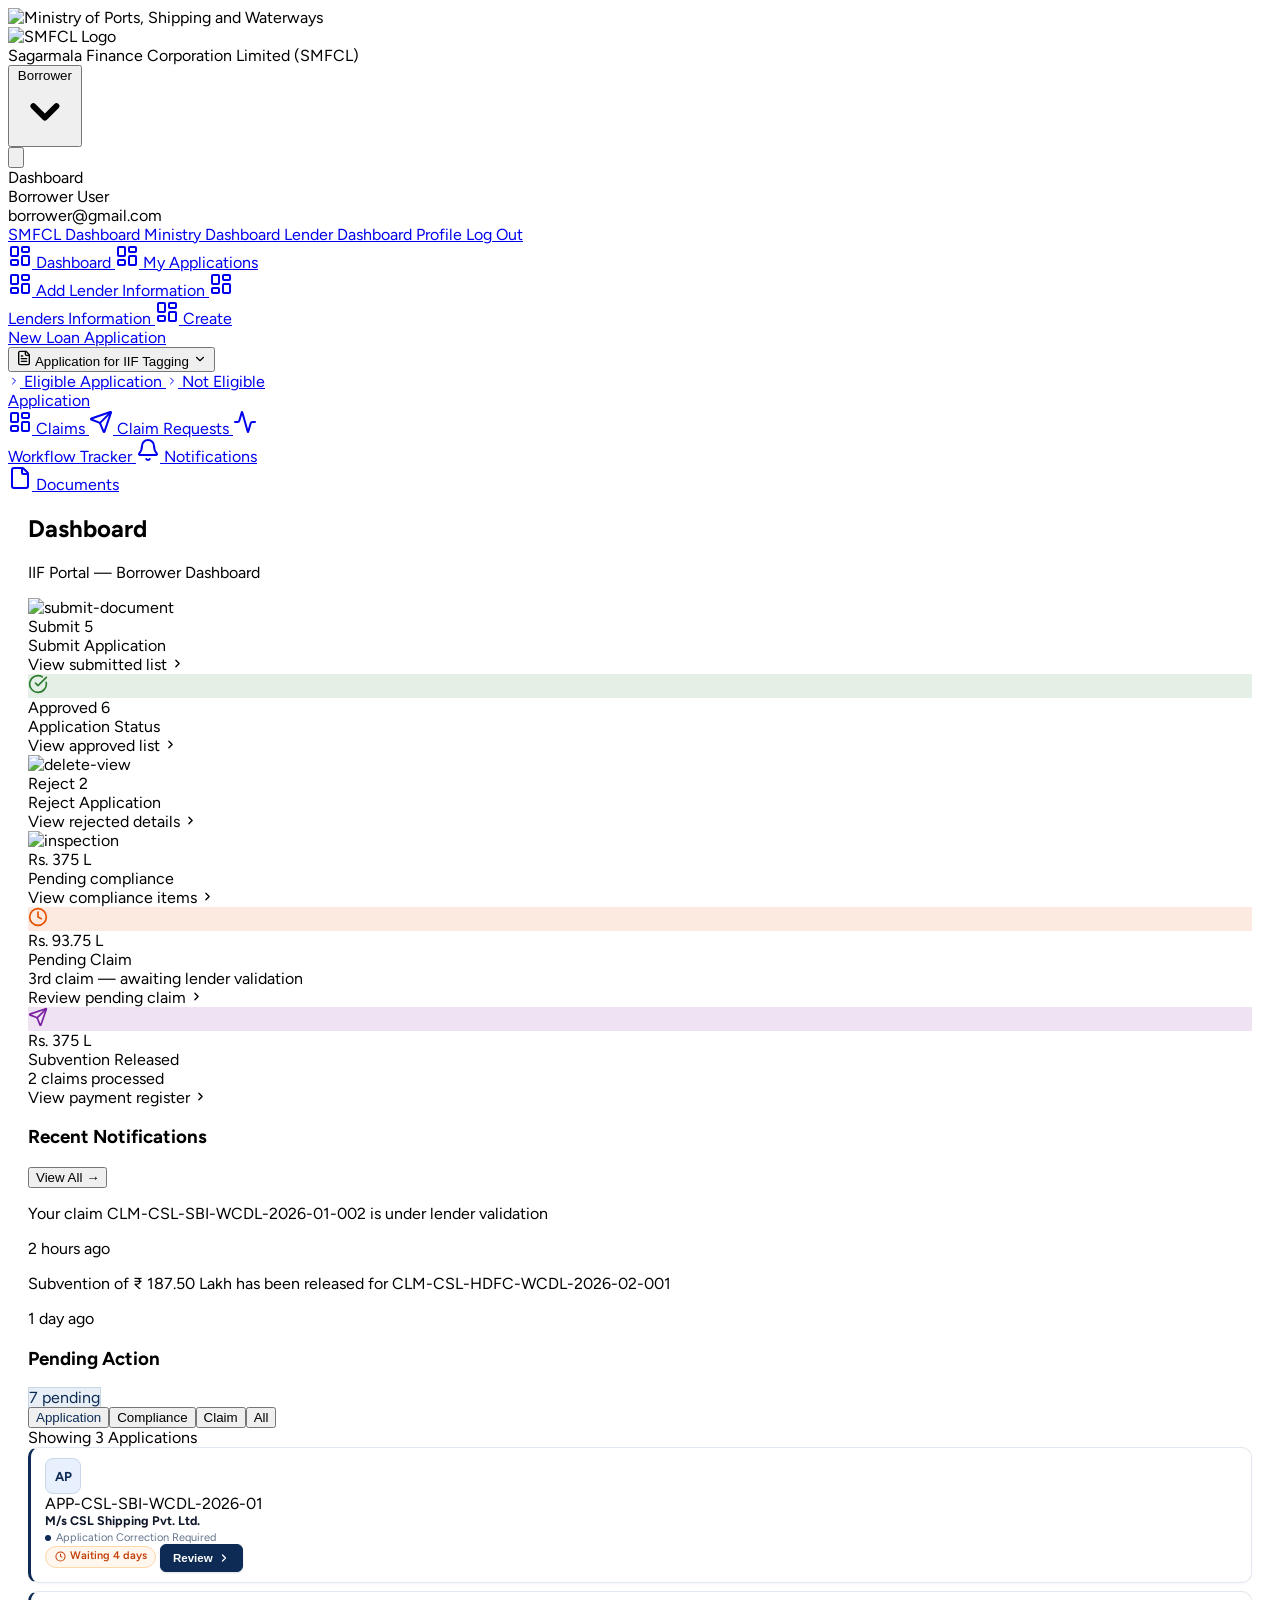
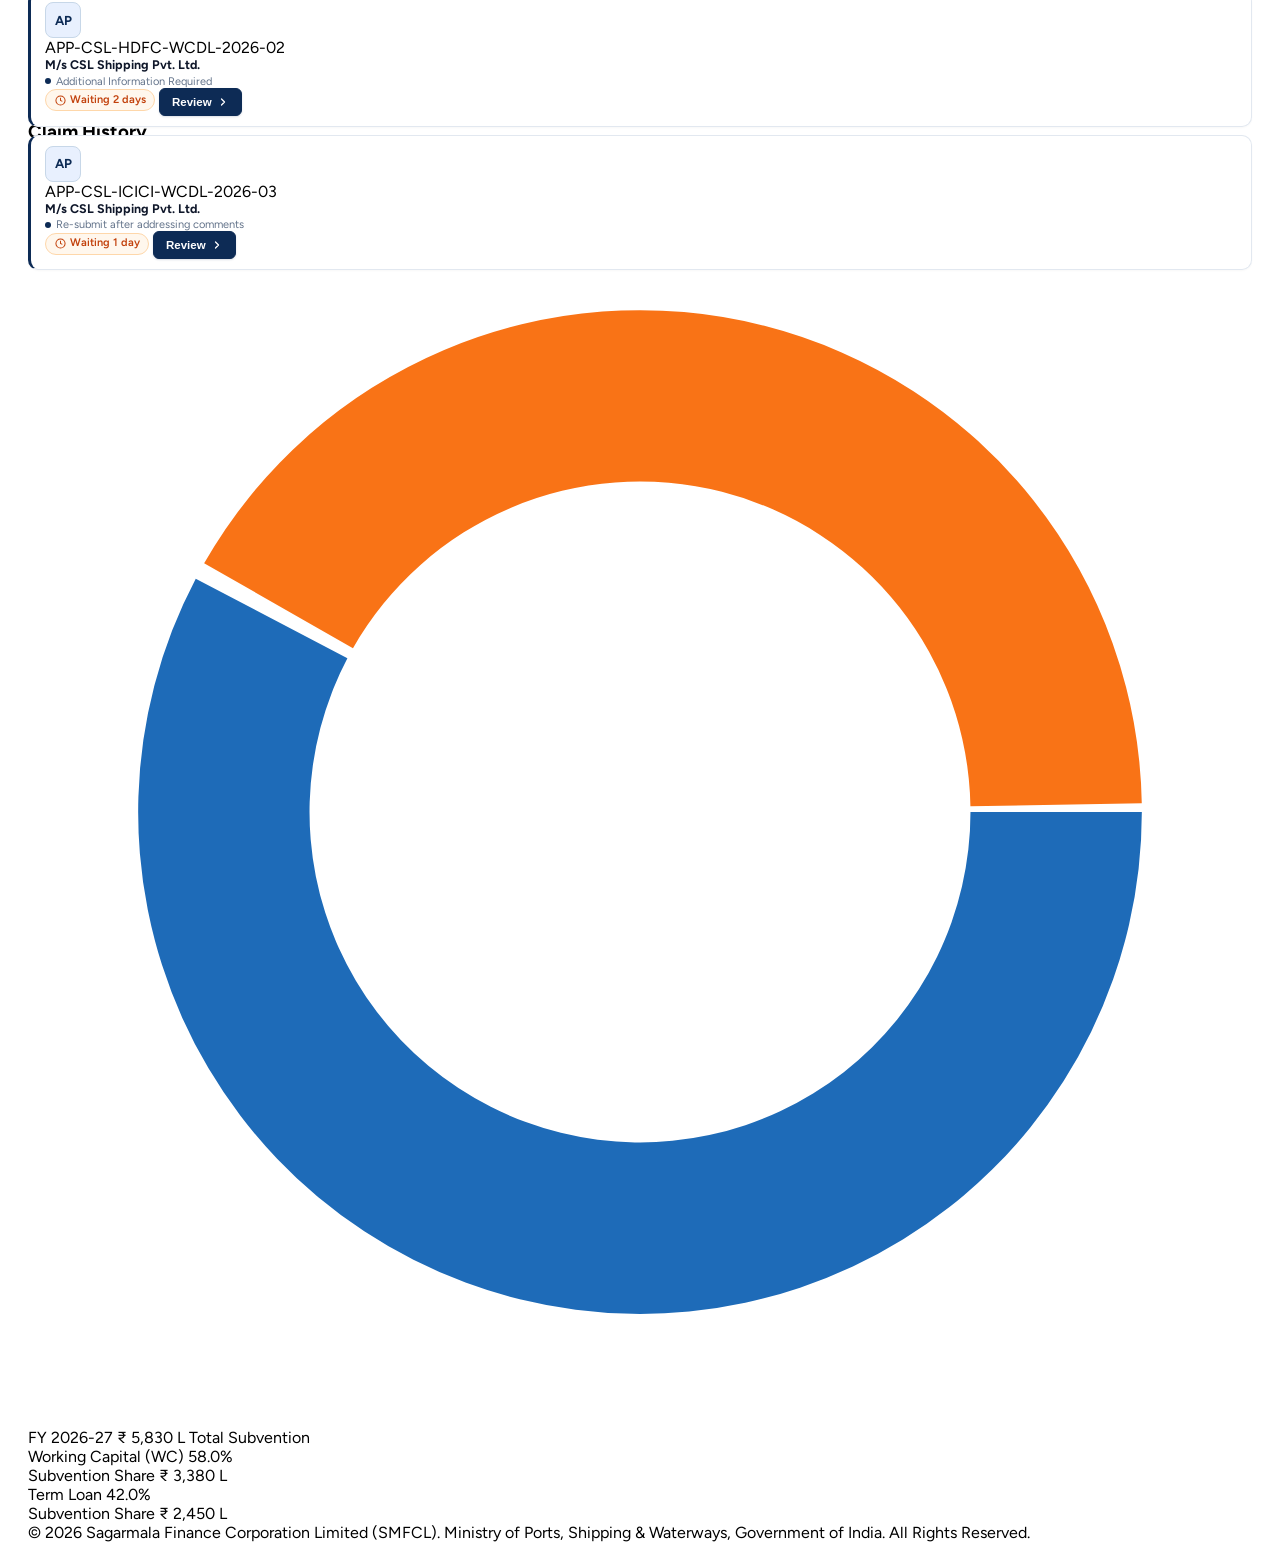
==== borrower_dashboard.html @ d7be7e97 "lender dashboard fixed and added claim history recent notfication" ====
<!doctype html>
<html lang="en">
    <head>
        <meta charset="utf-8" />
        <meta name="viewport" content="width=device-width, initial-scale=1" />
        <meta name="csrf-token" content="WjepNDiWvouIq92q2qaLZO9udDKW2iGVQQvDmyNM" />
        <title>Sagarmala Finance Corporation Limited - Borrower Dashboard</title>
        <!-- Fonts -->
        <link rel="preconnect" href="https://fonts.googleapis.com" />
        <link rel="preconnect" href="https://fonts.gstatic.com" crossorigin />
        <link href="https://fonts.googleapis.com/css2?family=Figtree:wght@400;500;600;700&display=swap" rel="stylesheet" />
        <link rel="preconnect" href="https://fonts.bunny.net" />
        <link href="https://fonts.bunny.net/css?family=figtree:400,500,600&display=swap" rel="stylesheet" />

        <!-- Tailwind CSS & Alpine.js -->
        <script src="https://cdn.tailwindcss.com"></script>
        <script>
            tailwind.config = {
                theme: {
                    extend: {
                        colors: {
                            navy: {
                                900: '#0d2b55',
                            }
                        },
                        fontFamily: {
                            sans: ['Figtree', 'system-ui', '-apple-system', 'Segoe UI', 'Roboto', 'sans-serif'],
                        },
                        boxShadow: {
                            'xs': '0 1px 2px 0 rgba(0, 0, 0, 0.05)',
                        }
                    }
                }
            }
        </script>
        <script defer src="https://cdn.jsdelivr.net/npm/alpinejs@3.14.8/dist/cdn.min.js"></script>
        <style>
            [x-cloak] { display: none !important; }
            body { font-family: 'Figtree', system-ui, -apple-system, BlinkMacSystemFont, 'Segoe UI', Roboto, sans-serif; }
            #chartScrollContainer::-webkit-scrollbar {
                height: 10px;
            }
            #chartScrollContainer::-webkit-scrollbar-track {
                background: #e2e8f0;
                border-radius: 6px;
            }
            #chartScrollContainer::-webkit-scrollbar-thumb {
                background: #2563eb;
                border-radius: 6px;
                border: 2px solid #e2e8f0;
            }
            #chartScrollContainer::-webkit-scrollbar-thumb:hover {
                background: #1d4ed8;
            }
            #chartScrollContainer {
                scrollbar-width: auto;
                scrollbar-color: #2563eb #e2e8f0;
            }
            #allNotificationsScrollList::-webkit-scrollbar {
                width: 6px;
            }
            #allNotificationsScrollList::-webkit-scrollbar-track {
                background: #f1f5f9;
                border-radius: 4px;
            }
            #allNotificationsScrollList::-webkit-scrollbar-thumb {
                background: #cbd5e1;
                border-radius: 4px;
            }
            #allNotificationsScrollList::-webkit-scrollbar-thumb:hover {
                background: #94a3b8;
            }
            #allNotificationsScrollList {
                scrollbar-width: thin;
                scrollbar-color: #cbd5e1 #f1f5f9;
            }

            /* KPI Centered Data Modal Styles */
            .kpi-modal-backdrop {
                position: fixed;
                inset: 0;
                background-color: rgba(15, 23, 42, 0.65);
                backdrop-filter: blur(3px);
                z-index: 9999;
                display: none;
                align-items: center;
                justify-content: center;
                padding: 16px;
            }
            .kpi-modal-container {
                background: #ffffff;
                border-radius: 16px;
                width: 100%;
                max-width: 1080px;
                max-height: 90vh;
                display: flex;
                flex-direction: column;
                box-shadow: 0 25px 50px -12px rgba(15, 23, 42, 0.28), 0 0 0 1px rgba(15, 23, 42, 0.06);
                border: 1px solid #cbd5e1;
                overflow: hidden;
                animation: modalScaleUp 0.22s cubic-bezier(0.16, 1, 0.3, 1) forwards;
            }
            @keyframes modalScaleUp {
                from { opacity: 0; transform: scale(0.96) translateY(10px); }
                to { opacity: 1; transform: scale(1) translateY(0); }
            }
            .kpi-interactive-card {
                transition: all 0.2s cubic-bezier(0.16, 1, 0.3, 1) !important;
            }
            .kpi-interactive-card:hover {
                border-color: #0d2b55 !important;
                box-shadow: 0 10px 25px -5px rgba(13, 43, 85, 0.12), 0 8px 10px -6px rgba(13, 43, 85, 0.08) !important;
                transform: translateY(-2px);
            }
            .kpi-interactive-card:active {
                transform: translateY(0) scale(0.99);
            }

            #pendingCardsList::-webkit-scrollbar {
                width: 6px;
            }
            #pendingCardsList::-webkit-scrollbar-track {
                background: #f1f5f9;
                border-radius: 4px;
            }
            #pendingCardsList::-webkit-scrollbar-thumb {
                background: #cbd5e1;
                border-radius: 4px;
            }
            #pendingCardsList::-webkit-scrollbar-thumb:hover {
                background: #94a3b8;
            }
            #pendingCardsList {
                scrollbar-width: thin;
                scrollbar-color: #cbd5e1 #f1f5f9;
            }
            @keyframes tabCardFadeIn {
                from { opacity: 0; transform: translateY(5px); }
                to { opacity: 1; transform: translateY(0); }
            }
            .animate-tabCardFadeIn {
                animation: tabCardFadeIn 0.2s cubic-bezier(0.16, 1, 0.3, 1) forwards;
            }

            /* Custom Pending Action Card Styling */
            .pending-item-card {
                background-color: #ffffff !important;
                border: 1px solid #e2e8f0 !important;
                border-radius: 10px !important;
                padding: 10px 14px !important;
                margin-bottom: 8px !important;
                box-shadow: 0 1px 2px rgba(15, 23, 42, 0.03) !important;
                transition: all 0.2s cubic-bezier(0.16, 1, 0.3, 1) !important;
                position: relative;
            }
            .pending-item-card:hover {
                border-color: #cbd5e1 !important;
                box-shadow: 0 4px 14px -2px rgba(15, 23, 42, 0.08) !important;
                transform: translateY(-1px);
                background-color: #fbfcfe !important;
            }
            .pending-item-card:last-child {
                margin-bottom: 0 !important;
            }
            .pending-item-card[data-category="application"],
            .pending-item-card[data-category="compliance"],
            .pending-item-card[data-category="claim"] {
                border-left: 3.5px solid #0D2B55 !important;
            }

            /* Reference ID Badge */
            .card-ref-badge {
                display: inline-flex !important;
                align-items: center !important;
                gap: 5px !important;
                padding: 2.5px 7px !important;
                background-color: #f1f5f9 !important;
                border: 1px solid #e2e8f0 !important;
                border-radius: 5px !important;
                font-family: ui-monospace, SFMono-Regular, Menlo, Monaco, Consolas, monospace !important;
                font-size: 11px !important;
                font-weight: 600 !important;
                color: #334155 !important;
                letter-spacing: -0.01em !important;
            }

            /* Waiting Badges */
            .waiting-pill {
                display: inline-flex !important;
                align-items: center !important;
                gap: 4px !important;
                padding: 2.5px 8.5px !important;
                border-radius: 9999px !important;
                font-size: 11px !important;
                font-weight: 600 !important;
                white-space: nowrap !important;
                line-height: 1.35 !important;
            }
            .waiting-pill-rose {
                background-color: #fef2f2 !important;
                color: #b91c1c !important;
                border: 1px solid #fecaca !important;
            }
            .waiting-pill-orange {
                background-color: #fff7ed !important;
                color: #c2410c !important;
                border: 1px solid #fed7aa !important;
            }
            .waiting-pill-amber {
                background-color: #fffbeb !important;
                color: #b45309 !important;
                border: 1px solid #fde68a !important;
            }
            .waiting-pill-emerald {
                background-color: #f0fdf4 !important;
                color: #15803d !important;
                border: 1px solid #bbf7d0 !important;
            }

            /* Avatar Badges */
            .card-avatar-box {
                width: 36px !important;
                height: 36px !important;
                border-radius: 8px !important;
                display: flex !important;
                align-items: center !important;
                justify-content: center !important;
                font-weight: 700 !important;
                font-size: 13px !important;
                flex-shrink: 0 !important;
            }
            .avatar-application,
            .avatar-compliance,
            .avatar-claim {
                background-color: #e8f0fe !important;
                color: #0D2B55 !important;
                border: 1px solid #c7d7e8 !important;
            }

            /* Company Name & Action Subtitle */
            .card-company-title {
                font-size: 12.5px !important;
                font-weight: 700 !important;
                color: #0f172a !important;
                line-height: 1.25 !important;
                white-space: nowrap !important;
                overflow: hidden !important;
                text-overflow: ellipsis !important;
            }
            .card-action-sub {
                display: flex !important;
                align-items: center !important;
                gap: 5px !important;
                font-size: 11px !important;
                color: #64748b !important;
                margin-top: 2px !important;
                white-space: nowrap !important;
                overflow: hidden !important;
                text-overflow: ellipsis !important;
            }
            .status-indicator-dot {
                width: 6px !important;
                height: 6px !important;
                border-radius: 50% !important;
                flex-shrink: 0 !important;
            }
            .dot-application,
            .dot-compliance,
            .dot-claim {
                background-color: #0D2B55 !important;
            }

            /* Review Button */
            .btn-card-review {
                display: inline-flex !important;
                align-items: center !important;
                justify-content: center !important;
                gap: 5px !important;
                height: 28px !important;
                padding: 0 12px !important;
                border-radius: 6px !important;
                font-size: 11.5px !important;
                font-weight: 600 !important;
                color: #ffffff !important;
                background-color: #0d2b55 !important;
                border: 1px solid #0d2b55 !important;
                cursor: pointer !important;
                white-space: nowrap !important;
                flex-shrink: 0 !important;
                box-shadow: 0 1px 2px rgba(13, 43, 85, 0.15) !important;
                transition: all 0.15s ease !important;
                text-decoration: none !important;
            }
            .btn-card-review:hover {
                background-color: #1a4277 !important;
                border-color: #1a4277 !important;
                box-shadow: 0 3px 8px rgba(13, 43, 85, 0.25) !important;
                transform: translateY(-1px) !important;
            }
            .btn-card-review:active {
                transform: translateY(0) scale(0.97) !important;
            }
            .btn-card-review svg {
                transition: transform 0.15s ease !important;
            }
            .btn-card-review:hover svg {
                transform: translateX(2px) !important;
            }

            /* Quick Review Modal */
            .review-modal-backdrop {
                position: fixed;
                inset: 0;
                background-color: rgba(15, 23, 42, 0.55);
                backdrop-filter: blur(2px);
                z-index: 9999;
                display: none;
                align-items: center;
                justify-content: center;
                padding: 16px;
            }
            .review-modal-content {
                background: #ffffff;
                border-radius: 12px;
                width: 100%;
                max-width: 520px;
                box-shadow: 0 20px 25px -5px rgba(0, 0, 0, 0.15), 0 10px 10px -5px rgba(0, 0, 0, 0.05);
                border: 1px solid #e2e8f0;
                overflow: hidden;
                animation: tabCardFadeIn 0.2s ease-out;
            }
        </style>
        <link rel="stylesheet" href="responsive.css" />
    </head>

    <body class="font-sans antialiased">
        <div id="toast" class="custom-toast"></div>
        <div class="min-h-screen bg-gray-100">
            <nav x-data="{ open: false }" class="bg-white border-b border-gray-100">
                <!-- Primary Navigation Menu -->
                <div class="w-full mx-auto px-4 sm:px-6 lg:px-8">
                    <div class="flex justify-between items-center h-20">
                        <!-- Left: Ministry Logo -->
                        <div class="flex items-center">
                            <img
                                src="https://iifmdf.adgstaging.in/assets/images/ministry_logo.svg"
                                alt="Ministry of Ports, Shipping and Waterways"
                                class="h-14 sm:h-16 w-auto max-h-16 object-contain flex-shrink-0 select-none"
                            />
                        </div>

                        <!-- Right: SMFCL Logo + Title + Dropdown -->
                        <div class="flex items-center gap-4">
                            <!-- SMFCL Logo + Title -->
                            <div class="flex items-center gap-2.5">
                                <img
                                    src="https://iifmdf.adgstaging.in/assets/images/smfcl_logo.png"
                                    alt="SMFCL Logo"
                                    class="h-11 sm:h-12 w-auto max-h-12 object-contain flex-shrink-0 select-none"
                                />
                                <div>
                                    <span class="text-[#0d2b55] text-sm font-semibold hidden sm:inline-block tracking-tight">
                                        Sagarmala Finance Corporation Limited (SMFCL)
                                    </span>
                                </div>
                            </div>

                            <!-- Settings Dropdown -->
                            <div class="relative" x-data="{ open: false }" @click.outside="open = false" @close.stop="open = false">
                                <button
                                    @click="open = ! open"
                                    type="button"
                                    class="inline-flex items-center gap-1.5 px-3 py-1 border border-gray-300 rounded text-xs font-medium text-gray-700 bg-white hover:bg-gray-50 focus:outline-none transition ease-in-out duration-150 cursor-pointer shadow-xs"
                                >
                                    <span>Borrower</span>
                                    <svg class="h-3 w-3 text-gray-500 transition-transform duration-200" :class="{'rotate-180': open}" xmlns="http://www.w3.org/2000/svg" viewBox="0 0 20 20" fill="currentColor">
                                        <path fill-rule="evenodd" d="M5.293 7.293a1 1 0 011.414 0L10 10.586l3.293-3.293a1 1 0 111.414 1.414l-4 4a1 1 0 01-1.414 0l-4-4a1 1 0 010-1.414z" clip-rule="evenodd" />
                                    </svg>
                                </button>

                                <div
                                    x-show="open"
                                    x-transition:enter="transition ease-out duration-200"
                                    x-transition:enter-start="opacity-0 scale-95"
                                    x-transition:enter-end="opacity-100 scale-100"
                                    x-transition:leave="transition ease-in duration-75"
                                    x-transition:leave-start="opacity-100 scale-100"
                                    x-transition:leave-end="opacity-0 scale-95"
                                    class="absolute z-50 mt-2 w-48 rounded-md shadow-lg end-0"
                                    style="display: none"
                                    @click="open = false"
                                >
                                    <div class="rounded-md ring-1 ring-black ring-opacity-5 py-1 bg-white border border-gray-100">
                                        <a
                                            class="block w-full px-4 py-2 text-start text-xs leading-5 text-gray-700 hover:bg-gray-100 focus:outline-none transition duration-150 ease-in-out font-medium"
                                            href="smfcl_dashboard.html"
                                        >
                                            SMFCL Dashboard
                                        </a>
                                        <a
                                            class="block w-full px-4 py-2 text-start text-xs leading-5 text-gray-700 hover:bg-gray-100 focus:outline-none transition duration-150 ease-in-out font-medium"
                                            href="ministry_dashboard.html"
                                        >
                                            Ministry Dashboard
                                        </a>
                                        <a
                                            class="block w-full px-4 py-2 text-start text-xs leading-5 text-gray-700 hover:bg-gray-100 focus:outline-none transition duration-150 ease-in-out font-medium"
                                            href="Lender_dashboard.html"
                                        >
                                            Lender Dashboard
                                        </a>
                                        <div class="border-t border-gray-100 my-1"></div>
                                        <a
                                            class="block w-full px-4 py-2 text-start text-xs leading-5 text-gray-700 hover:bg-gray-100 focus:outline-none transition duration-150 ease-in-out"
                                            href="javascript:void(0)"
                                        >
                                            Profile
                                        </a>
                                        <a
                                            class="block w-full px-4 py-2 text-start text-xs leading-5 text-gray-700 hover:bg-gray-100 focus:outline-none transition duration-150 ease-in-out"
                                            href="javascript:void(0)"
                                        >
                                            Log Out
                                        </a>
                                    </div>
                                </div>
                            </div>
                        </div>
                        <!-- Hamburger -->
                        <div class="-me-2 flex items-center sm:hidden">
                            <button
                                @click="open = ! open"
                                class="inline-flex items-center justify-center p-2 rounded-md text-gray-400 hover:text-gray-500 hover:bg-gray-100 focus:outline-none focus:bg-gray-100 focus:text-gray-500 transition duration-150 ease-in-out"
                            >
                                <svg class="h-6 w-6" stroke="currentColor" fill="none" viewBox="0 0 24 24">
                                    <path
                                        :class="{'hidden': open, 'inline-flex': ! open }"
                                        class="inline-flex"
                                        stroke-linecap="round"
                                        stroke-linejoin="round"
                                        stroke-width="2"
                                        d="M4 6h16M4 12h16M4 18h16"
                                    />
                                    <path
                                        :class="{'hidden': ! open, 'inline-flex': open }"
                                        class="hidden"
                                        stroke-linecap="round"
                                        stroke-linejoin="round"
                                        stroke-width="2"
                                        d="M6 18L18 6M6 6l12 12"
                                    />
                                </svg>
                            </button>
                        </div>
                    </div>
                </div>
                <!-- Responsive Navigation Menu -->
                <div :class="{'block': open, 'hidden': ! open}" class="hidden sm:hidden">
                    <div class="pt-2 pb-3 space-y-1">Dashboard</div>
                    <!-- Responsive Settings Options -->
                    <div class="pt-4 pb-1 border-t border-gray-200">
                        <div class="px-4">
                            <div class="font-medium text-base text-gray-800">Borrower User</div>
                            <div class="font-medium text-sm text-gray-500">borrower@gmail.com</div>
                        </div>
                        <div class="mt-3 space-y-1">
                            <a
                                class="block w-full ps-3 pe-4 py-2 border-l-4 border-transparent text-start text-base font-medium text-gray-600 hover:text-gray-800 hover:bg-gray-50 hover:border-gray-300 focus:outline-none focus:text-gray-800 focus:bg-gray-50 focus:border-gray-300 transition duration-150 ease-in-out"
                                href="smfcl_dashboard.html"
                            >
                                SMFCL Dashboard
                            </a>
                            <a
                                class="block w-full ps-3 pe-4 py-2 border-l-4 border-transparent text-start text-base font-medium text-gray-600 hover:text-gray-800 hover:bg-gray-50 hover:border-gray-300 focus:outline-none focus:text-gray-800 focus:bg-gray-50 focus:border-gray-300 transition duration-150 ease-in-out"
                                href="ministry_dashboard.html"
                            >
                                Ministry Dashboard
                            </a>
                            <a
                                class="block w-full ps-3 pe-4 py-2 border-l-4 border-transparent text-start text-base font-medium text-gray-600 hover:text-gray-800 hover:bg-gray-50 hover:border-gray-300 focus:outline-none focus:text-gray-800 focus:bg-gray-50 focus:border-gray-300 transition duration-150 ease-in-out"
                                href="Lender_dashboard.html"
                            >
                                Lender Dashboard
                            </a>
                            <a
                                class="block w-full ps-3 pe-4 py-2 border-l-4 border-transparent text-start text-base font-medium text-gray-600 hover:text-gray-800 hover:bg-gray-50 hover:border-gray-300 focus:outline-none focus:text-gray-800 focus:bg-gray-50 focus:border-gray-300 transition duration-150 ease-in-out"
                                href="javascript:void(0)"
                            >
                                Profile
                            </a>
                            <a
                                class="block w-full ps-3 pe-4 py-2 border-l-4 border-transparent text-start text-base font-medium text-gray-600 hover:text-gray-800 hover:bg-gray-50 hover:border-gray-300 focus:outline-none focus:text-gray-800 focus:bg-gray-50 focus:border-gray-300 transition duration-150 ease-in-out"
                                href="javascript:void(0)"
                            >
                                Log Out
                            </a>
                        </div>
                    </div>
                </div>
            </nav>
            <div class="flex min-h-[calc(100vh-5rem)]">
                <!-- Left Sidebar -->
                <aside class="w-[300px] min-h-[calc(100vh-5rem)] bg-[#0d2b55] text-white flex-shrink-0">
                    <!-- <nav class="w-64 bg-gray-800 min-h-screen text-white"> -->
                    <div class="flex-1 p-3 space-y-0.5 overflow-y-auto">
                        <a
                            href="#"
                            class="flex items-center gap-3 px-3 py-2.5 rounded-lg text-sm font-medium transition-colors bg-white/20 text-white"
                        >
                            <svg
                                xmlns="http://www.w3.org/2000/svg"
                                width="24"
                                height="24"
                                viewBox="0 0 24 24"
                                fill="none"
                                stroke="currentColor"
                                stroke-width="2"
                                stroke-linecap="round"
                                stroke-linejoin="round"
                                data-lucide="layout-dashboard"
                                aria-hidden="true"
                                class="lucide lucide-layout-dashboard w-4 h-4 flex-shrink-0"
                            >
                                <rect width="7" height="9" x="3" y="3" rx="1"></rect>
                                <rect width="7" height="5" x="14" y="3" rx="1"></rect>
                                <rect width="7" height="9" x="14" y="12" rx="1"></rect>
                                <rect width="7" height="5" x="3" y="16" rx="1"></rect>
                            </svg>
                            <span class="flex-1">Dashboard</span>
                        </a>

                        <a
                            href="javascript:void(0)"
                            class="flex items-center gap-3 px-3 py-2.5 rounded-lg text-sm font-medium transition-colors text-white hover:bg-white/10"
                        >
                            <svg
                                xmlns="http://www.w3.org/2000/svg"
                                width="24"
                                height="24"
                                viewBox="0 0 24 24"
                                fill="none"
                                stroke="currentColor"
                                stroke-width="2"
                                stroke-linecap="round"
                                stroke-linejoin="round"
                                data-lucide="layout-dashboard"
                                aria-hidden="true"
                                class="lucide lucide-layout-dashboard w-4 h-4 flex-shrink-0"
                            >
                                <rect width="7" height="9" x="3" y="3" rx="1"></rect>
                                <rect width="7" height="5" x="14" y="3" rx="1"></rect>
                                <rect width="7" height="9" x="14" y="12" rx="1"></rect>
                                <rect width="7" height="5" x="3" y="16" rx="1"></rect>
                            </svg>
                            <span class="flex-1">My Applications</span>
                        </a>

                        <a
                            href="javascript:void(0)"
                            class="flex items-center gap-3 px-3 py-2.5 rounded-lg text-sm font-medium transition-colors text-white hover:bg-white/10"
                        >
                            <svg
                                xmlns="http://www.w3.org/2000/svg"
                                width="24"
                                height="24"
                                viewBox="0 0 24 24"
                                fill="none"
                                stroke="currentColor"
                                stroke-width="2"
                                stroke-linecap="round"
                                stroke-linejoin="round"
                                data-lucide="layout-dashboard"
                                aria-hidden="true"
                                class="lucide lucide-layout-dashboard w-4 h-4 flex-shrink-0"
                            >
                                <rect width="7" height="9" x="3" y="3" rx="1"></rect>
                                <rect width="7" height="5" x="14" y="3" rx="1"></rect>
                                <rect width="7" height="9" x="14" y="12" rx="1"></rect>
                                <rect width="7" height="5" x="3" y="16" rx="1"></rect>
                            </svg>
                            <span class="flex-1">Add Lender Information</span>
                        </a>

                        <a
                            href="javascript:void(0)"
                            class="flex items-center gap-3 px-3 py-2.5 rounded-lg text-sm font-medium transition-colors text-white hover:bg-white/10"
                        >
                            <svg
                                xmlns="http://www.w3.org/2000/svg"
                                width="24"
                                height="24"
                                viewBox="0 0 24 24"
                                fill="none"
                                stroke="currentColor"
                                stroke-width="2"
                                stroke-linecap="round"
                                stroke-linejoin="round"
                                data-lucide="layout-dashboard"
                                aria-hidden="true"
                                class="lucide lucide-layout-dashboard w-4 h-4 flex-shrink-0"
                            >
                                <rect width="7" height="9" x="3" y="3" rx="1"></rect>
                                <rect width="7" height="5" x="14" y="3" rx="1"></rect>
                                <rect width="7" height="9" x="14" y="12" rx="1"></rect>
                                <rect width="7" height="5" x="3" y="16" rx="1"></rect>
                            </svg>
                            <span class="flex-1">Lenders Information</span>
                        </a>

                        <a
                            href="javascript:void(0)"
                            class="flex items-center gap-3 px-3 py-2.5 rounded-lg text-sm font-medium transition-colors text-white hover:bg-white/10"
                        >
                            <svg
                                xmlns="http://www.w3.org/2000/svg"
                                width="24"
                                height="24"
                                viewBox="0 0 24 24"
                                fill="none"
                                stroke="currentColor"
                                stroke-width="2"
                                stroke-linecap="round"
                                stroke-linejoin="round"
                                data-lucide="layout-dashboard"
                                aria-hidden="true"
                                class="lucide lucide-layout-dashboard w-4 h-4 flex-shrink-0"
                            >
                                <rect width="7" height="9" x="3" y="3" rx="1"></rect>
                                <rect width="7" height="5" x="14" y="3" rx="1"></rect>
                                <rect width="7" height="9" x="14" y="12" rx="1"></rect>
                                <rect width="7" height="5" x="3" y="16" rx="1"></rect>
                            </svg>
                            <span class="flex-1">Create New Loan Application</span>
                        </a>

                        <div>
                            <button
                                id="appMenuBtn"
                                class="w-full flex items-center text-sm gap-3 px-3 py-2.5 rounded-lg mb-0.5 text-left transition-colors text-white hover:bg-white/10"
                            >
                                <span class="flex-shrink-0">
                                    <svg
                                        xmlns="http://www.w3.org/2000/svg"
                                        width="16"
                                        height="16"
                                        viewBox="0 0 24 24"
                                        fill="none"
                                        stroke="currentColor"
                                        stroke-width="2"
                                        stroke-linecap="round"
                                        stroke-linejoin="round"
                                        class="lucide lucide-file-text"
                                    >
                                        <path d="M15 2H6a2 2 0 0 0-2 2v16a2 2 0 0 0 2 2h12a2 2 0 0 0 2-2V7Z"></path>
                                        <path d="M14 2v4a2 2 0 0 0 2 2h4"></path>
                                        <path d="M10 9H8"></path>
                                        <path d="M16 13H8"></path>
                                        <path d="M16 17H8"></path>
                                    </svg>
                                </span>
                                <span class="text-sm flex-1 truncate">Application for IIF Tagging</span>
                                <svg
                                    xmlns="http://www.w3.org/2000/svg"
                                    width="14"
                                    height="14"
                                    viewBox="0 0 24 24"
                                    fill="none"
                                    stroke="currentColor"
                                    stroke-width="2"
                                    stroke-linecap="round"
                                    stroke-linejoin="round"
                                    class="lucide lucide-chevron-down transition-transform rotate-180"
                                >
                                    <path d="m6 9 6 6 6-6"></path>
                                </svg>
                            </button>
                            <div id="appSubmenu" class="ml-6 mb-1">
                                <a
                                    href="javascript:void(0)"
                                    class="w-full flex items-center gap-2 px-3 py-2 rounded-lg text-left text-sm transition-colors text-blue-200 hover:bg-white/10"
                                >
                                    <svg
                                        xmlns="http://www.w3.org/2000/svg"
                                        width="12"
                                        height="12"
                                        viewBox="0 0 24 24"
                                        fill="none"
                                        stroke="currentColor"
                                        stroke-width="2"
                                        stroke-linecap="round"
                                        stroke-linejoin="round"
                                        class="lucide lucide-chevron-right"
                                    >
                                        <path d="m9 18 6-6-6-6"></path>
                                    </svg>
                                    Eligible Application
                                </a>
                                <a
                                    href="javascript:void(0)"
                                    class="w-full flex items-center gap-2 px-3 py-2 rounded-lg text-left text-sm transition-colors text-blue-200 hover:bg-white/10"
                                >
                                    <svg
                                        xmlns="http://www.w3.org/2000/svg"
                                        width="12"
                                        height="12"
                                        viewBox="0 0 24 24"
                                        fill="none"
                                        stroke="currentColor"
                                        stroke-width="2"
                                        stroke-linecap="round"
                                        stroke-linejoin="round"
                                        class="lucide lucide-chevron-right"
                                    >
                                        <path d="m9 18 6-6-6-6"></path>
                                    </svg>
                                    Not Eligible Application
                                </a>
                            </div>
                        </div>

                        <a
                            href="javascript:void(0)"
                            class="hidden flex items-center gap-3 px-3 py-2.5 rounded-lg text-sm font-medium transition-colors text-white"
                        >
                            <svg
                                xmlns="http://www.w3.org/2000/svg"
                                width="24"
                                height="24"
                                viewBox="0 0 24 24"
                                fill="none"
                                stroke="currentColor"
                                stroke-width="2"
                                stroke-linecap="round"
                                stroke-linejoin="round"
                                data-lucide="layout-dashboard"
                                aria-hidden="true"
                                class="lucide lucide-layout-dashboard w-4 h-4 flex-shrink-0"
                            >
                                <rect width="7" height="9" x="3" y="3" rx="1"></rect>
                                <rect width="7" height="5" x="14" y="3" rx="1"></rect>
                                <rect width="7" height="9" x="14" y="12" rx="1"></rect>
                                <rect width="7" height="5" x="3" y="16" rx="1"></rect>
                            </svg>
                            <span class="flex-1">Claims</span>
                        </a>

                        <a
                            href="#"
                            class="hidden flex items-center gap-3 px-3 py-2.5 rounded-lg text-sm font-medium transition-colors text-white"
                        >
                            <svg
                                xmlns="http://www.w3.org/2000/svg"
                                width="24"
                                height="24"
                                viewBox="0 0 24 24"
                                fill="none"
                                stroke="currentColor"
                                stroke-width="2"
                                stroke-linecap="round"
                                stroke-linejoin="round"
                                data-lucide="send"
                                aria-hidden="true"
                                class="lucide lucide-send w-4 h-4 flex-shrink-0"
                            >
                                <path
                                    d="M14.536 21.686a.5.5 0 0 0 .937-.024l6.5-19a.496.496 0 0 0-.635-.635l-19 6.5a.5.5 0 0 0-.024.937l7.93 3.18a2 2 0 0 1 1.112 1.11z"
                                ></path>
                                <path d="m21.854 2.147-10.94 10.939"></path>
                            </svg>
                            <span class="flex-1">Claim Requests</span>
                        </a>
                        <a
                            href="#"
                            class="hidden flex items-center gap-3 px-3 py-2.5 rounded-lg text-sm font-medium transition-colors text-white"
                        >
                            <svg
                                xmlns="http://www.w3.org/2000/svg"
                                width="24"
                                height="24"
                                viewBox="0 0 24 24"
                                fill="none"
                                stroke="currentColor"
                                stroke-width="2"
                                stroke-linecap="round"
                                stroke-linejoin="round"
                                data-lucide="activity"
                                aria-hidden="true"
                                class="lucide lucide-activity w-4 h-4 flex-shrink-0"
                            >
                                <path
                                    d="M22 12h-2.48a2 2 0 0 0-1.93 1.46l-2.35 8.36a.25.25 0 0 1-.48 0L9.24 2.18a.25.25 0 0 0-.48 0l-2.35 8.36A2 2 0 0 1 4.49 12H2"
                                ></path>
                            </svg>
                            <span class="flex-1">Workflow Tracker</span>
                        </a>
                        <a
                            href="#"
                            class="hidden flex items-center gap-3 px-3 py-2.5 rounded-lg text-sm font-medium transition-colors text-white"
                        >
                            <svg
                                xmlns="http://www.w3.org/2000/svg"
                                width="24"
                                height="24"
                                viewBox="0 0 24 24"
                                fill="none"
                                stroke="currentColor"
                                stroke-width="2"
                                stroke-linecap="round"
                                stroke-linejoin="round"
                                data-lucide="bell"
                                aria-hidden="true"
                                class="lucide lucide-bell w-4 h-4 flex-shrink-0"
                            >
                                <path d="M10.268 21a2 2 0 0 0 3.464 0"></path>
                                <path
                                    d="M3.262 15.326A1 1 0 0 0 4 17h16a1 1 0 0 0 .74-1.673C19.41 13.956 18 12.499 18 8A6 6 0 0 0 6 8c0 4.499-1.411 5.956-2.738 7.326"
                                ></path>
                            </svg>
                            <span class="flex-1">Notifications</span>
                        </a>
                        <a
                            href="#"
                            class="hidden flex items-center gap-3 px-3 py-2.5 rounded-lg text-sm font-medium transition-colors text-white"
                        >
                            <svg
                                xmlns="http://www.w3.org/2000/svg"
                                width="24"
                                height="24"
                                viewBox="0 0 24 24"
                                fill="none"
                                stroke="currentColor"
                                stroke-width="2"
                                stroke-linecap="round"
                                stroke-linejoin="round"
                                data-lucide="file"
                                aria-hidden="true"
                                class="lucide lucide-file w-4 h-4 flex-shrink-0"
                            >
                                <path
                                    d="M6 22a2 2 0 0 1-2-2V4a2 2 0 0 1 2-2h8a2.4 2.4 0 0 1 1.704.706l3.588 3.588A2.4 2.4 0 0 1 20 8v12a2 2 0 0 1-2 2z"
                                ></path>
                                <path d="M14 2v5a1 1 0 0 0 1 1h5"></path>
                            </svg>
                            <span class="flex-1">Documents</span>
                        </a>
                    </div>

                    <script>
                        // const btn = document.getElementById('appMenuBtn');
                        // const submenu = document.getElementById('appSubmenu');
                        // const arrow = document.getElementById('appArrow');

                        // btn.addEventListener('click', () => {
                        //     submenu.classList.toggle('hidden');
                        //     arrow.classList.toggle('rotate-180');
                        // });
                    </script>
                </aside>
                <!-- Page Content -->
                <main class="w-full flex-1 min-w-0 min-h-[calc(100vh-5rem)] flex flex-col justify-between px-6 pt-6 pb-2 overflow-y-auto">
                        <div class="mb-3">
                            <h2 class="font-semibold text-xl text-gray-800 leading-tight">Dashboard</h2>
                        </div>
                        <div class="space-y-6 flex-1">
                            <div class="flex items-start justify-between">
                                <div>
                                    <!-- <h2 class="text-gray-800">Welcome, M/s Indian Shipbuilders Pvt. Ltd.</h2> -->
                                    <p class="text-gray-500 text-sm mt-1">
                                        IIF Portal — Borrower Dashboard
                                    </p>
                                </div>
                                <!-- <button
                                    class="flex items-center gap-2 px-4 py-2 rounded-lg text-white text-sm"
                                    style="background: rgb(13, 43, 85)"
                                >
                                    <svg
                                        xmlns="http://www.w3.org/2000/svg"
                                        width="14"
                                        height="14"
                                        viewBox="0 0 24 24"
                                        fill="none"
                                        stroke="currentColor"
                                        stroke-width="2"
                                        stroke-linecap="round"
                                        stroke-linejoin="round"
                                        class="lucide lucide-send"
                                    >
                                        <path
                                            d="M14.536 21.686a.5.5 0 0 0 .937-.024l6.5-19a.496.496 0 0 0-.635-.635l-19 6.5a.5.5 0 0 0-.024.937l7.93 3.18a2 2 0 0 1 1.112 1.11z"
                                        ></path>
                                        <path d="m21.854 2.147-10.94 10.939"></path>
                                    </svg>
                                    New Claim
                                </button> -->
                            </div>
                            <div class="grid grid-cols-2 lg:grid-cols-4 gap-4 px-2">
                                  <!-- Card 1: Submitted Applications -->
                                <div onclick="openKpiModal('submitted')" class="kpi-interactive-card bg-white rounded-xl border border-gray-200 p-5 cursor-pointer group select-none flex flex-col justify-between" title="Click to view Submitted Applications">
                                    <div>
                                        <div class="flex items-start justify-between mb-3">
                                            <div class="w-10 h-10 rounded-lg flex items-center justify-center transition-transform group-hover:scale-110">
                                                <img width="40" height="40" src="https://img.icons8.com/fluency/48/submit-document.png" alt="submit-document"/>
                                            </div>
                                        </div>
                                        <div class="flex items-center justify-between mb-0.5">
                                            <span class="text-2xl font-bold text-gray-900">Submit</span>
                                            <span class="text-2xl font-bold text-gray-900">5</span>
                                        </div>
                                        <div class="text-sm font-medium text-gray-700">Submit Application</div>
                                    </div>
                                    <div class="mt-3 pt-2.5 border-t border-gray-100 flex items-center justify-between text-xs font-semibold ">
                                        <span>View submitted list</span>
                                        <svg xmlns="http://www.w3.org/2000/svg" width="13" height="13" viewBox="0 0 24 24" fill="none" stroke="currentColor" stroke-width="2.5" stroke-linecap="round" stroke-linejoin="round" class="group-hover:translate-x-1 transition-transform"><polyline points="9 18 15 12 9 6"></polyline></svg>
                                    </div>
                                </div>



                                <!-- Card 2: Approved Applications -->
                                <div onclick="openKpiModal('approved')" class="kpi-interactive-card bg-white rounded-xl border border-gray-200 p-5 cursor-pointer group select-none flex flex-col justify-between" title="Click to view Approved Applications">
                                    <div>
                                        <div class="flex items-start justify-between mb-3">
                                            <div class="w-10 h-10 rounded-lg flex items-center justify-center transition-transform group-hover:scale-110" style="background: rgba(46, 125, 50, 0.125); color: rgb(46, 125, 50)">
                                                <svg xmlns="http://www.w3.org/2000/svg" width="20" height="20" viewBox="0 0 24 24" fill="none" stroke="currentColor" stroke-width="2" stroke-linecap="round" stroke-linejoin="round" class="lucide lucide-circle-check-big"><path d="M21.801 10A10 10 0 1 1 17 3.335"></path><path d="m9 11 3 3L22 4"></path></svg>
                                            </div>
                                        </div>
                                        <div class="flex items-center justify-between mb-0.5">
                                            <span class="text-2xl font-bold text-gray-900">Approved</span>
                                            <span class="text-2xl font-bold text-gray-900">6</span>
                                        </div>
                                        <div class="text-sm font-medium text-gray-700">Application Status</div>
                                    </div>
                                    <div class="mt-3 pt-2.5 border-t border-gray-100 flex items-center justify-between text-xs font-semibold ">
                                        <span>View approved list</span>
                                        <svg xmlns="http://www.w3.org/2000/svg" width="13" height="13" viewBox="0 0 24 24" fill="none" stroke="currentColor" stroke-width="2.5" stroke-linecap="round" stroke-linejoin="round" class="group-hover:translate-x-1 transition-transform"><polyline points="9 18 15 12 9 6"></polyline></svg>
                                    </div>
                                </div>

                                <!-- Card 3: Rejected Applications -->
                                <div onclick="openKpiModal('rejected')" class="kpi-interactive-card bg-white rounded-xl border border-gray-200 p-5 cursor-pointer group select-none flex flex-col justify-between" title="Click to view Rejected Applications">
                                    <div>
                                        <div class="flex items-start justify-between mb-3">
                                            <div class="w-10 h-10 rounded-lg flex items-center justify-center transition-transform group-hover:scale-110">
                                                <img width="35" height="35" src="https://img.icons8.com/ios-filled/50/delete-view.png" alt="delete-view"/>
                                            </div>
                                        </div>
                                        <div class="flex items-center justify-between mb-0.5">
                                            <span class="text-2xl font-bold text-gray-900">Reject</span>
                                            <span class="text-2xl font-bold text-gray-900">2</span>
                                        </div>
                                        <div class="text-sm font-medium text-gray-700">Reject Application</div>
                                    </div>
                                    <div class="mt-3 pt-2.5 border-t border-gray-100 flex items-center justify-between text-xs font-semibold">
                                        <span>View rejected details</span>
                                        <svg xmlns="http://www.w3.org/2000/svg" width="13" height="13" viewBox="0 0 24 24" fill="none" stroke="currentColor" stroke-width="2.5" stroke-linecap="round" stroke-linejoin="round" class="group-hover:translate-x-1 transition-transform"><polyline points="9 18 15 12 9 6"></polyline></svg>
                                    </div>
                                </div>

                                <!-- Card 4: Pending Compliance -->
                                <div onclick="openKpiModal('compliance')" class="kpi-interactive-card bg-white rounded-xl border border-gray-200 p-5 cursor-pointer group select-none flex flex-col justify-between" title="Click to view Pending Compliance">
                                    <div>
                                        <div class="flex items-start justify-between mb-3">
                                            <div class="w-10 h-10 rounded-lg flex items-center justify-center transition-transform group-hover:scale-110">
                                                <img width="40" height="40" src="https://img.icons8.com/nolan/64/inspection.png" alt="inspection"/>
                                            </div>
                                        </div>
                                        <div class="text-2xl font-bold text-gray-900 mb-0.5">Rs. 375 L</div>
                                        <div class="text-sm font-medium text-gray-700">Pending compliance</div>
                                    </div>
                                    <div class="mt-3 pt-2.5 border-t border-gray-100 flex items-center justify-between text-xs font-semibold">
                                        <span>View compliance items</span>
                                        <svg xmlns="http://www.w3.org/2000/svg" width="13" height="13" viewBox="0 0 24 24" fill="none" stroke="currentColor" stroke-width="2.5" stroke-linecap="round" stroke-linejoin="round" class="group-hover:translate-x-1 transition-transform"><polyline points="9 18 15 12 9 6"></polyline></svg>
                                    </div>
                                </div>

                                <!-- Card 5: Pending Claim -->
                                <div onclick="openKpiModal('pending_claim')" class="kpi-interactive-card bg-white rounded-xl border border-gray-200 p-5 cursor-pointer group select-none flex flex-col justify-between" title="Click to view Pending Claim">
                                    <div>
                                        <div class="flex items-start justify-between mb-3">
                                            <div class="w-10 h-10 rounded-lg flex items-center justify-center transition-transform group-hover:scale-110" style="background: rgba(230, 81, 0, 0.125); color: rgb(230, 81, 0)">
                                                <svg xmlns="http://www.w3.org/2000/svg" width="20" height="20" viewBox="0 0 24 24" fill="none" stroke="currentColor" stroke-width="2" stroke-linecap="round" stroke-linejoin="round" class="lucide lucide-clock"><circle cx="12" cy="12" r="10"></circle><polyline points="12 6 12 12 16 14"></polyline></svg>
                                            </div>
                                        </div>
                                        <div class="text-2xl font-bold text-gray-900 mb-0.5">Rs. 93.75 L</div>
                                        <div class="text-sm font-medium text-gray-700">Pending Claim</div>
                                        <div class="text-xs text-gray-400 mt-0.5">3rd claim — awaiting lender validation</div>
                                    </div>
                                    <div class="mt-3 pt-2.5 border-t border-gray-100 flex items-center justify-between text-xs font-semibold">
                                        <span>Review pending claim</span>
                                        <svg xmlns="http://www.w3.org/2000/svg" width="13" height="13" viewBox="0 0 24 24" fill="none" stroke="currentColor" stroke-width="2.5" stroke-linecap="round" stroke-linejoin="round" class="group-hover:translate-x-1 transition-transform"><polyline points="9 18 15 12 9 6"></polyline></svg>
                                    </div>
                                </div>

                                <!-- Card 6: Subvention Released -->
                                <div onclick="openKpiModal('released')" class="kpi-interactive-card bg-white rounded-xl border border-gray-200 p-5 cursor-pointer group select-none flex flex-col justify-between" title="Click to view Subvention Released">
                                    <div>
                                        <div class="flex items-start justify-between mb-3">
                                            <div class="w-10 h-10 rounded-lg flex items-center justify-center transition-transform group-hover:scale-110" style="background: rgba(123, 31, 162, 0.125); color: rgb(123, 31, 162)">
                                                <svg xmlns="http://www.w3.org/2000/svg" width="20" height="20" viewBox="0 0 24 24" fill="none" stroke="currentColor" stroke-width="2" stroke-linecap="round" stroke-linejoin="round" class="lucide lucide-send"><path d="M14.536 21.686a.5.5 0 0 0 .937-.024l6.5-19a.496.496 0 0 0-.635-.635l-19 6.5a.5.5 0 0 0-.024.937l7.93 3.18a2 2 0 0 1 1.112 1.11z"></path><path d="m21.854 2.147-10.94 10.939"></path></svg>
                                            </div>
                                        </div>
                                        <div class="text-2xl font-bold text-gray-900 mb-0.5">Rs. 375 L</div>
                                        <div class="text-sm font-medium text-gray-700">Subvention Released</div>
                                        <div class="text-xs text-gray-400 mt-0.5">2 claims processed</div>
                                    </div>
                                    <div class="mt-3 pt-2.5 border-t border-gray-100 flex items-center justify-between text-xs font-semibold">
                                        <span>View payment register</span>
                                        <svg xmlns="http://www.w3.org/2000/svg" width="13" height="13" viewBox="0 0 24 24" fill="none" stroke="currentColor" stroke-width="2.5" stroke-linecap="round" stroke-linejoin="round" class="group-hover:translate-x-1 transition-transform"><polyline points="9 18 15 12 9 6"></polyline></svg>
                                    </div>
                                </div>

                                <!-- Card 7: Recent Notifications -->
                                <div class="col-span-2 lg:col-span-2 bg-white rounded-xl border border-gray-200 p-5 flex flex-col justify-between">
                                    <div>
                                        <!-- Header -->
                                        <div class="flex items-center justify-between mb-4">
                                            <h3 class="text-lg font-bold text-gray-900">Recent Notifications</h3>
                                            <button type="button" onclick="window.openNotificationsModal()" class="inline-flex items-center gap-1 text-xs font-semibold text-blue-600 hover:text-blue-800 transition-colors cursor-pointer bg-transparent border-0 p-0">
                                                View All &rarr;
                                            </button>
                                        </div>

                                        <!-- Notifications List (showing top 2 for uniform card height) -->
                                        <div class="space-y-3.5">
                                            <!-- Notification 1 -->
                                            <div class="flex items-start gap-3 pb-3 border-b border-gray-100 last:border-0 last:pb-0">
                                                <span class="w-2.5 h-2.5 rounded-full bg-amber-500 mt-1 flex-shrink-0"></span>
                                                <div class="flex-1 min-w-0">
                                                    <p class="text-xs font-medium text-gray-800 leading-snug">
                                                        Your claim <span class="font-semibold text-gray-900">CLM-CSL-SBI-WCDL-2026-01-002</span> is under lender validation
                                                    </p>
                                                    <span class="text-[11px] text-gray-400 mt-0.5 block">2 hours ago</span>
                                                </div>
                                            </div>

                                            <!-- Notification 2 -->
                                            <div class="flex items-start gap-3">
                                                <span class="w-2.5 h-2.5 rounded-full bg-emerald-500 mt-1 flex-shrink-0"></span>
                                                <div class="flex-1 min-w-0">
                                                    <p class="text-xs font-medium text-gray-800 leading-snug">
                                                        Subvention of <span class="font-semibold text-gray-900">₹ 187.50 Lakh</span> has been released for <span class="font-semibold text-gray-900">CLM-CSL-HDFC-WCDL-2026-02-001</span>
                                                    </p>
                                                    <span class="text-[11px] text-gray-400 mt-0.5 block">1 day ago</span>
                                                </div>
                                            </div>
                                        </div>
                                    </div>
                                </div>
                            </div>

                          
                            <div class="grid grid-cols-1 md:grid-cols-2 gap-6">
                                <!-- Card 1: Pending Action -->
                                <div class="bg-white rounded-xl border border-gray-200 p-5 flex flex-col justify-between" style="min-height: 295px;">
                                    <div>
                                        <div class="flex items-center justify-between mb-3">
                                            <div class="flex items-center gap-2.5">
                                                <h3 class="font-semibold text-gray-800">Pending Action</h3>
                                                <span class="text-[11px] font-semibold px-2 py-0.5 rounded-full" style="background-color: #e8eef6; color: #0D2B55; border: 1px solid #c7d7e8;">7 pending</span>
                                            </div>
                                        </div>

                                        <!-- Cool Modern Segmented Tabs -->
                                        <div class="flex items-center justify-between gap-2 mb-3 pb-2.5 border-b border-gray-100">
                                            <div class="inline-flex p-1 bg-gray-100/90 rounded-lg border border-gray-200/70" id="pendingTabsNav" role="tablist">
                                                <button type="button" id="tabBtnApplication" data-target="application" class="pending-tab-btn px-3 py-1 text-xs font-semibold rounded-md transition-all flex items-center shadow-xs bg-white cursor-pointer" style="color: #0D2B55;">
                                                    <span>Application</span>
                                                </button>
                                                <button type="button" id="tabBtnCompliance" data-target="compliance" class="pending-tab-btn px-3 py-1 text-xs font-medium rounded-md transition-all flex items-center text-gray-500 hover:text-gray-800 cursor-pointer">
                                                    <span>Compliance</span>
                                                </button>
                                                <button type="button" id="tabBtnClaim" data-target="claim" class="pending-tab-btn px-3 py-1 text-xs font-medium rounded-md transition-all flex items-center text-gray-500 hover:text-gray-800 cursor-pointer">
                                                    <span>Claim</span>
                                                </button>
                                                <button type="button" id="tabBtnAll" data-target="all" class="pending-tab-btn px-3 py-1 text-xs font-medium rounded-md transition-all flex items-center text-gray-500 hover:text-gray-800 cursor-pointer">
                                                    <span>All</span>
                                                </button>
                                            </div>
                                            <div id="pendingFilterStatus" class="text-xs text-gray-400 font-medium hidden sm:block">
                                                Showing 3 Applications
                                            </div>
                                        </div>

                                        <!-- Cards Container: exactly 3 cards fit cleanly without scrollbar; scrollbar appears when >3 cards -->
                                        <div id="pendingCardsList" class="overflow-y-hidden pr-1" style="min-height: 185px; max-height: 254px;">
                                            <!-- Application Card 1: APP-CSL-SBI-WCDL-2026-01 (Waiting 4 days) -->
                                            <div class="pending-item-card animate-tabCardFadeIn" data-category="application" style="display: block;">
                                                <div class="flex items-center justify-between gap-3">
                                                    <div class="flex items-center gap-3 min-w-0 flex-1">
                                                        <div class="card-avatar-box avatar-application flex-shrink-0">AP</div>
                                                        <div class="min-w-0 flex-1">
                                                            <div class="text-[11px] font-semibold text-[#0D2B55] tracking-tight">
                                                                APP-CSL-SBI-WCDL-2026-01
                                                            </div>
                                                            <div class="card-company-title" title="M/s CSL Shipping Pvt. Ltd.">
                                                                M/s CSL Shipping Pvt. Ltd.
                                                            </div>
                                                            <div class="card-action-sub">
                                                                <span class="status-indicator-dot dot-application"></span>
                                                                <span>Application Correction Required</span>
                                                            </div>
                                                        </div>
                                                    </div>
                                                    <div class="flex flex-col items-end justify-between gap-1.5 flex-shrink-0">
                                                        <span class="waiting-pill waiting-pill-orange">
                                                            <svg xmlns="http://www.w3.org/2000/svg" width="11" height="11" viewBox="0 0 24 24" fill="none" stroke="currentColor" stroke-width="2.2"><circle cx="12" cy="12" r="10"></circle><polyline points="12 6 12 12 16 14"></polyline></svg>
                                                            Waiting 4 days
                                                        </span>
                                                        <button type="button" class="btn-card-review" onclick="openReviewModal('APP-CSL-SBI-WCDL-2026-01', 'M/s CSL Shipping Pvt. Ltd.', 'Application Correction', '4 days', '₹ 4,500.00 Lakhs', 'State Bank of India')">
                                                            <span>Review</span>
                                                            <svg xmlns="http://www.w3.org/2000/svg" width="12" height="12" viewBox="0 0 24 24" fill="none" stroke="currentColor" stroke-width="2.5" stroke-linecap="round" stroke-linejoin="round"><polyline points="9 18 15 12 9 6"></polyline></svg>
                                                        </button>
                                                    </div>
                                                </div>
                                            </div>

                                            <!-- Application Card 2: APP-CSL-HDFC-WCDL-2026-02 (Waiting 2 days) -->
                                            <div class="pending-item-card animate-tabCardFadeIn" data-category="application" style="display: block;">
                                                <div class="flex items-center justify-between gap-3">
                                                    <div class="flex items-center gap-3 min-w-0 flex-1">
                                                        <div class="card-avatar-box avatar-application flex-shrink-0">AP</div>
                                                        <div class="min-w-0 flex-1">
                                                            <div class="text-[11px] font-semibold text-[#0D2B55] tracking-tight">
                                                                APP-CSL-HDFC-WCDL-2026-02
                                                            </div>
                                                            <div class="card-company-title" title="M/s CSL Shipping Pvt. Ltd.">
                                                                M/s CSL Shipping Pvt. Ltd.
                                                            </div>
                                                            <div class="card-action-sub">
                                                                <span class="status-indicator-dot dot-application"></span>
                                                                <span>Additional Information Required</span>
                                                            </div>
                                                        </div>
                                                    </div>
                                                    <div class="flex flex-col items-end justify-between gap-1.5 flex-shrink-0">
                                                        <span class="waiting-pill waiting-pill-orange">
                                                            <svg xmlns="http://www.w3.org/2000/svg" width="11" height="11" viewBox="0 0 24 24" fill="none" stroke="currentColor" stroke-width="2.2"><circle cx="12" cy="12" r="10"></circle><polyline points="12 6 12 12 16 14"></polyline></svg>
                                                            Waiting 2 days
                                                        </span>
                                                        <button type="button" class="btn-card-review" onclick="openReviewModal('APP-CSL-HDFC-WCDL-2026-02', 'M/s CSL Shipping Pvt. Ltd.', 'Additional Information', '2 days', '₹ 2,200.00 Lakhs', 'HDFC Bank')">
                                                            <span>Review</span>
                                                            <svg xmlns="http://www.w3.org/2000/svg" width="12" height="12" viewBox="0 0 24 24" fill="none" stroke="currentColor" stroke-width="2.5" stroke-linecap="round" stroke-linejoin="round"><polyline points="9 18 15 12 9 6"></polyline></svg>
                                                        </button>
                                                    </div>
                                                </div>
                                            </div>

                                            <!-- Application Card 3: APP-CSL-ICICI-WCDL-2026-03 (Waiting 1 day) -->
                                            <div class="pending-item-card animate-tabCardFadeIn" data-category="application" style="display: block;">
                                                <div class="flex items-center justify-between gap-3">
                                                    <div class="flex items-center gap-3 min-w-0 flex-1">
                                                        <div class="card-avatar-box avatar-application flex-shrink-0">AP</div>
                                                        <div class="min-w-0 flex-1">
                                                            <div class="text-[11px] font-semibold text-[#0D2B55] tracking-tight">
                                                                APP-CSL-ICICI-WCDL-2026-03
                                                            </div>
                                                            <div class="card-company-title" title="M/s CSL Shipping Pvt. Ltd.">
                                                                M/s CSL Shipping Pvt. Ltd.
                                                            </div>
                                                            <div class="card-action-sub">
                                                                <span class="status-indicator-dot dot-application"></span>
                                                                <span>Re-submit after addressing comments</span>
                                                            </div>
                                                        </div>
                                                    </div>
                                                    <div class="flex flex-col items-end justify-between gap-1.5 flex-shrink-0">
                                                        <span class="waiting-pill waiting-pill-orange">
                                                            <svg xmlns="http://www.w3.org/2000/svg" width="11" height="11" viewBox="0 0 24 24" fill="none" stroke="currentColor" stroke-width="2.2"><circle cx="12" cy="12" r="10"></circle><polyline points="12 6 12 12 16 14"></polyline></svg>
                                                            Waiting 1 day
                                                        </span>
                                                        <button type="button" class="btn-card-review" onclick="openReviewModal('APP-CSL-ICICI-WCDL-2026-03', 'M/s CSL Shipping Pvt. Ltd.', 'Application Resubmission', '1 day', '₹ 1,800.00 Lakhs', 'ICICI Bank')">
                                                            <span>Review</span>
                                                            <svg xmlns="http://www.w3.org/2000/svg" width="12" height="12" viewBox="0 0 24 24" fill="none" stroke="currentColor" stroke-width="2.5" stroke-linecap="round" stroke-linejoin="round"><polyline points="9 18 15 12 9 6"></polyline></svg>
                                                        </button>
                                                    </div>
                                                </div>
                                            </div>

                                            <!-- Compliance Card 1: APP-CSL-ICICI-WCDL-2026-03 (Waiting 3 days) -->
                                            <div class="pending-item-card animate-tabCardFadeIn" data-category="compliance" style="display: none;">
                                                <div class="flex items-center justify-between gap-3">
                                                    <div class="flex items-center gap-3 min-w-0 flex-1">
                                                        <div class="card-avatar-box avatar-compliance flex-shrink-0">CO</div>
                                                        <div class="min-w-0 flex-1">
                                                            <div class="text-[11px] font-semibold text-[#0D2B55] tracking-tight">
                                                                APP-CSL-ICICI-WCDL-2026-03
                                                            </div>
                                                            <div class="card-company-title" title="M/s CSL Shipping Pvt. Ltd.">
                                                                M/s CSL Shipping Pvt. Ltd.
                                                            </div>
                                                            <div class="card-action-sub">
                                                                <span class="status-indicator-dot dot-compliance"></span>
                                                                <span>Upload Annual Audited Financial Statements</span>
                                                            </div>
                                                        </div>
                                                    </div>
                                                    <div class="flex flex-col items-end justify-between gap-1.5 flex-shrink-0">
                                                        <span class="waiting-pill waiting-pill-orange">
                                                            <svg xmlns="http://www.w3.org/2000/svg" width="11" height="11" viewBox="0 0 24 24" fill="none" stroke="currentColor" stroke-width="2.2"><circle cx="12" cy="12" r="10"></circle><polyline points="12 6 12 12 16 14"></polyline></svg>
                                                            Waiting 3 days
                                                        </span>
                                                        <button type="button" class="btn-card-review" onclick="openReviewModal('APP-CSL-ICICI-WCDL-2026-03', 'M/s CSL Shipping Pvt. Ltd.', 'Compliance Upload', '3 days', '₹ 1,800.00 Lakhs', 'ICICI Bank')">
                                                            <span>Review</span>
                                                            <svg xmlns="http://www.w3.org/2000/svg" width="12" height="12" viewBox="0 0 24 24" fill="none" stroke="currentColor" stroke-width="2.5" stroke-linecap="round" stroke-linejoin="round"><polyline points="9 18 15 12 9 6"></polyline></svg>
                                                        </button>
                                                    </div>
                                                </div>
                                            </div>

                                            <!-- Compliance Card 2: APP-CSL-SBI-WCDL-2026-01 (Waiting 5 days) -->
                                            <div class="pending-item-card animate-tabCardFadeIn" data-category="compliance" style="display: none;">
                                                <div class="flex items-center justify-between gap-3">
                                                    <div class="flex items-center gap-3 min-w-0 flex-1">
                                                        <div class="card-avatar-box avatar-compliance flex-shrink-0">CO</div>
                                                        <div class="min-w-0 flex-1">
                                                            <div class="text-[11px] font-semibold text-[#0D2B55] tracking-tight">
                                                                APP-CSL-SBI-WCDL-2026-01
                                                            </div>
                                                            <div class="card-company-title" title="M/s CSL Shipping Pvt. Ltd.">
                                                                M/s CSL Shipping Pvt. Ltd.
                                                            </div>
                                                            <div class="card-action-sub">
                                                                <span class="status-indicator-dot dot-compliance"></span>
                                                                <span>Quarterly Utilization Certificate Due</span>
                                                            </div>
                                                        </div>
                                                    </div>
                                                    <div class="flex flex-col items-end justify-between gap-1.5 flex-shrink-0">
                                                        <span class="waiting-pill waiting-pill-orange">
                                                            <svg xmlns="http://www.w3.org/2000/svg" width="11" height="11" viewBox="0 0 24 24" fill="none" stroke="currentColor" stroke-width="2.2"><circle cx="12" cy="12" r="10"></circle><polyline points="12 6 12 12 16 14"></polyline></svg>
                                                            Waiting 5 days
                                                        </span>
                                                        <button type="button" class="btn-card-review" onclick="openReviewModal('APP-CSL-SBI-WCDL-2026-01', 'M/s CSL Shipping Pvt. Ltd.', 'Compliance Upload', '5 days', '₹ 4,500.00 Lakhs', 'State Bank of India')">
                                                            <span>Review</span>
                                                            <svg xmlns="http://www.w3.org/2000/svg" width="12" height="12" viewBox="0 0 24 24" fill="none" stroke="currentColor" stroke-width="2.5" stroke-linecap="round" stroke-linejoin="round"><polyline points="9 18 15 12 9 6"></polyline></svg>
                                                        </button>
                                                    </div>
                                                </div>
                                            </div>

                                            <!-- Claim Card 1: CLM-CSL-SBI-WCDL-2026-01-002 (Waiting 2 days) -->
                                            <div class="pending-item-card animate-tabCardFadeIn" data-category="claim" style="display: none;">
                                                <div class="flex items-center justify-between gap-3">
                                                    <div class="flex items-center gap-3 min-w-0 flex-1">
                                                        <div class="card-avatar-box avatar-claim flex-shrink-0">CL</div>
                                                        <div class="min-w-0 flex-1">
                                                            <div class="text-[11px] font-semibold text-[#0D2B55] tracking-tight">
                                                                CLM-CSL-SBI-WCDL-2026-01-002
                                                            </div>
                                                            <div class="card-company-title" title="M/s CSL Shipping Pvt. Ltd.">
                                                                M/s CSL Shipping Pvt. Ltd.
                                                            </div>
                                                            <div class="card-action-sub">
                                                                <span class="status-indicator-dot dot-claim"></span>
                                                                <span>Clarification on Claim Calculation</span>
                                                            </div>
                                                        </div>
                                                    </div>
                                                    <div class="flex flex-col items-end justify-between gap-1.5 flex-shrink-0">
                                                        <span class="waiting-pill waiting-pill-orange">
                                                            <svg xmlns="http://www.w3.org/2000/svg" width="11" height="11" viewBox="0 0 24 24" fill="none" stroke="currentColor" stroke-width="2.2"><circle cx="12" cy="12" r="10"></circle><polyline points="12 6 12 12 16 14"></polyline></svg>
                                                            Waiting 2 days
                                                        </span>
                                                        <button type="button" class="btn-card-review" onclick="openReviewModal('CLM-CSL-SBI-WCDL-2026-01-002', 'M/s CSL Shipping Pvt. Ltd.', 'Claim Clarification', '2 days', '₹ 93.75 Lakhs', 'State Bank of India')">
                                                            <span>Review</span>
                                                            <svg xmlns="http://www.w3.org/2000/svg" width="12" height="12" viewBox="0 0 24 24" fill="none" stroke="currentColor" stroke-width="2.5" stroke-linecap="round" stroke-linejoin="round"><polyline points="9 18 15 12 9 6"></polyline></svg>
                                                        </button>
                                                    </div>
                                                </div>
                                            </div>

                                            <!-- Claim Card 2: CLM-CSL-HDFC-WCDL-2026-02-002 (Waiting 1 day) -->
                                            <div class="pending-item-card animate-tabCardFadeIn" data-category="claim" style="display: none;">
                                                <div class="flex items-center justify-between gap-3">
                                                    <div class="flex items-center gap-3 min-w-0 flex-1">
                                                        <div class="card-avatar-box avatar-claim flex-shrink-0">CL</div>
                                                        <div class="min-w-0 flex-1">
                                                            <div class="text-[11px] font-semibold text-[#0D2B55] tracking-tight">
                                                                CLM-CSL-HDFC-WCDL-2026-02-002
                                                            </div>
                                                            <div class="card-company-title" title="M/s CSL Shipping Pvt. Ltd.">
                                                                M/s CSL Shipping Pvt. Ltd.
                                                            </div>
                                                            <div class="card-action-sub">
                                                                <span class="status-indicator-dot dot-claim"></span>
                                                                <span>Verification of Disbursed Interest Receipt</span>
                                                            </div>
                                                        </div>
                                                    </div>
                                                    <div class="flex flex-col items-end justify-between gap-1.5 flex-shrink-0">
                                                        <span class="waiting-pill waiting-pill-orange">
                                                            <svg xmlns="http://www.w3.org/2000/svg" width="11" height="11" viewBox="0 0 24 24" fill="none" stroke="currentColor" stroke-width="2.2"><circle cx="12" cy="12" r="10"></circle><polyline points="12 6 12 12 16 14"></polyline></svg>
                                                            Waiting 1 day
                                                        </span>
                                                        <button type="button" class="btn-card-review" onclick="openReviewModal('CLM-CSL-HDFC-WCDL-2026-02-002', 'M/s CSL Shipping Pvt. Ltd.', 'Claim Disbursal Verification', '1 day', '₹ 187.50 Lakhs', 'HDFC Bank')">
                                                            <span>Review</span>
                                                            <svg xmlns="http://www.w3.org/2000/svg" width="12" height="12" viewBox="0 0 24 24" fill="none" stroke="currentColor" stroke-width="2.5" stroke-linecap="round" stroke-linejoin="round"><polyline points="9 18 15 12 9 6"></polyline></svg>
                                                        </button>
                                                    </div>
                                                </div>
                                            </div>
                                        </div>
                                    </div>
                                </div>

                                <!-- Card 2: Claim Distribution Category Pie Chart (WC & Term Loan) -->
                                <div class="bg-white rounded-xl border border-gray-200 p-5 flex flex-col justify-between" style="min-height: 295px;">
                                    <div>
                                        <!-- Header -->
                                        <div class="flex items-center justify-between gap-3 mb-3">
                                            <div>
                                                <div class="flex items-baseline gap-2">
                                                    <h3 class="font-semibold text-gray-800 text-sm whitespace-nowrap">
                                                        Claim History
                                                    </h3>
                                                    <span class="text-xs font-semibold text-gray-500">(FY 2026-27)</span>
                                                </div>
                                                <div class="flex items-center gap-4 text-xs text-gray-500 mt-1">
                                                    <span class="flex items-center gap-1.5 cursor-pointer hover:text-gray-800 transition-colors" id="legendWc">
                                                        <span class="w-2.5 h-2.5 rounded-full inline-block bg-[#1e6bb8]"></span> Working Capital
                                                    </span>
                                                    <span class="flex items-center gap-1.5 cursor-pointer hover:text-gray-800 transition-colors" id="legendTl">
                                                        <span class="w-2.5 h-2.5 rounded-full inline-block bg-[#f97316]"></span> Term Loan
                                                    </span>
                                                </div>
                                            </div>
                                        </div>

                                        <!-- Chart Body Container -->
                                        <div class="flex flex-col sm:flex-row items-center justify-between gap-4 mt-2">
                                            <!-- SVG Pie / Donut Chart -->
                                            <div class="relative flex-shrink-0 w-44 h-44 flex items-center justify-center">
                                                <svg id="claimPieSvg" class="w-full h-full transform -rotate-90 overflow-visible" viewBox="0 0 200 200">
                                                    <g id="pieSlicesGroup">
                                                        <path id="sliceWc" d="M 182.00 100.00 A 82 82 0 1 1 27.41 61.87 L 52.19 74.89 A 54 54 0 1 0 154.00 100.00 Z" fill="#1e6bb8" class="cursor-pointer transition-all duration-300 hover:opacity-90 hover:brightness-110" title="Working Capital (WC): ₹ 3,380 L (58.0%)"></path>
                                                        <path id="sliceTl" d="M 28.78 59.36 A 82 82 0 0 1 181.99 98.57 L 153.99 99.06 A 54 54 0 0 0 53.10 73.23 Z" fill="#f97316" class="cursor-pointer transition-all duration-300 hover:opacity-90 hover:brightness-110" title="Term Loan: ₹ 2,450 L (42.0%)"></path>
                                                    </g>
                                                </svg>
                                                <!-- Center Donut Content -->
                                                <div class="absolute inset-0 flex flex-col items-center justify-center text-center pointer-events-none p-2">
                                                    <span class="text-[10px] uppercase font-bold text-gray-400 tracking-wider" id="pieCenterLabel">FY 2026-27</span>
                                                    <span class="text-base font-extrabold text-gray-900 leading-tight" id="pieCenterTotal">₹ 5,830 L</span>
                                                    <span class="text-[10px] text-gray-500 font-medium" id="pieCenterSub">Total Subvention</span>
                                                </div>
                                            </div>

                                            <!-- Category Stats Side List -->
                                            <div class="flex-1 w-full space-y-2.5">
                                                <!-- Working Capital Card -->
                                                <div id="cardWcBox" class="p-2.5 rounded-lg border border-gray-100 bg-gray-50/70 hover:bg-blue-50/50 hover:border-blue-200 transition-all cursor-pointer">
                                                    <div class="flex items-center justify-between text-xs mb-1">
                                                        <span class="font-semibold text-gray-800 flex items-center gap-1.5">
                                                            <span class="w-2 h-2 rounded-full bg-[#1e6bb8]"></span> Working Capital (WC)
                                                        </span>
                                                        <span class="font-bold text-[#1e6bb8]" id="wcPercent">58.0%</span>
                                                    </div>
                                                    <div class="flex items-center justify-between text-xs text-gray-500 mb-1.5">
                                                        <span>Subvention Share</span>
                                                        <span class="font-semibold text-gray-900" id="wcAmount">₹ 3,380.00 L</span>
                                                    </div>
                                                    <!-- Progress Bar -->
                                                    <div class="w-full h-1.5 bg-gray-200 rounded-full overflow-hidden">
                                                        <div id="wcBar" class="h-full bg-[#1e6bb8] rounded-full transition-all duration-500" style="width: 58%;"></div>
                                                    </div>
                                                </div>

                                                <!-- Term Loan Card -->
                                                <div id="cardTlBox" class="p-2.5 rounded-lg border border-gray-100 bg-gray-50/70 hover:bg-orange-50/50 hover:border-orange-200 transition-all cursor-pointer">
                                                    <div class="flex items-center justify-between text-xs mb-1">
                                                        <span class="font-semibold text-gray-800 flex items-center gap-1.5">
                                                            <span class="w-2 h-2 rounded-full bg-[#f97316]"></span> Term Loan
                                                        </span>
                                                        <span class="font-bold text-[#f97316]" id="tlPercent">42.0%</span>
                                                    </div>
                                                    <div class="flex items-center justify-between text-xs text-gray-500 mb-1.5">
                                                        <span>Subvention Share</span>
                                                        <span class="font-semibold text-gray-900" id="tlAmount">₹ 2,450.00 L</span>
                                                    </div>
                                                    <!-- Progress Bar -->
                                                    <div class="w-full h-1.5 bg-gray-200 rounded-full overflow-hidden">
                                                        <div id="tlBar" class="h-full bg-[#f97316] rounded-full transition-all duration-500" style="width: 42%;"></div>
                                                    </div>
                                                </div>
                                            </div>
                                        </div>
                                    </div>
                                </div>

                                <script>
                                // Segmented Tab Filter Controller for Pending Action Cards
                                (function () {
                                    const tabBtns = document.querySelectorAll('.pending-tab-btn');
                                    const cards = document.querySelectorAll('.pending-item-card');
                                    const statusText = document.getElementById('pendingFilterStatus');

                                    if (!tabBtns.length || !cards.length) return;

                                    tabBtns.forEach((btn) => {
                                        btn.addEventListener('click', function () {
                                            const target = this.getAttribute('data-target');

                                            // Update Tab Buttons UI
                                            tabBtns.forEach((b) => {
                                                if (b === this) {
                                                    b.classList.remove('text-gray-500', 'font-medium', 'hover:text-gray-800');
                                                    b.classList.add('bg-white', 'font-semibold', 'shadow-xs');
                                                    b.style.color = '#0D2B55';
                                                } else {
                                                    b.style.color = '';
                                                    b.classList.remove('bg-white', 'font-semibold', 'shadow-xs');
                                                    b.classList.add('text-gray-500', 'font-medium', 'hover:text-gray-800');
                                                }
                                            });

                                            // Show/Hide Cards with smooth animation
                                            let visibleCount = 0;
                                            cards.forEach((card) => {
                                                const category = card.getAttribute('data-category');
                                                if (target === 'all' || category === target || (target === 'application' && category === 'approval')) {
                                                    card.style.display = 'block';
                                                    card.classList.remove('animate-tabCardFadeIn');
                                                    void card.offsetWidth; // trigger reflow for animation
                                                    card.classList.add('animate-tabCardFadeIn');
                                                    visibleCount++;
                                                } else {
                                                    card.style.display = 'none';
                                                    card.classList.remove('animate-tabCardFadeIn');
                                                }
                                            });

                                            if (statusText) {
                                                if (target === 'compliance') statusText.textContent = `Showing ${visibleCount} Compliances`;
                                                else if (target === 'application' || target === 'approval') statusText.textContent = `Showing ${visibleCount} Applications`;
                                                else if (target === 'claim') statusText.textContent = `Showing ${visibleCount} Claims`;
                                                else statusText.textContent = `Showing ${visibleCount} Actions`;
                                            }

                                            // Toggle scrollbar: visible only when more than 3 cards are shown
                                            const cardsContainer = document.getElementById('pendingCardsList');
                                            if (cardsContainer) {
                                                if (visibleCount > 3) {
                                                    cardsContainer.style.overflowY = 'auto';
                                                } else {
                                                    cardsContainer.style.overflowY = 'hidden';
                                                }
                                            }
                                        });
                                    });
                                })();

                                // Quick Review Modal Handlers
                                window.openReviewModal = function (refId, company, type, waiting, amount, bank) {
                                    const refEl = document.getElementById('modalRefId');
                                    const compEl = document.getElementById('modalCompanyName');
                                    const typeEl = document.getElementById('modalActionType');
                                    const waitEl = document.getElementById('modalWaiting');
                                    const amtEl = document.getElementById('modalAmount');
                                    const bankEl = document.getElementById('modalBank');
                                    const modalTitle = document.getElementById('modalTitleText');

                                    if (modalTitle) modalTitle.textContent = 'Review ' + (type || 'Action') + ' Details';
                                    if (refEl) refEl.textContent = refId || '';
                                    if (compEl) compEl.textContent = company || '';
                                    if (typeEl) {
                                        typeEl.textContent = (type || 'Claim') + ' Action';
                                        typeEl.style.color = '#0D2B55';
                                    }
                                    if (waitEl) waitEl.textContent = 'Waiting ' + (waiting || '');
                                    if (amtEl) amtEl.textContent = amount || '₹ 25.00 Lakhs';
                                    if (bankEl) bankEl.textContent = bank || 'State Bank of India';

                                    const modal = document.getElementById('pendingReviewModal');
                                    if (modal) modal.style.display = 'flex';
                                };

                                window.closeReviewModal = function () {
                                    const modal = document.getElementById('pendingReviewModal');
                                    if (modal) modal.style.display = 'none';
                                };

                                window.confirmReviewAction = function () {
                                    const ref = document.getElementById('modalRefId') ? document.getElementById('modalRefId').textContent : '';
                                    window.closeReviewModal();
                                    alert('Opening detailed verification workflow for ' + ref);
                                };

                                window.openNotificationsModal = function () {
                                    const modal = document.getElementById('allNotificationsModal');
                                    if (modal) modal.style.display = 'flex';
                                };

                                window.closeNotificationsModal = function () {
                                    const modal = document.getElementById('allNotificationsModal');
                                    if (modal) modal.style.display = 'none';
                                };

                                document.addEventListener('keydown', function (e) {
                                    if (e.key === 'Escape') {
                                        window.closeNotificationsModal();
                                        window.closeReviewModal();
                                    }
                                });

                                // Claim History Category Pie Chart Controller Script (Fixed FY 2026-27)
                                (function () {
                                    const d = {
                                        label: 'FY 2026-27',
                                        year: 'FY 2026-27',
                                        wc: 3380.00,
                                        tl: 2450.00
                                    };

                                    const slicesGroup = document.getElementById('pieSlicesGroup');
                                    const centerLabel = document.getElementById('pieCenterLabel');
                                    const centerTotal = document.getElementById('pieCenterTotal');
                                    const centerSub = document.getElementById('pieCenterSub');

                                    const wcPercent = document.getElementById('wcPercent');
                                    const wcAmount = document.getElementById('wcAmount');
                                    const wcBar = document.getElementById('wcBar');

                                    const tlPercent = document.getElementById('tlPercent');
                                    const tlAmount = document.getElementById('tlAmount');
                                    const tlBar = document.getElementById('tlBar');

                                    const cardWcBox = document.getElementById('cardWcBox');
                                    const cardTlBox = document.getElementById('cardTlBox');

                                    if (!slicesGroup) return;

                                    function getSlicePath(cx, cy, rOut, rIn, startAngle, endAngle) {
                                        if (endAngle - startAngle >= 360) endAngle = startAngle + 359.999;
                                        const rad = Math.PI / 180;
                                        const xo1 = cx + rOut * Math.cos(startAngle * rad);
                                        const yo1 = cy + rOut * Math.sin(startAngle * rad);
                                        const xo2 = cx + rOut * Math.cos(endAngle * rad);
                                        const yo2 = cy + rOut * Math.sin(endAngle * rad);

                                        const xi2 = cx + rIn * Math.cos(endAngle * rad);
                                        const yi2 = cy + rIn * Math.sin(endAngle * rad);
                                        const xi1 = cx + rIn * Math.cos(startAngle * rad);
                                        const yi1 = cy + rIn * Math.sin(startAngle * rad);

                                        const largeArc = (endAngle - startAngle) > 180 ? 1 : 0;

                                        return `M ${xo1.toFixed(2)} ${yo1.toFixed(2)} A ${rOut} ${rOut} 0 ${largeArc} 1 ${xo2.toFixed(2)} ${yo2.toFixed(2)} L ${xi2.toFixed(2)} ${yi2.toFixed(2)} A ${rIn} ${rIn} 0 ${largeArc} 0 ${xi1.toFixed(2)} ${yi1.toFixed(2)} Z`;
                                    }

                                    function renderPie() {
                                        const total = d.wc + d.tl;
                                        const wcPct = ((d.wc / total) * 100).toFixed(1);
                                        const tlPct = ((d.tl / total) * 100).toFixed(1);

                                        if (centerLabel) centerLabel.textContent = d.label;
                                        if (centerTotal) centerTotal.textContent = `₹ ${Math.round(total).toLocaleString('en-IN')} L`;
                                        if (centerSub) centerSub.textContent = 'Total Subvention';

                                        if (wcPercent) wcPercent.textContent = `${wcPct}%`;
                                        if (wcAmount) wcAmount.textContent = `₹ ${d.wc.toLocaleString('en-IN')} L`;
                                        if (wcBar) wcBar.style.width = `${wcPct}%`;

                                        if (tlPercent) tlPercent.textContent = `${tlPct}%`;
                                        if (tlAmount) tlAmount.textContent = `₹ ${d.tl.toLocaleString('en-IN')} L`;
                                        if (tlBar) tlBar.style.width = `${tlPct}%`;

                                        // Render Donut Slices
                                        const cx = 100, cy = 100, rOut = 82, rIn = 54;
                                        const gap = 2; // gap in degrees

                                        const angleWc = (d.wc / total) * 360;

                                        const pathWc = getSlicePath(cx, cy, rOut, rIn, 0, angleWc - gap / 2);
                                        const pathTl = getSlicePath(cx, cy, rOut, rIn, angleWc + gap / 2, 360 - gap / 2);

                                        slicesGroup.innerHTML = `
                                            <path id="sliceWc" d="${pathWc}" fill="#1e6bb8" class="cursor-pointer transition-all duration-300 hover:opacity-90 hover:brightness-110" title="Working Capital (WC): ₹ ${d.wc.toLocaleString('en-IN')} L (${wcPct}%)"></path>
                                            <path id="sliceTl" d="${pathTl}" fill="#f97316" class="cursor-pointer transition-all duration-300 hover:opacity-90 hover:brightness-110" title="Term Loan: ₹ ${d.tl.toLocaleString('en-IN')} L (${tlPct}%)"></path>
                                        `;

                                        // Interactive Hover Highlights
                                        const sliceWcEl = document.getElementById('sliceWc');
                                        const sliceTlEl = document.getElementById('sliceTl');

                                        if (sliceWcEl && cardWcBox) {
                                            cardWcBox.onmouseenter = () => { sliceWcEl.style.fill = '#165697'; };
                                            cardWcBox.onmouseleave = () => { sliceWcEl.style.fill = '#1e6bb8'; };
                                            sliceWcEl.onmouseenter = () => { cardWcBox.classList.add('bg-blue-100/60'); };
                                            sliceWcEl.onmouseleave = () => { cardWcBox.classList.remove('bg-blue-100/60'); };
                                        }

                                        if (sliceTlEl && cardTlBox) {
                                            cardTlBox.onmouseenter = () => { sliceTlEl.style.fill = '#ea580c'; };
                                            cardTlBox.onmouseleave = () => { sliceTlEl.style.fill = '#f97316'; };
                                            sliceTlEl.onmouseenter = () => { cardTlBox.classList.add('bg-orange-100/60'); };
                                            sliceTlEl.onmouseleave = () => { cardTlBox.classList.remove('bg-orange-100/60'); };
                                        }
                                    }

                                    renderPie();
                                })();
                                </script>
                            </div>
                        </div>

                        <!-- Blue Divider Line & Footer Container -->
                        <div class="mt-auto pt-6">
                            <div class="border-t-2 border-[#0d2b55]" style="border-color: #0d2b55;"></div>
                            <footer class="mt-4 pb-1 text-center text-xs text-gray-500">
                                <div>
                                    © 2026 <span class="font-semibold text-[#0d2b55]">Sagarmala Finance Corporation Limited (SMFCL)</span>. <span class="font-semibold text-gray-800">Ministry of Ports, Shipping &amp; Waterways, Government of India</span>. All Rights Reserved.
                                </div>
                            </footer>
                        </div>
                    </main>
            </div>
        </div>
        <script src="https://cdn.jsdelivr.net/npm/jquery@3.7.1/dist/jquery.min.js"></script>
        <script src="https://cdn.jsdelivr.net/npm/lucide@0.344.0/dist/umd/lucide.min.js"></script>
        <script>
            if (typeof lucide !== 'undefined' && lucide.createIcons) {
                lucide.createIcons();
            }
        </script>
        <!-- Alpine / Dropdown Fallback Controller -->
        <script>
            document.addEventListener('DOMContentLoaded', () => {
                document.querySelectorAll('[x-data]').forEach((el) => {
                    const trigger = el.querySelector('button');
                    const dropdown = el.querySelector('[x-show="open"]');
                    if (trigger && dropdown) {
                        trigger.addEventListener('click', (e) => {
                            if (!window.Alpine) {
                                e.stopPropagation();
                                const isHidden = dropdown.style.display === 'none' || !dropdown.style.display;
                                dropdown.style.display = isHidden ? 'block' : 'none';
                            }
                        });
                        document.addEventListener('click', () => {
                            if (!window.Alpine && dropdown) {
                                dropdown.style.display = 'none';
                            }
                        });
                    }
                });

                // Application for IIF Tagging accordion toggle
                const appMenuBtn = document.getElementById('appMenuBtn');
                const appSubmenu = document.getElementById('appSubmenu');
                if (appMenuBtn && appSubmenu) {
                    appMenuBtn.addEventListener('click', () => {
                        const isHidden = appSubmenu.classList.contains('hidden');
                        if (isHidden) {
                            appSubmenu.classList.remove('hidden');
                        } else {
                            appSubmenu.classList.add('hidden');
                        }
                        const chevron = appMenuBtn.querySelector('.lucide-chevron-down');
                        if (chevron) {
                            chevron.classList.toggle('rotate-180');
                        }
                    });
                }
            });

            // KPI Centered Popup Table Modal Controller for Borrower Dashboard
            (function () {
                const kpiDataConfigs = {
                    approved: {
                        title: 'Approved Applications',
                        badge: '6 Approved Applications',
                        subtitle: 'Sagarmala IIF Interest Subvention · Formally Accredited & Approved Facilities',
                        iconBg: 'rgba(46, 125, 50, 0.2)',
                        iconColor: '#86efac',
                        iconSvg: '<svg xmlns="http://www.w3.org/2000/svg" width="20" height="20" viewBox="0 0 24 24" fill="none" stroke="currentColor" stroke-width="2" stroke-linecap="round" stroke-linejoin="round"><path d="M21.801 10A10 10 0 1 1 17 3.335"></path><path d="m9 11 3 3L22 4"></path></svg>',
                        footer: 'Total Approved Outlay: <span class="font-bold text-emerald-800">₹ 14,500.00 Lakhs</span> | Subvention Cap: <span class="font-bold text-[#0d2b55]">3.00% p.a.</span> | Standard Active Facilities: <span class="font-bold text-gray-900">6 Accounts</span>'
                    },
                    submitted: {
                        title: 'Submitted Applications',
                        badge: '5 Under Desk Appraisal',
                        subtitle: 'Formal Project Dossiers Submitted · Awaiting Technical & Inter-Ministerial Appraisal',
                        iconBg: 'rgba(30, 107, 184, 0.2)',
                        iconColor: '#93c5fd',
                        iconSvg: '<svg xmlns="http://www.w3.org/2000/svg" width="20" height="20" viewBox="0 0 24 24" fill="none" stroke="currentColor" stroke-width="2" stroke-linecap="round" stroke-linejoin="round"><path d="M15 2H6a2 2 0 0 0-2 2v16a2 2 0 0 0 2 2h12a2 2 0 0 0 2-2V7Z"></path><path d="M14 2v4a2 2 0 0 0 2 2h4"></path><path d="M10 9H8"></path><path d="M16 13H8"></path><path d="M16 17H8"></path></svg>',
                        footer: 'Total Requested Capital Outlay: <span class="font-bold text-blue-900">₹ 8,200.00 Lakhs</span> | Appraisal SLA: <span class="font-bold text-gray-900">15 Working Days</span> | Desk: <span class="font-bold text-emerald-700">SMFCL Technical Appraisal Cell</span>'
                    },
                    rejected: {
                        title: 'Rejected Applications',
                        badge: '2 Non-Compliant / Rejected',
                        subtitle: 'Dossiers Ineligible or Returned with Specific Deficiencies & Appeal Advisory',
                        iconBg: 'rgba(225, 29, 72, 0.2)',
                        iconColor: '#fda4af',
                        iconSvg: '<svg xmlns="http://www.w3.org/2000/svg" width="20" height="20" viewBox="0 0 24 24" fill="none" stroke="currentColor" stroke-width="2" stroke-linecap="round" stroke-linejoin="round"><circle cx="12" cy="12" r="10"></circle><line x1="15" y1="9" x2="9" y2="15"></line><line x1="9" y1="9" x2="15" y2="15"></line></svg>',
                        footer: 'Total Ineligible Proposals: <span class="font-bold text-rose-700">2</span> | Remediation Permitted: <span class="font-bold text-gray-900">1 Facility (DPR Revision)</span> | Grievance Helpdesk: <span class="font-bold text-blue-800">grievance@smfcl.in</span>'
                    },
                    compliance: {
                        title: 'Pending Compliance',
                        badge: '₹ 375.00 Lakhs Under Milestone Review',
                        subtitle: 'Mandatory Statutory, Technical & Milestone Certifications Required Prior to Claim Release',
                        iconBg: 'rgba(217, 119, 6, 0.2)',
                        iconColor: '#fcd34d',
                        iconSvg: '<svg xmlns="http://www.w3.org/2000/svg" width="20" height="20" viewBox="0 0 24 24" fill="none" stroke="currentColor" stroke-width="2" stroke-linecap="round" stroke-linejoin="round"><path d="M12 22s8-4 8-10V5l-8-3-8 3v7c0 6 8 10 8 10z"></path><path d="m9 12 2 2 4-4"></path></svg>',
                        footer: 'Pending Compliance Outlay: <span class="font-bold text-amber-700">₹ 375.00 Lakhs</span> | Milestone Actions: <span class="font-bold text-gray-900">4 Items</span> | Next Compliance Due: <span class="font-bold text-rose-700">30 Mar 2026</span>'
                    },
                    pending_claim: {
                        title: 'Pending Claim Details',
                        badge: '₹ 93.75 Lakhs · 3rd Claim Cycle',
                        subtitle: 'Interest Subvention Claim Lodged · Awaiting Primary Lending Bank Validation',
                        iconBg: 'rgba(124, 58, 237, 0.2)',
                        iconColor: '#c4b5fd',
                        iconSvg: '<svg xmlns="http://www.w3.org/2000/svg" width="20" height="20" viewBox="0 0 24 24" fill="none" stroke="currentColor" stroke-width="2" stroke-linecap="round" stroke-linejoin="round"><circle cx="12" cy="12" r="10"></circle><polyline points="12 6 12 12 16 14"></polyline></svg>',
                        footer: 'Pending Claim Cycle: <span class="font-bold text-purple-900">3rd Claim (Q3 FY 2025-26)</span> | Entitlement: <span class="font-bold text-emerald-700">₹ 93.75 Lakhs</span> | Primary Desk: <span class="font-bold text-gray-900">State Bank of India (CAG Branch)</span>'
                    },
                    released: {
                        title: 'Subvention Released',
                        badge: '₹ 375.00 Lakhs Disbursed (2 Claims)',
                        subtitle: 'Direct Benefit Subvention Credits Successfully Deposited via PFMS',
                        iconBg: 'rgba(13, 148, 136, 0.2)',
                        iconColor: '#5eead4',
                        iconSvg: '<svg xmlns="http://www.w3.org/2000/svg" width="20" height="20" viewBox="0 0 24 24" fill="none" stroke="currentColor" stroke-width="2" stroke-linecap="round" stroke-linejoin="round"><rect width="20" height="14" x="2" y="5" rx="2"></rect><line x1="2" x2="22" y1="10" y2="10"></line></svg>',
                        footer: 'Total Subvention Received: <span class="font-bold text-teal-800">₹ 375.00 Lakhs</span> | Completed Cycles: <span class="font-bold text-gray-900">2 Disbursed</span> | Settlement Route: <span class="font-bold text-emerald-700">100% Verified PFMS DBT</span>'
                    }
                };

                let currentActiveKpiTab = 'approved';

                window.openKpiModal = function (tabKey) {
                    const modal = document.getElementById('kpiDetailsModal');
                    if (!modal) return;
                    modal.style.display = 'flex';
                    document.body.style.overflow = 'hidden';
                    window.switchKpiTab(tabKey || 'approved');
                };

                window.closeKpiModal = function () {
                    const modal = document.getElementById('kpiDetailsModal');
                    if (modal) modal.style.display = 'none';
                    document.body.style.overflow = '';
                };

                window.switchKpiTab = function (tabKey) {
                    if (!kpiDataConfigs[tabKey]) tabKey = 'approved';
                    currentActiveKpiTab = tabKey;

                    const cfg = kpiDataConfigs[tabKey];
                    const titleEl = document.getElementById('kpiModalTitle');
                    const badgeEl = document.getElementById('kpiModalBadge');
                    const subtitleEl = document.getElementById('kpiModalSubtitle');
                    const iconBox = document.getElementById('kpiModalIconBox');
                    const footerEl = document.getElementById('kpiModalFooterStats');
                    const searchInput = document.getElementById('kpiTableSearch');

                    if (titleEl) titleEl.textContent = cfg.title;
                    if (badgeEl) badgeEl.textContent = cfg.badge;
                    if (subtitleEl) subtitleEl.textContent = cfg.subtitle;
                    if (iconBox) {
                        iconBox.style.background = cfg.iconBg;
                        iconBox.style.color = cfg.iconColor;
                        iconBox.innerHTML = cfg.iconSvg;
                    }
                    if (footerEl) footerEl.innerHTML = cfg.footer;
                    if (searchInput) searchInput.value = '';

                    // Toggle tabs buttons UI
                    ['approved', 'submitted', 'rejected', 'compliance', 'pending_claim', 'released'].forEach((k) => {
                        const btn = document.getElementById(`kpiTabBtn_${k}`);
                        const content = document.getElementById(`kpiContent_${k}`);
                        if (btn) {
                            if (k === tabKey) {
                                btn.classList.remove('text-gray-600', 'font-medium', 'hover:text-gray-900');
                                btn.classList.add('bg-white', 'font-semibold', 'shadow-xs');
                                btn.style.color = '#0D2B55';
                            } else {
                                btn.style.color = '';
                                btn.classList.remove('bg-white', 'font-semibold', 'shadow-xs');
                                btn.classList.add('text-gray-600', 'font-medium', 'hover:text-gray-900');
                            }
                        }
                        if (content) {
                            content.style.display = k === tabKey ? 'block' : 'none';
                        }
                    });

                    window.filterKpiTable();
                };

                window.filterKpiTable = function () {
                    const searchInput = document.getElementById('kpiTableSearch');
                    const q = searchInput ? searchInput.value.toLowerCase().trim() : '';
                    const activeContainer = document.getElementById(`kpiContent_${currentActiveKpiTab}`);
                    if (!activeContainer) return;

                    const rows = activeContainer.querySelectorAll('tbody tr');
                    rows.forEach((row) => {
                        const text = row.textContent.toLowerCase();
                        row.style.display = (!q || text.includes(q)) ? '' : 'none';
                    });
                };

                window.exportKpiTable = function () {
                    const activeContainer = document.getElementById(`kpiContent_${currentActiveKpiTab}`);
                    if (!activeContainer) return;
                    const table = activeContainer.querySelector('table');
                    if (!table) return;

                    let csv = [];
                    const rows = table.querySelectorAll('tr');
                    rows.forEach((row) => {
                        if (row.style.display === 'none') return;
                        const cols = row.querySelectorAll('th, td');
                        let rowData = [];
                        cols.forEach((col) => {
                            let text = col.innerText.replace(/(\r\n|\n|\r)/gm, ' ').replace(/\s+/g, ' ').trim();
                            text = text.replace(/"/g, '""');
                            rowData.push('"' + text + '"');
                        });
                        csv.push(rowData.join(','));
                    });

                    const csvContent = 'data:text/csv;charset=utf-8,' + encodeURIComponent(csv.join('\n'));
                    const link = document.createElement('a');
                    link.setAttribute('href', csvContent);
                    link.setAttribute('download', `Borrower_${currentActiveKpiTab}_export.csv`);
                    document.body.appendChild(link);
                    link.click();
                    document.body.removeChild(link);
                };

                // Close on Escape key
                document.addEventListener('keydown', function (e) {
                    if (e.key === 'Escape') {
                        window.closeKpiModal();
                        if (window.closeReviewModal) window.closeReviewModal();
                    }
                });
            })();
        </script>

        <!-- KPI Details Centered Popup Modal for Borrower Dashboard -->
        <div id="kpiDetailsModal" class="kpi-modal-backdrop" onclick="if(event.target === this) window.closeKpiModal()">
            <div class="kpi-modal-container">
                <!-- Modal Header -->
                <div class="px-6 py-4 bg-[#0d2b55] text-white flex items-center justify-between border-b border-[#1b3d6f] flex-shrink-0">
                    <div class="flex items-center gap-3.5">
                        <div id="kpiModalIconBox" class="w-11 h-11 rounded-xl flex items-center justify-center flex-shrink-0 shadow-inner" style="background: rgba(46, 125, 50, 0.2); color: #86efac;">
                            <svg xmlns="http://www.w3.org/2000/svg" width="20" height="20" viewBox="0 0 24 24" fill="none" stroke="currentColor" stroke-width="2" stroke-linecap="round" stroke-linejoin="round"><path d="M21.801 10A10 10 0 1 1 17 3.335"></path><path d="m9 11 3 3L22 4"></path></svg>
                        </div>
                        <div>
                            <div class="flex items-center gap-2.5">
                                <h3 id="kpiModalTitle" class="text-base font-bold text-white tracking-tight">Approved Applications</h3>
                                <span id="kpiModalBadge" class="inline-flex items-center px-2.5 py-0.5 rounded-full text-xs font-semibold bg-white/15 text-blue-100 border border-white/20">6 Approved Applications</span>
                            </div>
                            <p id="kpiModalSubtitle" class="text-xs text-blue-200 mt-0.5">Sagarmala IIF Interest Subvention · Formally Accredited & Approved Facilities</p>
                        </div>
                    </div>
                    <div class="flex items-center gap-3">
                        <button type="button" onclick="window.exportKpiTable()" class="inline-flex items-center gap-1.5 px-3 py-1.5 bg-white/10 hover:bg-white/20 text-white rounded-lg text-xs font-semibold border border-white/20 transition-colors cursor-pointer shadow-xs">
                            <svg xmlns="http://www.w3.org/2000/svg" width="13" height="13" viewBox="0 0 24 24" fill="none" stroke="currentColor" stroke-width="2" stroke-linecap="round" stroke-linejoin="round"><path d="M21 15v4a2 2 0 0 1-2 2H5a2 2 0 0 1-2-2v-4"></path><polyline points="7 10 12 15 17 10"></polyline><line x1="12" y1="15" x2="12" y2="3"></line></svg>
                            Export CSV
                        </button>
                        <button type="button" onclick="window.closeKpiModal()" class="text-white/80 hover:text-white p-1.5 rounded-lg hover:bg-white/15 transition-colors cursor-pointer" aria-label="Close modal">
                            <svg xmlns="http://www.w3.org/2000/svg" width="20" height="20" viewBox="0 0 24 24" fill="none" stroke="currentColor" stroke-width="2" stroke-linecap="round" stroke-linejoin="round"><line x1="18" y1="6" x2="6" y2="18"></line><line x1="6" y1="6" x2="18" y2="18"></line></svg>
                        </button>
                    </div>
                </div>

                <!-- Modal Toolbar with Search Bar -->
                <div class="px-6 py-3 bg-gray-50 border-b border-gray-200 flex items-center justify-between gap-3 flex-shrink-0">
                    <!-- Search Filter Input -->
                    <div class="relative w-72 md:w-80">
                        <svg class="w-4 h-4 text-gray-400 absolute left-3 top-1/2 -translate-y-1/2" xmlns="http://www.w3.org/2000/svg" fill="none" viewBox="0 0 24 24" stroke="currentColor">
                            <path stroke-linecap="round" stroke-linejoin="round" stroke-width="2" d="M21 21l-6-6m2-5a7 7 0 11-14 0 7 7 0 0114 0z"></path>
                        </svg>
                        <input id="kpiTableSearch" type="text" oninput="window.filterKpiTable()" placeholder="Search in active table..." class="w-full pl-9 pr-3 py-1.5 bg-white border border-gray-300 rounded-lg text-xs text-gray-800 placeholder-gray-400 focus:outline-none focus:ring-1 focus:ring-[#0d2b55] focus:border-[#0d2b55]" />
                    </div>
                </div>

                <!-- Scrollable Table Content Body -->
                <div class="flex-1 overflow-y-auto overflow-x-auto p-6 bg-white min-h-[360px]">
                    <!-- Table 1: Approved Applications (6) -->
                    <div id="kpiContent_approved">
                        <div class="overflow-x-auto border border-gray-200 rounded-xl">
                            <table class="min-w-full divide-y divide-gray-200 text-left text-xs">
                                <thead class="bg-gray-50 text-gray-600 font-semibold uppercase tracking-wider text-[11px]">
                                    <tr>
                                        <th class="px-4 py-3">Application Ref ID</th>
                                        <th class="px-4 py-3">Project / Asset Description</th>
                                        <th class="px-4 py-3">Lending Bank &amp; Branch</th>
                                        <th class="px-4 py-3 text-right">Sanctioned Amount</th>
                                        <th class="px-4 py-3 text-center">Subvention Rate</th>
                                        <th class="px-4 py-3 text-center">Approval Date</th>
                                        <th class="px-4 py-3">Sanction Order Ref</th>
                                        <th class="px-4 py-3 text-center">Status</th>
                                        <th class="px-4 py-3 text-center">Action</th>
                                    </tr>
                                </thead>
                                <tbody class="divide-y divide-gray-100 text-gray-700 font-medium">
                                    <tr class="hover:bg-blue-50/40 transition-colors">
                                        <td class="px-4 py-3 font-semibold text-[#0d2b55]">APP-2026-SBI-0891</td>
                                        <td class="px-4 py-3 text-gray-900 font-semibold">Dry Dock Modernisation &amp; Heavy Cranes</td>
                                        <td class="px-4 py-3">State Bank of India (CAG New Delhi)</td>
                                        <td class="px-4 py-3 text-right font-bold text-gray-900">₹ 4,500.00 L</td>
                                        <td class="px-4 py-3 text-center font-semibold text-blue-700">3.00% p.a.</td>
                                        <td class="px-4 py-3 text-center text-gray-500">12 Jan 2026</td>
                                        <td class="px-4 py-3 font-mono text-[11px] text-gray-600">SO/SMFCL/2026/044</td>
                                        <td class="px-4 py-3 text-center">
                                            <span class="inline-flex items-center px-2 py-0.5 rounded-full text-[11px] font-semibold bg-emerald-50 text-emerald-700 border border-emerald-200">Active Standard</span>
                                        </td>
                                        <td class="px-4 py-3 text-center">
                                            <button type="button" class="text-blue-600 hover:text-blue-800 hover:underline font-semibold text-xs">View Sanction</button>
                                        </td>
                                    </tr>
                                    <tr class="hover:bg-blue-50/40 transition-colors">
                                        <td class="px-4 py-3 font-semibold text-[#0d2b55]">APP-2025-BOB-0412</td>
                                        <td class="px-4 py-3 text-gray-900 font-semibold">Tug Fleet Modernisation &amp; ASD Propulsion</td>
                                        <td class="px-4 py-3">Bank of Baroda (Corporate Mumbai)</td>
                                        <td class="px-4 py-3 text-right font-bold text-gray-900">₹ 2,200.00 L</td>
                                        <td class="px-4 py-3 text-center font-semibold text-blue-700">3.00% p.a.</td>
                                        <td class="px-4 py-3 text-center text-gray-500">28 Nov 2025</td>
                                        <td class="px-4 py-3 font-mono text-[11px] text-gray-600">SO/SMFCL/2025/118</td>
                                        <td class="px-4 py-3 text-center">
                                            <span class="inline-flex items-center px-2 py-0.5 rounded-full text-[11px] font-semibold bg-emerald-50 text-emerald-700 border border-emerald-200">Active Standard</span>
                                        </td>
                                        <td class="px-4 py-3 text-center">
                                            <button type="button" class="text-blue-600 hover:text-blue-800 hover:underline font-semibold text-xs">View Sanction</button>
                                        </td>
                                    </tr>
                                    <tr class="hover:bg-blue-50/40 transition-colors">
                                        <td class="px-4 py-3 font-semibold text-[#0d2b55]">APP-2025-PNB-0319</td>
                                        <td class="px-4 py-3 text-gray-900 font-semibold">Green Tug Retrofit &amp; LNG Conversion</td>
                                        <td class="px-4 py-3">Punjab National Bank (Kolkata Main)</td>
                                        <td class="px-4 py-3 text-right font-bold text-gray-900">₹ 3,100.00 L</td>
                                        <td class="px-4 py-3 text-center font-semibold text-blue-700">3.00% p.a.</td>
                                        <td class="px-4 py-3 text-center text-gray-500">14 Oct 2025</td>
                                        <td class="px-4 py-3 font-mono text-[11px] text-gray-600">SO/SMFCL/2025/092</td>
                                        <td class="px-4 py-3 text-center">
                                            <span class="inline-flex items-center px-2 py-0.5 rounded-full text-[11px] font-semibold bg-emerald-50 text-emerald-700 border border-emerald-200">Active Standard</span>
                                        </td>
                                        <td class="px-4 py-3 text-center">
                                            <button type="button" class="text-blue-600 hover:text-blue-800 hover:underline font-semibold text-xs">View Sanction</button>
                                        </td>
                                    </tr>
                                    <tr class="hover:bg-blue-50/40 transition-colors">
                                        <td class="px-4 py-3 font-semibold text-[#0d2b55]">APP-2025-CAN-0255</td>
                                        <td class="px-4 py-3 text-gray-900 font-semibold">Automated Blast Yard &amp; Painting Shop</td>
                                        <td class="px-4 py-3">Canara Bank (Kochi Harbour)</td>
                                        <td class="px-4 py-3 text-right font-bold text-gray-900">₹ 1,800.00 L</td>
                                        <td class="px-4 py-3 text-center font-semibold text-blue-700">3.00% p.a.</td>
                                        <td class="px-4 py-3 text-center text-gray-500">05 Aug 2025</td>
                                        <td class="px-4 py-3 font-mono text-[11px] text-gray-600">SO/SMFCL/2025/067</td>
                                        <td class="px-4 py-3 text-center">
                                            <span class="inline-flex items-center px-2 py-0.5 rounded-full text-[11px] font-semibold bg-emerald-50 text-emerald-700 border border-emerald-200">Active Standard</span>
                                        </td>
                                        <td class="px-4 py-3 text-center">
                                            <button type="button" class="text-blue-600 hover:text-blue-800 hover:underline font-semibold text-xs">View Sanction</button>
                                        </td>
                                    </tr>
                                    <tr class="hover:bg-blue-50/40 transition-colors">
                                        <td class="px-4 py-3 font-semibold text-[#0d2b55]">APP-2025-UBI-0198</td>
                                        <td class="px-4 py-3 text-gray-900 font-semibold">CNC Underwater Plasma Cutting Line</td>
                                        <td class="px-4 py-3">Union Bank of India (Visakhapatnam)</td>
                                        <td class="px-4 py-3 text-right font-bold text-gray-900">₹ 1,500.00 L</td>
                                        <td class="px-4 py-3 text-center font-semibold text-blue-700">3.00% p.a.</td>
                                        <td class="px-4 py-3 text-center text-gray-500">22 Jun 2025</td>
                                        <td class="px-4 py-3 font-mono text-[11px] text-gray-600">SO/SMFCL/2025/043</td>
                                        <td class="px-4 py-3 text-center">
                                            <span class="inline-flex items-center px-2 py-0.5 rounded-full text-[11px] font-semibold bg-emerald-50 text-emerald-700 border border-emerald-200">Active Standard</span>
                                        </td>
                                        <td class="px-4 py-3 text-center">
                                            <button type="button" class="text-blue-600 hover:text-blue-800 hover:underline font-semibold text-xs">View Sanction</button>
                                        </td>
                                    </tr>
                                    <tr class="hover:bg-blue-50/40 transition-colors">
                                        <td class="px-4 py-3 font-semibold text-[#0d2b55]">APP-2025-HDFC-0114</td>
                                        <td class="px-4 py-3 text-gray-900 font-semibold">Floating Dry Dock Mooring System</td>
                                        <td class="px-4 py-3">HDFC Bank Ltd (Chennai Mid-Corp)</td>
                                        <td class="px-4 py-3 text-right font-bold text-gray-900">₹ 1,400.00 L</td>
                                        <td class="px-4 py-3 text-center font-semibold text-blue-700">3.00% p.a.</td>
                                        <td class="px-4 py-3 text-center text-gray-500">18 Apr 2025</td>
                                        <td class="px-4 py-3 font-mono text-[11px] text-gray-600">SO/SMFCL/2025/021</td>
                                        <td class="px-4 py-3 text-center">
                                            <span class="inline-flex items-center px-2 py-0.5 rounded-full text-[11px] font-semibold bg-emerald-50 text-emerald-700 border border-emerald-200">Active Standard</span>
                                        </td>
                                        <td class="px-4 py-3 text-center">
                                            <button type="button" class="text-blue-600 hover:text-blue-800 hover:underline font-semibold text-xs">View Sanction</button>
                                        </td>
                                    </tr>
                                </tbody>
                            </table>
                        </div>
                    </div>

                    <!-- Table 2: Submitted Applications (5) -->
                    <div id="kpiContent_submitted" style="display: none;">
                        <div class="overflow-x-auto border border-gray-200 rounded-xl">
                            <table class="min-w-full divide-y divide-gray-200 text-left text-xs">
                                <thead class="bg-gray-50 text-gray-600 font-semibold uppercase tracking-wider text-[11px]">
                                    <tr>
                                        <th class="px-4 py-3">Application Ref ID</th>
                                        <th class="px-4 py-3 text-center">Submission Date</th>
                                        <th class="px-4 py-3">Project Title &amp; Scope</th>
                                        <th class="px-4 py-3">Lending Bank</th>
                                        <th class="px-4 py-3 text-right">Requested Amount</th>
                                        <th class="px-4 py-3 text-center">Target Subvention</th>
                                        <th class="px-4 py-3">Appraisal Cell / Desk</th>
                                        <th class="px-4 py-3 text-center">Current Stage</th>
                                        <th class="px-4 py-3 text-center">Dossier</th>
                                    </tr>
                                </thead>
                                <tbody class="divide-y divide-gray-100 text-gray-700 font-medium">
                                    <tr class="hover:bg-blue-50/40 transition-colors">
                                        <td class="px-4 py-3 font-semibold text-[#0d2b55]">APP-2026-SUB-0102</td>
                                        <td class="px-4 py-3 text-center text-gray-500">28 Feb 2026</td>
                                        <td class="px-4 py-3 text-gray-900 font-semibold">Coastal Feeder Vessel Fabrication (1,200 DWT)</td>
                                        <td class="px-4 py-3">State Bank of India</td>
                                        <td class="px-4 py-3 text-right font-bold text-blue-900">₹ 2,500.00 L</td>
                                        <td class="px-4 py-3 text-center font-semibold text-blue-700">3.00% p.a.</td>
                                        <td class="px-4 py-3 text-gray-600">SMFCL Technical Appraisal Cell</td>
                                        <td class="px-4 py-3 text-center">
                                            <span class="inline-flex items-center px-2 py-0.5 rounded-full text-[11px] font-semibold bg-blue-50 text-blue-700 border border-blue-200">Technical Vetting</span>
                                        </td>
                                        <td class="px-4 py-3 text-center">
                                            <button type="button" class="text-blue-600 hover:text-blue-800 hover:underline font-semibold text-xs">View Dossier</button>
                                        </td>
                                    </tr>
                                    <tr class="hover:bg-blue-50/40 transition-colors">
                                        <td class="px-4 py-3 font-semibold text-[#0d2b55]">APP-2026-SUB-0098</td>
                                        <td class="px-4 py-3 text-center text-gray-500">22 Feb 2026</td>
                                        <td class="px-4 py-3 text-gray-900 font-semibold">Hull Blasting &amp; Painting Robotic Rig</td>
                                        <td class="px-4 py-3">Bank of Baroda</td>
                                        <td class="px-4 py-3 text-right font-bold text-blue-900">₹ 1,200.00 L</td>
                                        <td class="px-4 py-3 text-center font-semibold text-blue-700">3.00% p.a.</td>
                                        <td class="px-4 py-3 text-gray-600">Financial Desk Evaluation</td>
                                        <td class="px-4 py-3 text-center">
                                            <span class="inline-flex items-center px-2 py-0.5 rounded-full text-[11px] font-semibold bg-amber-50 text-amber-700 border border-amber-200">Financial Scrutiny</span>
                                        </td>
                                        <td class="px-4 py-3 text-center">
                                            <button type="button" class="text-blue-600 hover:text-blue-800 hover:underline font-semibold text-xs">View Dossier</button>
                                        </td>
                                    </tr>
                                    <tr class="hover:bg-blue-50/40 transition-colors">
                                        <td class="px-4 py-3 font-semibold text-[#0d2b55]">APP-2026-SUB-0094</td>
                                        <td class="px-4 py-3 text-center text-gray-500">18 Feb 2026</td>
                                        <td class="px-4 py-3 text-gray-900 font-semibold">Marine Engine Testbed &amp; Genset Lab</td>
                                        <td class="px-4 py-3">Canara Bank</td>
                                        <td class="px-4 py-3 text-right font-bold text-blue-900">₹ 1,800.00 L</td>
                                        <td class="px-4 py-3 text-center font-semibold text-blue-700">3.00% p.a.</td>
                                        <td class="px-4 py-3 text-gray-600">Environmental Audit Clearance</td>
                                        <td class="px-4 py-3 text-center">
                                            <span class="inline-flex items-center px-2 py-0.5 rounded-full text-[11px] font-semibold bg-indigo-50 text-indigo-700 border border-indigo-200">Environmental NOC</span>
                                        </td>
                                        <td class="px-4 py-3 text-center">
                                            <button type="button" class="text-blue-600 hover:text-blue-800 hover:underline font-semibold text-xs">View Dossier</button>
                                        </td>
                                    </tr>
                                    <tr class="hover:bg-blue-50/40 transition-colors">
                                        <td class="px-4 py-3 font-semibold text-[#0d2b55]">APP-2026-SUB-0089</td>
                                        <td class="px-4 py-3 text-center text-gray-500">10 Feb 2026</td>
                                        <td class="px-4 py-3 text-gray-900 font-semibold">Quayside Gantry Crane Electrification</td>
                                        <td class="px-4 py-3">Punjab National Bank</td>
                                        <td class="px-4 py-3 text-right font-bold text-blue-900">₹ 1,600.00 L</td>
                                        <td class="px-4 py-3 text-center font-semibold text-blue-700">3.00% p.a.</td>
                                        <td class="px-4 py-3 text-gray-600">Inter-Ministerial Desk</td>
                                        <td class="px-4 py-3 text-center">
                                            <span class="inline-flex items-center px-2 py-0.5 rounded-full text-[11px] font-semibold bg-purple-50 text-purple-700 border border-purple-200">Inter-Ministerial</span>
                                        </td>
                                        <td class="px-4 py-3 text-center">
                                            <button type="button" class="text-blue-600 hover:text-blue-800 hover:underline font-semibold text-xs">View Dossier</button>
                                        </td>
                                    </tr>
                                    <tr class="hover:bg-blue-50/40 transition-colors">
                                        <td class="px-4 py-3 font-semibold text-[#0d2b55]">APP-2026-SUB-0081</td>
                                        <td class="px-4 py-3 text-center text-gray-500">02 Feb 2026</td>
                                        <td class="px-4 py-3 text-gray-900 font-semibold">Slipway Cradle Expansion (Bay-3)</td>
                                        <td class="px-4 py-3">Union Bank of India</td>
                                        <td class="px-4 py-3 text-right font-bold text-blue-900">₹ 1,100.00 L</td>
                                        <td class="px-4 py-3 text-center font-semibold text-blue-700">3.00% p.a.</td>
                                        <td class="px-4 py-3 text-gray-600">Project Engineering Committee</td>
                                        <td class="px-4 py-3 text-center">
                                            <span class="inline-flex items-center px-2 py-0.5 rounded-full text-[11px] font-semibold bg-blue-50 text-blue-700 border border-blue-200">Engineering Clearance</span>
                                        </td>
                                        <td class="px-4 py-3 text-center">
                                            <button type="button" class="text-blue-600 hover:text-blue-800 hover:underline font-semibold text-xs">View Dossier</button>
                                        </td>
                                    </tr>
                                </tbody>
                            </table>
                        </div>
                    </div>

                    <!-- Table 3: Rejected Applications (2) -->
                    <div id="kpiContent_rejected" style="display: none;">
                        <div class="overflow-x-auto border border-gray-200 rounded-xl">
                            <table class="min-w-full divide-y divide-gray-200 text-left text-xs">
                                <thead class="bg-gray-50 text-gray-600 font-semibold uppercase tracking-wider text-[11px]">
                                    <tr>
                                        <th class="px-4 py-3">Application Ref ID</th>
                                        <th class="px-4 py-3 text-center">Submission</th>
                                        <th class="px-4 py-3 text-center">Decision Date</th>
                                        <th class="px-4 py-3">Project Title</th>
                                        <th class="px-4 py-3">Lending Bank</th>
                                        <th class="px-4 py-3 text-right">Requested (₹ L)</th>
                                        <th class="px-4 py-3">Primary Deficiency / Rejection Reason</th>
                                        <th class="px-4 py-3 text-center">Remediation / Appeal Status</th>
                                        <th class="px-4 py-3 text-center">Advisory</th>
                                    </tr>
                                </thead>
                                <tbody class="divide-y divide-gray-100 text-gray-700 font-medium">
                                    <tr class="hover:bg-rose-50/40 transition-colors">
                                        <td class="px-4 py-3 font-semibold text-[#0d2b55]">APP-2025-REJ-0041</td>
                                        <td class="px-4 py-3 text-center text-gray-500">15 Nov 2025</td>
                                        <td class="px-4 py-3 text-center text-rose-600 font-semibold">08 Dec 2025</td>
                                        <td class="px-4 py-3 text-gray-900 font-semibold">Inland Barge Diesel Repowering</td>
                                        <td class="px-4 py-3">Indian Bank</td>
                                        <td class="px-4 py-3 text-right font-bold text-gray-900">₹ 850.00 L</td>
                                        <td class="px-4 py-3 text-rose-700">DPR lacked Green Vessel emission standards compliance certificate under MoPSW criteria</td>
                                        <td class="px-4 py-3 text-center">
                                            <span class="inline-flex items-center px-2 py-0.5 rounded-full text-[11px] font-semibold bg-amber-50 text-amber-700 border border-amber-200">Resubmission Allowed</span>
                                        </td>
                                        <td class="px-4 py-3 text-center">
                                            <button type="button" class="text-rose-600 hover:text-rose-800 hover:underline font-semibold text-xs">View Deficiency Note</button>
                                        </td>
                                    </tr>
                                    <tr class="hover:bg-rose-50/40 transition-colors">
                                        <td class="px-4 py-3 font-semibold text-[#0d2b55]">APP-2025-REJ-0028</td>
                                        <td class="px-4 py-3 text-center text-gray-500">20 Aug 2025</td>
                                        <td class="px-4 py-3 text-center text-rose-600 font-semibold">12 Sep 2025</td>
                                        <td class="px-4 py-3 text-gray-900 font-semibold">Offshore Crew Boat Charter Facility</td>
                                        <td class="px-4 py-3">IndusInd Bank</td>
                                        <td class="px-4 py-3 text-right font-bold text-gray-900">₹ 600.00 L</td>
                                        <td class="px-4 py-3 text-rose-700">Borrower audited net worth fell below minimum ₹ 15 Cr benchmark required for direct subsidy tagging</td>
                                        <td class="px-4 py-3 text-center">
                                            <span class="inline-flex items-center px-2 py-0.5 rounded-full text-[11px] font-semibold bg-gray-100 text-gray-700 border border-gray-300">Final Non-Eligible</span>
                                        </td>
                                        <td class="px-4 py-3 text-center">
                                            <button type="button" class="text-rose-600 hover:text-rose-800 hover:underline font-semibold text-xs">View Rejection Order</button>
                                        </td>
                                    </tr>
                                </tbody>
                            </table>
                        </div>
                    </div>

                    <!-- Table 4: Pending Compliance (₹ 375 L) -->
                    <div id="kpiContent_compliance" style="display: none;">
                        <div class="overflow-x-auto border border-gray-200 rounded-xl">
                            <table class="min-w-full divide-y divide-gray-200 text-left text-xs">
                                <thead class="bg-gray-50 text-gray-600 font-semibold uppercase tracking-wider text-[11px]">
                                    <tr>
                                        <th class="px-4 py-3">Compliance ID</th>
                                        <th class="px-4 py-3">Linked Application</th>
                                        <th class="px-4 py-3">Compliance Requirement / Milestone</th>
                                        <th class="px-4 py-3">Verifying Authority / Auditor</th>
                                        <th class="px-4 py-3 text-center">Due Date</th>
                                        <th class="px-4 py-3 text-right">Exposure Under Hold</th>
                                        <th class="px-4 py-3 text-center">Compliance Status</th>
                                        <th class="px-4 py-3 text-center">Action</th>
                                    </tr>
                                </thead>
                                <tbody class="divide-y divide-gray-100 text-gray-700 font-medium">
                                    <tr class="hover:bg-amber-50/40 transition-colors">
                                        <td class="px-4 py-3 font-semibold text-[#0d2b55]">CMP-2026-M04</td>
                                        <td class="px-4 py-3 text-gray-900 font-semibold">APP-2026-SBI-0891</td>
                                        <td class="px-4 py-3">End-Use Certificate &amp; CA Milestone Progress (Phase-1)</td>
                                        <td class="px-4 py-3 text-gray-600">M/s R.K. Associates (Statutory Auditor)</td>
                                        <td class="px-4 py-3 text-center font-semibold text-rose-600">30 Mar 2026</td>
                                        <td class="px-4 py-3 text-right font-bold text-amber-900">₹ 150.00 L</td>
                                        <td class="px-4 py-3 text-center">
                                            <span class="inline-flex items-center px-2 py-0.5 rounded-full text-[11px] font-semibold bg-amber-50 text-amber-700 border border-amber-200">Awaiting CA Sign</span>
                                        </td>
                                        <td class="px-4 py-3 text-center">
                                            <button type="button" class="text-blue-600 hover:text-blue-800 hover:underline font-semibold text-xs">Upload Certificate</button>
                                        </td>
                                    </tr>
                                    <tr class="hover:bg-amber-50/40 transition-colors">
                                        <td class="px-4 py-3 font-semibold text-[#0d2b55]">CMP-2026-M03</td>
                                        <td class="px-4 py-3 text-gray-900 font-semibold">APP-2025-BOB-0412</td>
                                        <td class="px-4 py-3">Indian Register of Shipping (IRS) Hull Survey Certificate</td>
                                        <td class="px-4 py-3 text-gray-600">IRS Classification Surveyor (Mumbai)</td>
                                        <td class="px-4 py-3 text-center font-semibold text-amber-700">15 Apr 2026</td>
                                        <td class="px-4 py-3 text-right font-bold text-amber-900">₹ 90.00 L</td>
                                        <td class="px-4 py-3 text-center">
                                            <span class="inline-flex items-center px-2 py-0.5 rounded-full text-[11px] font-semibold bg-blue-50 text-blue-700 border border-blue-200">Survey Scheduled</span>
                                        </td>
                                        <td class="px-4 py-3 text-center">
                                            <button type="button" class="text-blue-600 hover:text-blue-800 hover:underline font-semibold text-xs">Track Status</button>
                                        </td>
                                    </tr>
                                    <tr class="hover:bg-amber-50/40 transition-colors">
                                        <td class="px-4 py-3 font-semibold text-[#0d2b55]">CMP-2026-M02</td>
                                        <td class="px-4 py-3 text-gray-900 font-semibold">APP-2025-PNB-0319</td>
                                        <td class="px-4 py-3">State Pollution Control Board Green Clearance Renewal</td>
                                        <td class="px-4 py-3 text-gray-600">MPCB Regional Directorate</td>
                                        <td class="px-4 py-3 text-center font-semibold text-gray-600">25 Apr 2026</td>
                                        <td class="px-4 py-3 text-right font-bold text-amber-900">₹ 75.00 L</td>
                                        <td class="px-4 py-3 text-center">
                                            <span class="inline-flex items-center px-2 py-0.5 rounded-full text-[11px] font-semibold bg-indigo-50 text-indigo-700 border border-indigo-200">Renewal Under Review</span>
                                        </td>
                                        <td class="px-4 py-3 text-center">
                                            <button type="button" class="text-blue-600 hover:text-blue-800 hover:underline font-semibold text-xs">View Filings</button>
                                        </td>
                                    </tr>
                                    <tr class="hover:bg-amber-50/40 transition-colors">
                                        <td class="px-4 py-3 font-semibold text-[#0d2b55]">CMP-2026-M01</td>
                                        <td class="px-4 py-3 text-gray-900 font-semibold">APP-2025-CAN-0255</td>
                                        <td class="px-4 py-3">Comprehensive Marine Insurance &amp; Hypothecation Endorsement</td>
                                        <td class="px-4 py-3 text-gray-600">United India Insurance Co.</td>
                                        <td class="px-4 py-3 text-center font-semibold text-gray-600">10 May 2026</td>
                                        <td class="px-4 py-3 text-right font-bold text-amber-900">₹ 60.00 L</td>
                                        <td class="px-4 py-3 text-center">
                                            <span class="inline-flex items-center px-2 py-0.5 rounded-full text-[11px] font-semibold bg-amber-50 text-amber-700 border border-amber-200">Endorsement Awaited</span>
                                        </td>
                                        <td class="px-4 py-3 text-center">
                                            <button type="button" class="text-blue-600 hover:text-blue-800 hover:underline font-semibold text-xs">Upload Cover</button>
                                        </td>
                                    </tr>
                                </tbody>
                            </table>
                        </div>
                    </div>

                    <!-- Table 5: Pending Claim Details (₹ 93.75 L) -->
                    <div id="kpiContent_pending_claim" style="display: none;">
                        <div class="overflow-x-auto border border-gray-200 rounded-xl">
                            <table class="min-w-full divide-y divide-gray-200 text-left text-xs">
                                <thead class="bg-gray-50 text-gray-600 font-semibold uppercase tracking-wider text-[11px]">
                                    <tr>
                                        <th class="px-4 py-3">Claim Ref ID</th>
                                        <th class="px-4 py-3">Claim Cycle</th>
                                        <th class="px-4 py-3">Linked Loan Account</th>
                                        <th class="px-4 py-3 text-center">Claim Quarter / Period</th>
                                        <th class="px-4 py-3 text-right">Loan Outlay</th>
                                        <th class="px-4 py-3 text-center">Subvention Rate</th>
                                        <th class="px-4 py-3 text-right">Claim Amount</th>
                                        <th class="px-4 py-3">Validation Desk</th>
                                        <th class="px-4 py-3 text-center">Current Status</th>
                                        <th class="px-4 py-3 text-center">Action</th>
                                    </tr>
                                </thead>
                                <tbody class="divide-y divide-gray-100 text-gray-700 font-medium">
                                    <tr class="hover:bg-purple-50/40 transition-colors">
                                        <td class="px-4 py-3 font-semibold text-[#0d2b55]">CLM-2026-Q3-009</td>
                                        <td class="px-4 py-3 font-semibold text-purple-900">3rd Claim Cycle</td>
                                        <td class="px-4 py-3 text-gray-900 font-semibold">SBI A/C 4092817265 (APP-2026-SBI-0891)</td>
                                        <td class="px-4 py-3 text-center text-gray-600 font-medium">Oct 2025 – Dec 2025</td>
                                        <td class="px-4 py-3 text-right font-bold text-gray-900">₹ 4,500.00 L</td>
                                        <td class="px-4 py-3 text-center font-semibold text-blue-700">3.00% p.a.</td>
                                        <td class="px-4 py-3 text-right font-bold text-purple-900">₹ 93.75 L</td>
                                        <td class="px-4 py-3 text-gray-600">State Bank of India (CAG Branch)</td>
                                        <td class="px-4 py-3 text-center">
                                            <span class="inline-flex items-center px-2 py-0.5 rounded-full text-[11px] font-semibold bg-purple-50 text-purple-700 border border-purple-200">Awaiting Lender Validation</span>
                                        </td>
                                        <td class="px-4 py-3 text-center">
                                            <button type="button" class="text-blue-600 hover:text-blue-800 hover:underline font-semibold text-xs">View Claim Dossier</button>
                                        </td>
                                    </tr>
                                    <tr class="hover:bg-purple-50/40 transition-colors">
                                        <td class="px-4 py-3 font-semibold text-[#0d2b55]">AUD-2026-VAL-03</td>
                                        <td class="px-4 py-3 font-semibold text-purple-900">Pre-Audit Clearance</td>
                                        <td class="px-4 py-3 text-gray-900 font-semibold">SBI A/C 4092817265 (APP-2026-SBI-0891)</td>
                                        <td class="px-4 py-3 text-center text-gray-600 font-medium">Scheduled Review Cycle</td>
                                        <td class="px-4 py-3 text-right font-bold text-gray-900">₹ 4,500.00 L</td>
                                        <td class="px-4 py-3 text-center font-semibold text-blue-700">3.00% p.a.</td>
                                        <td class="px-4 py-3 text-right text-gray-400 font-medium">—</td>
                                        <td class="px-4 py-3 text-gray-600">SMFCL Internal Monitoring Cell</td>
                                        <td class="px-4 py-3 text-center">
                                            <span class="inline-flex items-center px-2 py-0.5 rounded-full text-[11px] font-semibold bg-emerald-50 text-emerald-700 border border-emerald-200">Pre-Check Cleared</span>
                                        </td>
                                        <td class="px-4 py-3 text-center">
                                            <button type="button" class="text-blue-600 hover:text-blue-800 hover:underline font-semibold text-xs">View Desk Notes</button>
                                        </td>
                                    </tr>
                                </tbody>
                            </table>
                        </div>
                    </div>

                    <!-- Table 6: Subvention Released (₹ 375 L) -->
                    <div id="kpiContent_released" style="display: none;">
                        <div class="overflow-x-auto border border-gray-200 rounded-xl">
                            <table class="min-w-full divide-y divide-gray-200 text-left text-xs">
                                <thead class="bg-gray-50 text-gray-600 font-semibold uppercase tracking-wider text-[11px]">
                                    <tr>
                                        <th class="px-4 py-3">Disbursed Ref ID</th>
                                        <th class="px-4 py-3">Claim Cycle</th>
                                        <th class="px-4 py-3">Linked Loan Account</th>
                                        <th class="px-4 py-3 text-center">Subvention Period</th>
                                        <th class="px-4 py-3 text-right">Disbursed Amount</th>
                                        <th class="px-4 py-3">PFMS / DBT Ref No.</th>
                                        <th class="px-4 py-3 text-center">Disbursal Date</th>
                                        <th class="px-4 py-3">Credited Account</th>
                                        <th class="px-4 py-3 text-center">Settlement Status</th>
                                        <th class="px-4 py-3 text-center">Receipt</th>
                                    </tr>
                                </thead>
                                <tbody class="divide-y divide-gray-100 text-gray-700 font-medium">
                                    <tr class="hover:bg-teal-50/40 transition-colors">
                                        <td class="px-4 py-3 font-semibold text-[#0d2b55]">REL-2025-C02</td>
                                        <td class="px-4 py-3 font-semibold text-teal-900">2nd Claim Cycle</td>
                                        <td class="px-4 py-3 text-gray-900 font-semibold">SBI A/C 4092817265</td>
                                        <td class="px-4 py-3 text-center text-gray-600 font-medium">Jul 2025 – Sep 2025</td>
                                        <td class="px-4 py-3 text-right font-bold text-teal-900">₹ 187.50 L</td>
                                        <td class="px-4 py-3 font-mono text-[11px] text-gray-600">PFMS20251114002981</td>
                                        <td class="px-4 py-3 text-center text-gray-500">14 Nov 2025</td>
                                        <td class="px-4 py-3 text-gray-600">SBI A/C ending ...7265</td>
                                        <td class="px-4 py-3 text-center">
                                            <span class="inline-flex items-center px-2 py-0.5 rounded-full text-[11px] font-semibold bg-emerald-50 text-emerald-700 border border-emerald-200">Disbursed (Credited)</span>
                                        </td>
                                        <td class="px-4 py-3 text-center">
                                            <button type="button" class="text-blue-600 hover:text-blue-800 hover:underline font-semibold text-xs">Download PDF</button>
                                        </td>
                                    </tr>
                                    <tr class="hover:bg-teal-50/40 transition-colors">
                                        <td class="px-4 py-3 font-semibold text-[#0d2b55]">REL-2025-C01</td>
                                        <td class="px-4 py-3 font-semibold text-teal-900">1st Claim Cycle</td>
                                        <td class="px-4 py-3 text-gray-900 font-semibold">SBI A/C 4092817265</td>
                                        <td class="px-4 py-3 text-center text-gray-600 font-medium">Apr 2025 – Jun 2025</td>
                                        <td class="px-4 py-3 text-right font-bold text-teal-900">₹ 187.50 L</td>
                                        <td class="px-4 py-3 font-mono text-[11px] text-gray-600">PFMS20250819001142</td>
                                        <td class="px-4 py-3 text-center text-gray-500">19 Aug 2025</td>
                                        <td class="px-4 py-3 text-gray-600">SBI A/C ending ...7265</td>
                                        <td class="px-4 py-3 text-center">
                                            <span class="inline-flex items-center px-2 py-0.5 rounded-full text-[11px] font-semibold bg-emerald-50 text-emerald-700 border border-emerald-200">Disbursed (Credited)</span>
                                        </td>
                                        <td class="px-4 py-3 text-center">
                                            <button type="button" class="text-blue-600 hover:text-blue-800 hover:underline font-semibold text-xs">Download PDF</button>
                                        </td>
                                    </tr>
                                </tbody>
                            </table>
                        </div>
                    </div>
                </div>

                <!-- Modal Footer -->
                <div class="px-6 py-3.5 bg-gray-50 border-t border-gray-200 flex flex-wrap items-center justify-between gap-3 text-xs text-gray-600 flex-shrink-0">
                    <div id="kpiModalFooterStats" class="text-xs text-gray-700 font-medium">
                        Total Approved Outlay: <span class="font-bold text-emerald-800">₹ 14,500.00 Lakhs</span> | Subvention Cap: <span class="font-bold text-[#0d2b55]">3.00% p.a.</span> | Standard Active Facilities: <span class="font-bold text-gray-900">6 Accounts</span>
                    </div>
                    <button type="button" onclick="window.closeKpiModal()" class="px-4 py-1.5 bg-[#0d2b55] hover:bg-[#153e77] text-white rounded-lg text-xs font-semibold shadow-xs transition-colors cursor-pointer">
                        Close
                    </button>
                </div>
            </div>
        </div>

        <!-- Quick Review Modal for Pending Action Cards -->
        <div id="pendingReviewModal" class="review-modal-backdrop" onclick="if(event.target === this) window.closeReviewModal()">
            <div class="review-modal-content">
                <!-- Modal Header -->
                <div class="px-5 py-4 border-b border-gray-100 flex items-center justify-between" style="background-color: #0d2b55;">
                    <div class="flex items-center gap-3 text-white">
                        <div class="w-8 h-8 rounded-lg bg-white/10 flex items-center justify-center text-white flex-shrink-0">
                            <svg xmlns="http://www.w3.org/2000/svg" width="16" height="16" viewBox="0 0 24 24" fill="none" stroke="currentColor" stroke-width="2" stroke-linecap="round" stroke-linejoin="round"><path d="M14 2H6a2 2 0 0 0-2 2v16a2 2 0 0 0 2 2h12a2 2 0 0 0 2-2V8z"></path><polyline points="14 2 14 8 20 8"></polyline><line x1="16" y1="13" x2="8" y2="13"></line><line x1="16" y1="17" x2="8" y2="17"></line><polyline points="10 9 9 9 8 9"></polyline></svg>
                        </div>
                        <div>
                            <h3 id="modalTitleText" class="text-sm font-bold text-white leading-tight">Review Action Details</h3>
                            <p id="modalRefId" class="text-[11px] text-blue-200 font-mono mt-0.5">CLM-CSL-SBI-WCDL-2026-01-008</p>
                        </div>
                    </div>
                    <button type="button" onclick="window.closeReviewModal()" class="text-white/70 hover:text-white p-1 rounded-md hover:bg-white/10 transition-colors cursor-pointer" aria-label="Close">
                        <svg xmlns="http://www.w3.org/2000/svg" width="18" height="18" viewBox="0 0 24 24" fill="none" stroke="currentColor" stroke-width="2" stroke-linecap="round" stroke-linejoin="round"><line x1="18" y1="6" x2="6" y2="18"></line><line x1="6" y1="6" x2="18" y2="18"></line></svg>
                    </button>
                </div>
                <!-- Modal Body -->
                <div class="p-5 space-y-3.5">
                    <div class="grid grid-cols-2 gap-3 p-3 bg-gray-50 rounded-lg border border-gray-200/80 text-xs">
                        <div>
                            <span class="text-gray-400 block text-[11px] font-medium">Beneficiary / Enterprise</span>
                            <span id="modalCompanyName" class="text-gray-900 font-bold text-xs mt-0.5 block">M/s Gujarat Maritime Board Ltd.</span>
                        </div>
                        <div>
                            <span class="text-gray-400 block text-[11px] font-medium">Action Stage</span>
                            <span id="modalActionType" class="font-bold text-xs mt-0.5 block" style="color: #0D2B55;">Claim Release</span>
                        </div>
                        <div>
                            <span class="text-gray-400 block text-[11px] font-medium">Claim Amount</span>
                            <span id="modalAmount" class="text-gray-900 font-bold text-xs mt-0.5 block">₹ 42.50 Lakhs</span>
                        </div>
                        <div>
                            <span class="text-gray-400 block text-[11px] font-medium">Turnaround Waiting</span>
                            <span id="modalWaiting" class="text-rose-600 font-bold text-xs mt-0.5 block">Waiting 7 days</span>
                        </div>
                        <div class="col-span-2 pt-1 border-t border-gray-200/60 flex items-center justify-between">
                            <span class="text-gray-400 text-[11px] font-medium">Lender Bank:</span>
                            <span id="modalBank" class="text-gray-800 font-semibold text-xs">State Bank of India</span>
                        </div>
                    </div>
                    <div class="p-3 bg-blue-50/60 rounded-lg border border-blue-100 text-xs text-blue-950">
                        <div class="font-semibold flex items-center gap-1.5 mb-1 text-blue-900">
                            <svg xmlns="http://www.w3.org/2000/svg" width="13" height="13" viewBox="0 0 24 24" fill="none" stroke="currentColor" stroke-width="2" class="text-blue-600"><circle cx="12" cy="12" r="10"></circle><line x1="12" y1="16" x2="12" y2="12"></line><line x1="12" y1="8" x2="12.01" y2="8"></line></svg>
                            Desk Verification Checklist
                        </div>
                        <p class="text-blue-800 text-[11px] leading-relaxed">
                            Documentation &amp; subsidy entitlement calculation reviewed under Sagarmala MDF guidelines. Ready for desk sign-off.
                        </p>
                    </div>
                </div>
                <!-- Modal Footer -->
                <div class="px-5 py-3.5 bg-gray-50 border-t border-gray-100 flex items-center justify-end gap-2.5">
                    <button type="button" onclick="window.closeReviewModal()" class="px-3.5 py-1.5 rounded-md text-xs font-semibold text-gray-600 hover:text-gray-800 hover:bg-gray-200/70 border border-gray-300 transition-colors cursor-pointer">
                        Cancel
                    </button>
                    <button type="button" onclick="window.confirmReviewAction()" class="px-4 py-1.5 rounded-md text-xs font-semibold text-white bg-[#0d2b55] hover:bg-[#163a6e] transition-colors cursor-pointer shadow-xs">
                        Open Action Desk
                    </button>
                </div>
            </div>
        </div>

        <!-- All Notifications Popup Modal -->
        <div id="allNotificationsModal" class="review-modal-backdrop" onclick="if(event.target === this) window.closeNotificationsModal()">
            <div class="review-modal-content" style="max-width: 640px; max-height: 88vh; display: flex; flex-direction: column;">
                <!-- Modal Header -->
                <div class="px-5 py-4 border-b border-gray-100 flex items-center justify-between flex-shrink-0" style="background-color: #0d2b55;">
                    <div class="flex items-center gap-3 text-white">
                        <div class="w-9 h-9 rounded-lg bg-white/10 flex items-center justify-center text-white flex-shrink-0">
                            <svg xmlns="http://www.w3.org/2000/svg" width="18" height="18" viewBox="0 0 24 24" fill="none" stroke="currentColor" stroke-width="2" stroke-linecap="round" stroke-linejoin="round"><path d="M18 8A6 6 0 0 0 6 8c0 7-3 9-3 9h18s-3-2-3-9"></path><path d="M13.73 21a2 2 0 0 1-3.46 0"></path></svg>
                        </div>
                        <div>
                            <div class="flex items-center gap-2">
                                <h3 class="text-sm font-bold text-white leading-tight">All Notifications</h3>
                                <span class="text-[11px] font-semibold px-2 py-0.5 rounded-full bg-white/15 text-blue-100 border border-white/20">10 Total</span>
                            </div>
                            <p class="text-[11px] text-blue-200 mt-0.5">M/s CSL Shipping Pvt. Ltd. · Notification History</p>
                        </div>
                    </div>
                    <button type="button" onclick="window.closeNotificationsModal()" class="text-white/70 hover:text-white p-1 rounded-md hover:bg-white/10 transition-colors cursor-pointer" aria-label="Close">
                        <svg xmlns="http://www.w3.org/2000/svg" width="18" height="18" viewBox="0 0 24 24" fill="none" stroke="currentColor" stroke-width="2" stroke-linecap="round" stroke-linejoin="round"><line x1="18" y1="6" x2="6" y2="18"></line><line x1="6" y1="6" x2="18" y2="18"></line></svg>
                    </button>
                </div>

                <!-- Modal Body with Vertical Scrolling -->
                <div id="allNotificationsScrollList" class="p-5 overflow-y-auto flex-1 divide-y divide-gray-100" style="max-height: 480px;">
                    <!-- Notification 1 -->
                    <div class="flex items-start gap-3 py-3 first:pt-0">
                        <span class="w-2.5 h-2.5 rounded-full bg-amber-500 mt-1 flex-shrink-0"></span>
                        <div class="flex-1 min-w-0">
                            <p class="text-xs font-medium text-gray-800 leading-snug">
                                Your claim <span class="font-semibold text-gray-900">CLM-CSL-SBI-WCDL-2026-01-002</span> is under lender validation
                            </p>
                            <span class="text-[11px] text-gray-400 mt-0.5 block">2 hours ago · State Bank of India</span>
                        </div>
                    </div>

                    <!-- Notification 2 -->
                    <div class="flex items-start gap-3 py-3">
                        <span class="w-2.5 h-2.5 rounded-full bg-emerald-500 mt-1 flex-shrink-0"></span>
                        <div class="flex-1 min-w-0">
                            <p class="text-xs font-medium text-gray-800 leading-snug">
                                Subvention of <span class="font-semibold text-gray-900">₹ 187.50 Lakh</span> has been released for <span class="font-semibold text-gray-900">CLM-CSL-HDFC-WCDL-2026-02-001</span>
                            </p>
                            <span class="text-[11px] text-gray-400 mt-0.5 block">1 day ago · Disbursed to Account</span>
                        </div>
                    </div>

                    <!-- Notification 3 -->
                    <div class="flex items-start gap-3 py-3">
                        <span class="w-2.5 h-2.5 rounded-full bg-blue-500 mt-1 flex-shrink-0"></span>
                        <div class="flex-1 min-w-0">
                            <p class="text-xs font-medium text-gray-800 leading-snug">
                                Please upload pending compliance document for <span class="font-semibold text-gray-900">APP-CSL-ICICI-WCDL-2026-03</span>
                            </p>
                            <span class="text-[11px] text-gray-400 mt-0.5 block">3 days ago · Annual Financial Statement</span>
                        </div>
                    </div>

                    <!-- Notification 4 -->
                    <div class="flex items-start gap-3 py-3">
                        <span class="w-2.5 h-2.5 rounded-full bg-amber-500 mt-1 flex-shrink-0"></span>
                        <div class="flex-1 min-w-0">
                            <p class="text-xs font-medium text-gray-800 leading-snug">
                                Your application <span class="font-semibold text-gray-900">APP-CSL-SBI-WCDL-2026-01</span> has been returned for correction
                            </p>
                            <span class="text-[11px] text-gray-400 mt-0.5 block">4 days ago · Clarification Requested</span>
                        </div>
                    </div>

                    <!-- Notification 5 -->
                    <div class="flex items-start gap-3 py-3">
                        <span class="w-2.5 h-2.5 rounded-full bg-emerald-500 mt-1 flex-shrink-0"></span>
                        <div class="flex-1 min-w-0">
                            <p class="text-xs font-medium text-gray-800 leading-snug">
                                Login credentials created successfully
                            </p>
                            <span class="text-[11px] text-gray-400 mt-0.5 block">15 Jan 2026 · Account Security</span>
                        </div>
                    </div>

                    <!-- Notification 6 -->
                    <div class="flex items-start gap-3 py-3">
                        <span class="w-2.5 h-2.5 rounded-full bg-emerald-500 mt-1 flex-shrink-0"></span>
                        <div class="flex-1 min-w-0">
                            <p class="text-xs font-medium text-gray-800 leading-snug">
                                Claim <span class="font-semibold text-gray-900">CLM-CSL-SBI-WCDL-2026-01-001</span> interest subvention of <span class="font-semibold text-gray-900">₹ 93.75 Lakh</span> credited successfully
                            </p>
                            <span class="text-[11px] text-gray-400 mt-0.5 block">12 Jan 2026 · SBI Escrow Account</span>
                        </div>
                    </div>

                    <!-- Notification 7 -->
                    <div class="flex items-start gap-3 py-3">
                        <span class="w-2.5 h-2.5 rounded-full bg-blue-500 mt-1 flex-shrink-0"></span>
                        <div class="flex-1 min-w-0">
                            <p class="text-xs font-medium text-gray-800 leading-snug">
                                Quarterly Utilization Certificate for <span class="font-semibold text-gray-900">APP-CSL-SBI-WCDL-2026-01</span> verified by Ministry Auditor
                            </p>
                            <span class="text-[11px] text-gray-400 mt-0.5 block">08 Jan 2026 · Compliance Cleared</span>
                        </div>
                    </div>

                    <!-- Notification 8 -->
                    <div class="flex items-start gap-3 py-3">
                        <span class="w-2.5 h-2.5 rounded-full bg-emerald-500 mt-1 flex-shrink-0"></span>
                        <div class="flex-1 min-w-0">
                            <p class="text-xs font-medium text-gray-800 leading-snug">
                                Application <span class="font-semibold text-gray-900">APP-CSL-HDFC-WCDL-2026-02</span> formally approved by Sagarmala Committee
                            </p>
                            <span class="text-[11px] text-gray-400 mt-0.5 block">02 Jan 2026 · In-Principle Sanction</span>
                        </div>
                    </div>

                    <!-- Notification 9 -->
                    <div class="flex items-start gap-3 py-3">
                        <span class="w-2.5 h-2.5 rounded-full bg-blue-500 mt-1 flex-shrink-0"></span>
                        <div class="flex-1 min-w-0">
                            <p class="text-xs font-medium text-gray-800 leading-snug">
                                Quarterly Interest Subvention Claim submitted for <span class="font-semibold text-gray-900">CLM-CSL-HDFC-WCDL-2026-02-001</span>
                            </p>
                            <span class="text-[11px] text-gray-400 mt-0.5 block">28 Dec 2025 · Claim Desk</span>
                        </div>
                    </div>

                    <!-- Notification 10 -->
                    <div class="flex items-start gap-3 py-3 last:pb-0">
                        <span class="w-2.5 h-2.5 rounded-full bg-emerald-500 mt-1 flex-shrink-0"></span>
                        <div class="flex-1 min-w-0">
                            <p class="text-xs font-medium text-gray-800 leading-snug">
                                Enterprise accreditation and KYC verified for Sagarmala MDF scheme
                            </p>
                            <span class="text-[11px] text-gray-400 mt-0.5 block">10 Dec 2025 · Ministry Portal</span>
                        </div>
                    </div>
                </div>

                <!-- Modal Footer -->
                <div class="px-5 py-3.5 bg-gray-50 border-t border-gray-100 flex items-center justify-between flex-shrink-0">
                    <span class="text-xs text-gray-500 font-medium">Showing 10 notifications</span>
                    <button type="button" onclick="window.closeNotificationsModal()" class="px-4 py-1.5 rounded-md text-xs font-semibold text-white bg-[#0d2b55] hover:bg-[#163a6e] transition-colors cursor-pointer shadow-xs">
                        Close
                    </button>
                </div>
            </div>
        </div>
    </body>
</html>
---- responsive.css ----
/**
 * ==============================================================================
 * SAGARMALA FINANCE CORPORATION LIMITED (SMFCL) - RESPONSIVE STYLESHEET
 * ==============================================================================
 * File: responsive.css
 * Description: Universal responsive stylesheet for all SMFCL portals & dashboards.
 *              Designed to be included via <link rel="stylesheet" href="responsive.css">
 *              WITHOUT modifying any existing HTML or JavaScript files.
 *
 * Applicable Dashboards:
 *   1. Ministry / Government Dashboard (index.html & ministry_dashboard.html)
 *   2. Lender Dashboard (Lender_dashboard.html)
 *   3. Borrower Dashboard (borrower_dashboard.html)
 *   4. SMFCL Executive Dashboard (smfcl_dashboard.html)
 *
 * Breakpoint Reference:
 *   - Desktop (Large):     > 1280px
 *   - Laptop / Tablet Land: 1024px - 1280px
 *   - Tablet Portrait:      768px - 1023px
 *   - Mobile Landscape:     640px - 767px
 *   - Mobile Portrait:      480px - 639px
 *   - Small Mobile:         < 480px
 * ==============================================================================
 */

/* ==============================================================================
   TABLE OF CONTENTS:
   ------------------------------------------------------------------------------
   1. GLOBAL RESET, VIEWPORT & CORE LAYOUT
   2. TOP NAVIGATION BAR (SHARED ACROSS ALL DASHBOARDS)
   3. SIDEBAR NAVIGATION (SHARED ACROSS ALL DASHBOARDS)
   4. KPI METRIC CARDS GRID (SHARED & ADAPTIVE)
   5. MINISTRY DASHBOARD SPECIFIC RULES (ministry_dashboard.html / index.html)
   6. LENDER DASHBOARD SPECIFIC RULES (Lender_dashboard.html)
   7. BORROWER DASHBOARD SPECIFIC RULES (borrower_dashboard.html)
   8. SMFCL DASHBOARD SPECIFIC RULES (smfcl_dashboard.html)
   9. MODALS & POPUPS SYSTEM (KPI Modal & Quick Review Modal)
   10. BREAKPOINT-SPECIFIC MEDIA QUERIES
   11. PRINT & ACCESSIBILITY OPTIMIZATIONS
   ============================================================================== */


/* ==============================================================================
   1. GLOBAL RESET, VIEWPORT & CORE LAYOUT
   ============================================================================== */

/* Ensure smooth box-sizing and prevent accidental horizontal page blowout */
*,
*::before,
*::after {
    box-sizing: border-box;
}

html,
body {
    max-width: 100vw;
    overflow-x: hidden;
    -webkit-text-size-adjust: 100%;
    -webkit-font-smoothing: antialiased;
}

/* Ensure all images and embedded SVGs are responsive by default */
img,
svg {
    max-width: 100%;
    height: auto;
}

/* Custom Toast notification responsive positioning */
.custom-toast {
    max-width: calc(100vw - 32px) !important;
    word-break: break-word !important;
}


/* ==============================================================================
   2. TOP NAVIGATION BAR (SHARED ACROSS ALL DASHBOARDS)
   ============================================================================== */

/* Base header adjustments for fluid alignment */
nav.bg-white {
    position: relative;
    z-index: 40;
    width: 100%;
}

/* Navigation brand logos responsiveness */
nav .h-20 {
    min-height: 4.5rem;
    transition: height 0.2s ease;
}

/* User Profile & Portal Switcher Dropdown Menu */
nav [x-show="open"].absolute {
    max-width: calc(100vw - 24px);
}


/* ==============================================================================
   3. SIDEBAR NAVIGATION (SHARED ACROSS ALL DASHBOARDS)
   ============================================================================== */

/* Main outer flex container */
.flex.min-h-\[calc\(100vh-5rem\)\] {
    width: 100%;
    max-width: 100vw;
}

/* Sidebar scroll styling */
aside::-webkit-scrollbar {
    width: 5px;
    height: 5px;
}
aside::-webkit-scrollbar-thumb {
    background: rgba(255, 255, 255, 0.2);
    border-radius: 4px;
}

/* Content Main Container */
main.flex-1 {
    min-width: 0 !important;
    width: 100% !important;
    max-width: 100% !important;
}


/* ==============================================================================
   4. KPI METRIC CARDS GRID (SHARED & ADAPTIVE)
   ============================================================================== */

/* KPI Interactive Cards styling enhancement */
.kpi-interactive-card {
    min-width: 0;
    word-break: break-word;
}

.kpi-interactive-card:focus-visible {
    outline: 2px solid #0d2b55;
    outline-offset: 2px;
}


/* ==============================================================================
   5. MINISTRY DASHBOARD SPECIFIC RULES (ministry_dashboard.html & index.html)
   ============================================================================== */

/* ------------------------------------------------------------------------------
   5.1 Ministry Dashboard - Subvention Disbursement Bar Chart
   ------------------------------------------------------------------------------ */
#chartScrollContainer {
    width: 100%;
    max-width: 100%;
    position: relative;
    -webkit-overflow-scrolling: touch;
}

#subventionChartSvg {
    display: block;
    max-width: none;
}

#chartYAxisSvg {
    display: block;
}

#subventionTooltip {
    max-width: calc(100vw - 40px) !important;
    pointer-events: none !important;
}

/* ------------------------------------------------------------------------------
   5.2 Ministry Dashboard - Loan Type Distribution (Donut Chart & Stats)
   ------------------------------------------------------------------------------ */
/* Responsive Donut SVG container */
div:has(> svg [title*="Working Capital Loan"]) {
    max-width: 100% !important;
}

/* ------------------------------------------------------------------------------
   5.3 Ministry Dashboard - Quarterly vs Released Table Card
   ------------------------------------------------------------------------------ */
#quarterlyTable {
    min-width: 480px;
}

#exportDropdownWrapper {
    position: relative;
    z-index: 25;
}

#exportMenu {
    max-width: calc(100vw - 32px);
}


/* ==============================================================================
   6. LENDER DASHBOARD SPECIFIC RULES (Lender_dashboard.html)
   ============================================================================== */

/* ------------------------------------------------------------------------------
   6.1 Lender Dashboard - Pending Action Segmented Tabs
   ------------------------------------------------------------------------------ */
#pendingTabsNav {
    display: inline-flex;
    max-width: 100%;
    overflow-x: auto;
    -webkit-overflow-scrolling: touch;
    scrollbar-width: none; /* Firefox */
}

#pendingTabsNav::-webkit-scrollbar {
    display: none; /* Chrome/Safari */
}

.pending-tab-btn {
    white-space: nowrap;
    flex-shrink: 0;
}

/* ------------------------------------------------------------------------------
   6.2 Lender Dashboard - Pending Action Cards List
   ------------------------------------------------------------------------------ */
#pendingCardsList {
    width: 100%;
    -webkit-overflow-scrolling: touch;
}

.pending-item-card {
    min-width: 0;
}

.pending-item-card .card-company-title {
    max-width: 100%;
}

.pending-item-card .card-action-sub {
    max-width: 100%;
}

/* ------------------------------------------------------------------------------
   6.3 Lender Dashboard - Review Action Button
   ------------------------------------------------------------------------------ */
.btn-card-review {
    touch-action: manipulation;
}


/* ==============================================================================
   7. BORROWER DASHBOARD SPECIFIC RULES (borrower_dashboard.html)
   ============================================================================== */

/* ------------------------------------------------------------------------------
   7.1 Borrower Dashboard - 6 KPI Metric Cards Grid
   ------------------------------------------------------------------------------ */
/* Adaptive layout for 6 cards on various screen sizes */
body:has(#recharts1-clip) .grid.grid-cols-2.lg\:grid-cols-4 {
    display: grid;
}

/* ------------------------------------------------------------------------------
   7.2 Borrower Dashboard - Claim History Recharts Chart
   ------------------------------------------------------------------------------ */
.recharts-responsive-container {
    width: 100% !important;
    max-width: 100% !important;
    overflow-x: auto !important;
    -webkit-overflow-scrolling: touch !important;
}

.recharts-wrapper {
    max-width: 100% !important;
}

svg.recharts-surface {
    max-width: 100% !important;
    height: auto !important;
}

/* ------------------------------------------------------------------------------
   7.3 Borrower Dashboard - Recent Notifications Card
   ------------------------------------------------------------------------------ */
.notification-item {
    word-break: break-word;
}


/* ==============================================================================
   8. SMFCL DASHBOARD SPECIFIC RULES (smfcl_dashboard.html)
   ============================================================================== */

/* ------------------------------------------------------------------------------
   8.1 SMFCL Dashboard - Disbursement Trends Chart (Interactive Line Chart)
   ------------------------------------------------------------------------------ */
#disbursementScrollContainer {
    width: 100%;
    max-width: 100%;
    position: relative;
    -webkit-overflow-scrolling: touch;
}

#disbursementChartSvg {
    display: block;
    max-width: none;
}

#disbursementYAxisSvg {
    display: block;
}

#chartTooltip {
    max-width: calc(100vw - 40px) !important;
    pointer-events: none !important;
}

/* ------------------------------------------------------------------------------
   8.2 SMFCL Dashboard - Submenu Accordion Navigation
   ------------------------------------------------------------------------------ */
#appSubmenu,
#taggingSubmenu {
    transition: all 0.2s ease-in-out;
}


/* ==============================================================================
   9. MODALS & POPUPS SYSTEM (KPI Modal & Quick Review Modal)
   ============================================================================== */

/* ------------------------------------------------------------------------------
   9.1 KPI Centered Data Modal (.kpi-modal-backdrop & .kpi-modal-container)
   ------------------------------------------------------------------------------ */
.kpi-modal-backdrop {
    padding: 16px;
    overflow-y: auto;
    -webkit-overflow-scrolling: touch;
}

.kpi-modal-container {
    max-height: 92vh !important;
}

/* Scrollable Tabs row inside KPI Modal */
.kpi-modal-container .inline-flex.p-1.bg-gray-200\/70 {
    display: inline-flex;
    max-width: 100%;
    overflow-x: auto;
    -webkit-overflow-scrolling: touch;
    scrollbar-width: none;
}

.kpi-modal-container .inline-flex.p-1.bg-gray-200\/70::-webkit-scrollbar {
    display: none;
}

.kpi-modal-container .inline-flex.p-1.bg-gray-200\/70 button {
    white-space: nowrap;
    flex-shrink: 0;
}

/* KPI Modal Data Tables Horizontal Scroll */
.kpi-modal-container .overflow-x-auto {
    width: 100%;
    -webkit-overflow-scrolling: touch;
}

.kpi-modal-container table {
    min-width: 720px;
}

/* ------------------------------------------------------------------------------
   9.2 Quick Review Modal (.review-modal-backdrop & .review-modal-content)
   ------------------------------------------------------------------------------ */
.review-modal-backdrop {
    padding: 16px;
    overflow-y: auto;
    -webkit-overflow-scrolling: touch;
}

.review-modal-content {
    max-width: 520px;
    width: 100%;
}


/* ==============================================================================
   10. BREAKPOINT-SPECIFIC MEDIA QUERIES
   ============================================================================== */

/* ------------------------------------------------------------------------------
   10.1 SCREEN SIZE: <= 1280px (Laptops & Desktops)
   ------------------------------------------------------------------------------ */
@media (max-width: 1280px) {
    /* Compact the sidebar slightly for more workspace */
    aside.w-\[300px\] {
        width: 260px !important;
    }

    /* Adjust main content padding */
    main.px-6 {
        padding-left: 1.25rem !important;
        padding-right: 1.25rem !important;
    }
}


/* ------------------------------------------------------------------------------
   10.2 SCREEN SIZE: <= 1024px (Tablets Landscape & Medium Screens)
   ------------------------------------------------------------------------------ */
@media (max-width: 1024px) {
    /* Optimize Sidebar Width for Tablet */
    aside.w-\[300px\] {
        width: 230px !important;
    }

    /* Main padding */
    main.px-6 {
        padding-left: 1rem !important;
        padding-right: 1rem !important;
        padding-top: 1.25rem !important;
    }

    /* 4-column metric cards become 2-column grid */
    .grid.grid-cols-2.lg\:grid-cols-4 {
        grid-template-columns: repeat(2, minmax(0, 1fr)) !important;
        gap: 0.875rem !important;
    }

    /* Charts grid stack to 1 column */
    .grid.grid-cols-1.lg\:grid-cols-2 {
        grid-template-columns: 1fr !important;
        gap: 1.25rem !important;
    }

    /* Ministry Dashboard: Loan Type Donut & Stats Card alignment */
    .flex.flex-col.sm\:flex-row.items-center.justify-between.gap-6 {
        flex-direction: column !important;
        align-items: center !important;
        gap: 1.25rem !important;
    }

    div:has(> .drop-shadow-xs) {
        margin: 0 auto;
    }

    /* KPI Modal container max-width */
    .kpi-modal-container {
        max-width: 95vw !important;
    }
}


/* ------------------------------------------------------------------------------
   10.3 SCREEN SIZE: <= 768px (Tablets Portrait & Large Mobile)
   ------------------------------------------------------------------------------ */
@media (max-width: 768px) {
    /* Top Nav adjustments */
    nav .h-20 {
        height: 4.25rem !important;
    }

    /* Ministry & SMFCL Logos scaling */
    nav img[alt*="Ministry"] {
        height: 2.75rem !important;
        max-height: 2.75rem !important;
    }

    nav img[alt*="SMFCL"] {
        height: 2.25rem !important;
        max-height: 2.25rem !important;
    }

    /* LAYOUT SWITCH: Main wrapper takes full width on mobile */
    .flex.min-h-\[calc\(100vh-5rem\)\] {
        display: block !important;
        flex-direction: column !important;
        min-height: auto !important;
        width: 100% !important;
        max-width: 100vw !important;
        padding: 0 !important;
        margin: 0 !important;
    }

    /* -------------------------------------------------------------------------
       1. PERMANENTLY REMOVE DUPLICATE DESKTOP SIDEBAR ON MOBILE (<= 768px)
       The desktop sidebar (aside) is completely removed from mobile view to
       prevent duplicate navigation and prevent it from appearing by default.
       The dashboard content now displays immediately below the top header.
       ------------------------------------------------------------------------- */
    aside,
    aside.w-\[300px\],
    aside.bg-\[\#0d2b55\],
    .flex.min-h-\[calc\(100vh-5rem\)\] > aside {
        display: none !important;
        width: 0 !important;
        min-width: 0 !important;
        max-width: 0 !important;
        height: 0 !important;
        min-height: 0 !important;
        max-height: 0 !important;
        position: absolute !important;
        overflow: hidden !important;
        visibility: hidden !important;
        pointer-events: none !important;
        margin: 0 !important;
        padding: 0 !important;
        border: none !important;
        box-shadow: none !important;
        opacity: 0 !important;
    }

    /* -------------------------------------------------------------------------
       2. RESPONSIVE 3-DOT / HAMBURGER NAVIGATION SYSTEM
       ------------------------------------------------------------------------- */

    /* Ensure hamburger button container has no background or box shadow */
    .-me-2.flex.items-center.sm\:hidden {
        display: flex !important;
        background: transparent !important;
        box-shadow: none !important;
        border: none !important;
        padding: 0 !important;
        margin: 0 !important;
        animation: none !important;
    }

    /* Style the 3-dot / hamburger trigger button cleanly */
    .-me-2.flex.items-center.sm\:hidden button,
    nav button:has(svg.h-6.w-6) {
        display: inline-flex !important;
        align-items: center !important;
        justify-content: center !important;
        color: #0d2b55 !important;
        background-color: #f1f5f9 !important;
        border: 1.5px solid #cbd5e1 !important;
        border-radius: 0.5rem !important;
        padding: 0.375rem 0.5rem !important;
        box-shadow: 0 1px 2px rgba(0, 0, 0, 0.05) !important;
        transition: all 0.15s ease-in-out !important;
        cursor: pointer !important;
    }

    .-me-2.flex.items-center.sm\:hidden button:hover,
    .-me-2.flex.items-center.sm\:hidden button:focus,
    nav button:has(svg.h-6.w-6):hover,
    nav button:has(svg.h-6.w-6):focus {
        background-color: #0d2b55 !important;
        color: #ffffff !important;
        border-color: #0d2b55 !important;
        box-shadow: 0 2px 5px rgba(13, 43, 85, 0.25) !important;
    }

    .-me-2.flex.items-center.sm\:hidden button svg,
    nav button:has(svg.h-6.w-6) svg {
        color: inherit !important;
        stroke: currentColor !important;
    }

    /* -------------------------------------------------------------------------
       3. RESPONSIVE DROPDOWN MENU (Top Navbar Mobile Menu)
       ------------------------------------------------------------------------- */

    /* Force closed when Alpine has hidden class */
    nav > div.sm\:hidden.hidden,
    nav > div.hidden.sm\:hidden {
        display: none !important;
    }

    /* When hamburger menu is toggled OPEN, smoothly render with SMFCL Dark Blue branding */
    nav > div.block.sm\:hidden,
    nav > div.sm\:hidden.block {
        display: block !important;
        background-color: #0d2b55 !important;
        border-top: 1px solid rgba(255, 255, 255, 0.15) !important;
        border-bottom: 2px solid #081d3a !important;
        padding: 0.875rem 1rem 1.25rem 1rem !important;
        box-shadow: 0 10px 25px -5px rgba(13, 43, 85, 0.35) !important;
        animation: navSlideDown 0.2s cubic-bezier(0.16, 1, 0.3, 1) forwards;
    }

    @keyframes navSlideDown {
        from {
            opacity: 0;
            transform: translateY(-6px);
        }
        to {
            opacity: 1;
            transform: translateY(0);
        }
    }

    /* Top Dashboard label / section in mobile menu */
    nav > div.block.sm\:hidden > div:first-child,
    nav > div.block.sm\:hidden .pt-2.pb-3 {
        color: #93c5fd !important;
        font-size: 0.8125rem !important;
        font-weight: 700 !important;
        text-transform: uppercase !important;
        letter-spacing: 0.05em !important;
        padding: 0.25rem 0.5rem 0.5rem 0.5rem !important;
    }

    /* User Profile section */
    nav > div.block.sm\:hidden .border-t {
        border-color: rgba(255, 255, 255, 0.18) !important;
        padding-top: 0.75rem !important;
    }

    nav > div.block.sm\:hidden .text-gray-800 {
        color: #ffffff !important;
        font-weight: 600 !important;
        font-size: 1rem !important;
    }

    nav > div.block.sm\:hidden .text-gray-500,
    nav > div.block.sm\:hidden .text-gray-400 {
        color: #93c5fd !important;
        font-size: 0.8125rem !important;
    }

    /* Navigation Portal Links */
    nav > div.block.sm\:hidden a {
        display: flex !important;
        align-items: center !important;
        width: 100% !important;
        padding: 0.625rem 0.875rem !important;
        margin-bottom: 0.25rem !important;
        color: #ffffff !important;
        font-size: 0.9375rem !important;
        font-weight: 500 !important;
        border-radius: 0.5rem !important;
        border-left: 3px solid transparent !important;
        text-decoration: none !important;
        transition: all 0.15s ease-in-out !important;
    }

    nav > div.block.sm\:hidden a:hover,
    nav > div.block.sm\:hidden a:focus {
        background-color: rgba(255, 255, 255, 0.14) !important;
        color: #ffffff !important;
        border-left-color: #38bdf8 !important;
        padding-left: 1.125rem !important;
    }

    nav > div.block.sm\:hidden .border-gray-200,
    nav > div.block.sm\:hidden .border-gray-100 {
        border-color: rgba(255, 255, 255, 0.18) !important;
    }

    /* -------------------------------------------------------------------------
       4. MAIN DASHBOARD CONTENT (Starts cleanly right under header)
       ------------------------------------------------------------------------- */
    main,
    main.w-full,
    main.flex-1 {
        display: block !important;
        width: 100% !important;
        max-width: 100vw !important;
        min-width: 0 !important;
        padding: 1.25rem 1.5rem 2.5rem 1.5rem !important;
        margin: 0 !important;
        box-sizing: border-box !important;
        min-height: auto !important;
    }

    /* Page title header */
    main h2.text-xl,
    main h2.font-semibold {
        font-size: 1.15rem !important;
    }

    /* KPI Centered Modal on Tablet */
    .kpi-modal-backdrop {
        padding: 8px !important;
    }

    .kpi-modal-container {
        max-width: 100% !important;
        max-height: 94vh !important;
        height: 94vh !important;
        border-radius: 12px !important;
    }

    .kpi-modal-container .px-6 {
        padding-left: 1rem !important;
        padding-right: 1rem !important;
    }

    /* KPI Modal search input full width on mobile/tablet */
    .kpi-modal-container .relative.w-64,
    .kpi-modal-container .relative.md\:w-72 {
        width: 100% !important;
    }

    /* Quick Review Modal */
    .review-modal-content {
        max-width: 96vw !important;
    }
}


/* ------------------------------------------------------------------------------
   10.4 SCREEN SIZE: <= 640px (Mobile Phones Standard)
   ------------------------------------------------------------------------------ */
@media (max-width: 640px) {
    /* Navigation Bar */
    nav .h-20 {
        height: 3.75rem !important;
    }

    /* Ensure top navbar padding matches cards margin for unified vertical alignment */
    nav .px-4,
    nav .w-full.mx-auto {
        padding-left: 1.5rem !important;
        padding-right: 1.5rem !important;
        box-sizing: border-box !important;
    }

    /* Maintain uniform, generous 1.5rem (24px) left & right padding around dashboard cards */
    main,
    main.w-full,
    main.flex-1 {
        padding: 1.25rem 1.5rem 2.5rem 1.5rem !important;
        padding-left: 1.5rem !important;
        padding-right: 1.5rem !important;
        box-sizing: border-box !important;
        overflow-x: hidden !important;
    }

    /* Logo scaling on small screens */
    nav img[alt*="Ministry"] {
        height: 2.25rem !important;
        max-height: 2.25rem !important;
    }

    nav img[alt*="SMFCL"] {
        height: 1.85rem !important;
        max-height: 1.85rem !important;
    }

    /* Settings dropdown button compact */
    nav button.border-gray-300 {
        padding: 0.25rem 0.5rem !important;
        font-size: 0.6875rem !important;
    }

    /* Metric Cards Grid: Centered 2-column spacing with uniform 1.5rem side gutters */
    .grid.grid-cols-2.lg\:grid-cols-4 {
        width: 100% !important;
        max-width: 100% !important;
        margin-left: auto !important;
        margin-right: auto !important;
        gap: 0.75rem !important;
        box-sizing: border-box !important;
    }

    /* Metric Card Internal Spacing */
    .kpi-interactive-card {
        width: 100% !important;
        max-width: 100% !important;
        min-width: 0 !important;
        padding: 0.875rem 0.75rem !important;
        border-radius: 0.75rem !important;
        box-sizing: border-box !important;
        box-shadow: 0 1px 3px rgba(0, 0, 0, 0.05), 0 1px 2px rgba(0, 0, 0, 0.03) !important;
    }

    .kpi-interactive-card .w-10.h-10 {
        width: 2.25rem !important;
        height: 2.25rem !important;
        margin-bottom: 0.5rem !important;
    }

    .kpi-interactive-card .text-2xl {
        font-size: 1.25rem !important;
        line-height: 1.6rem !important;
    }

    .kpi-interactive-card .text-sm {
        font-size: 0.75rem !important;
        line-height: 1rem !important;
    }

    .kpi-interactive-card .mt-3.pt-2\.5 {
        margin-top: 0.5rem !important;
        padding-top: 0.375rem !important;
        font-size: 0.6875rem !important;
    }

    /* Charts Container & Card Padding: Generous internal breathing space */
    .bg-white.rounded-xl.border.border-gray-200.p-5 {
        padding: 1rem !important;
        border-radius: 0.75rem !important;
    }

    /* Ministry Dashboard: Donut Chart fluid scaling on small mobile */
    div:has(> svg[viewBox="0 0 160 160"]) {
        width: 100% !important;
        max-width: 220px !important;
        height: auto !important;
        aspect-ratio: 1 / 1 !important;
        margin: 0 auto !important;
    }

    /* Donut stat summary card full width */
    div:has(> .flex.items-center > svg[stroke="#eb5e0c"]) {
        max-width: 100% !important;
        padding: 0.75rem !important;
    }

    /* Chart Dropdown / Header Stacking */
    .flex.flex-col.sm\:flex-row.sm\:items-center.justify-between {
        gap: 0.5rem !important;
    }

    #subventionSelect,
    #disbursementSelect {
        width: 100% !important;
        padding: 0.375rem 0.625rem !important;
        font-size: 0.75rem !important;
    }

    /* Quarterly vs Released Table card */
    #quarterlyTable {
        min-width: 420px !important;
        font-size: 0.75rem !important;
    }

    #quarterlyTable th,
    #quarterlyTable td {
        padding: 0.5rem 0.5rem !important;
    }

    /* Table Footer Subtext */
    .flex.items-center.justify-between.mt-4.text-xs {
        flex-direction: column !important;
        align-items: flex-start !important;
        gap: 0.375rem !important;
    }

    /* Pending Action Section (Lender & SMFCL) */
    .pending-item-card {
        padding: 0.625rem 0.75rem !important;
    }

    .pending-item-card .card-avatar-box {
        width: 1.875rem !important;
        height: 1.875rem !important;
        font-size: 0.6875rem !important;
    }

    .pending-item-card .card-company-title {
        font-size: 0.75rem !important;
    }

    .pending-item-card .card-action-sub {
        font-size: 0.6875rem !important;
    }

    .pending-item-card .card-ref-badge {
        font-size: 0.625rem !important;
        padding: 1.5px 5px !important;
    }

    .pending-item-card .waiting-pill {
        font-size: 0.625rem !important;
        padding: 1.5px 6px !important;
    }

    .btn-card-review {
        height: 1.625rem !important;
        padding: 0 0.5rem !important;
        font-size: 0.6875rem !important;
    }

    /* KPI Modal Header on Small Mobile */
    .kpi-modal-container .px-6.py-4 {
        padding: 0.75rem 0.875rem !important;
        flex-wrap: wrap !important;
        gap: 0.5rem !important;
    }

    #kpiModalTitle {
        font-size: 0.875rem !important;
    }

    #kpiModalSubtitle {
        display: none !important; /* Hide long subtitle to save screen height */
    }

    #kpiModalIconBox {
        width: 2rem !important;
        height: 2rem !important;
    }

    #kpiModalBadge {
        font-size: 0.625rem !important;
        padding: 1px 6px !important;
    }

    /* Modal Tabs size */
    .kpi-modal-container .inline-flex.p-1.bg-gray-200\/70 button {
        padding: 0.375rem 0.625rem !important;
        font-size: 0.6875rem !important;
    }

    /* Modal Body padding */
    .kpi-modal-container .p-6 {
        padding: 0.625rem !important;
    }

    /* Quick Review Modal Body Grid */
    .review-modal-content .grid-cols-2 {
        grid-template-columns: 1fr !important;
        gap: 0.5rem !important;
    }

    /* Footer text responsive alignment */
    footer.text-center {
        font-size: 0.6875rem !important;
        padding: 0.5rem 0 !important;
        line-height: 1.35 !important;
    }
}


/* ------------------------------------------------------------------------------
   10.5 SCREEN SIZE: <= 480px (Compact Mobile Devices)
   ------------------------------------------------------------------------------ */
@media (max-width: 480px) {
    /* Maintain uniform 1.5rem (24px) screen padding around cards on compact phones */
    main,
    main.w-full,
    main.flex-1 {
        padding: 1rem 1.5rem 2.25rem 1.5rem !important;
        padding-left: 1.5rem !important;
        padding-right: 1.5rem !important;
        box-sizing: border-box !important;
        overflow-x: hidden !important;
    }

    nav .px-4,
    nav .w-full.mx-auto {
        padding-left: 1.5rem !important;
        padding-right: 1.5rem !important;
        box-sizing: border-box !important;
    }

    /* Metric cards 2-column layout with centered alignment */
    .grid.grid-cols-2.lg\:grid-cols-4 {
        width: 100% !important;
        max-width: 100% !important;
        margin-left: auto !important;
        margin-right: auto !important;
        grid-template-columns: repeat(2, minmax(0, 1fr)) !important;
        gap: 0.625rem !important;
        box-sizing: border-box !important;
    }

    /* Card number sizing on ultra-compact screens */
    .kpi-interactive-card .text-2xl {
        font-size: 1.1rem !important;
    }

    /* Borrower Dashboard: submitted/approved numbers */
    .kpi-interactive-card .flex.items-center.justify-between.mb-0\.5 .text-2xl {
        font-size: 1rem !important;
    }

    /* Review card inner layout: Stack company info and review button if needed */
    .pending-item-card .flex.items-center.justify-between.gap-3 {
        flex-wrap: wrap !important;
        gap: 0.5rem !important;
    }

    .pending-item-card .flex-shrink-0:has(.btn-card-review) {
        width: 100% !important;
        display: flex !important;
        justify-content: flex-end !important;
    }

    .btn-card-review {
        width: auto !important;
    }

    /* Recharts chart container on ultra small screens */
    .recharts-wrapper {
        min-width: 290px !important;
    }

    /* Modals become full-screen sheet on ultra-compact phones */
    .kpi-modal-backdrop {
        padding: 0 !important;
    }

    .kpi-modal-container {
        height: 100vh !important;
        max-height: 100vh !important;
        border-radius: 0 !important;
        border: none !important;
    }

    .review-modal-backdrop {
        padding: 6px !important;
    }

    .review-modal-content {
        border-radius: 10px !important;
    }
}


/* ------------------------------------------------------------------------------
   10.6 SCREEN SIZE: <= 360px (Ultra-Small Screens e.g. Galaxy Fold / iPhone SE 1st)
   ------------------------------------------------------------------------------ */
@media (max-width: 360px) {
    main,
    main.w-full,
    main.flex-1 {
        padding: 0.875rem 1.25rem 2rem 1.25rem !important;
        padding-left: 1.25rem !important;
        padding-right: 1.25rem !important;
        box-sizing: border-box !important;
        overflow-x: hidden !important;
    }

    nav .px-4,
    nav .w-full.mx-auto {
        padding-left: 1.25rem !important;
        padding-right: 1.25rem !important;
        box-sizing: border-box !important;
    }

    /* Single column for cards if screen is narrower than 360px */
    .grid.grid-cols-2.lg\:grid-cols-4 {
        grid-template-columns: 1fr !important;
    }

    nav .h-20 {
        height: 3.5rem !important;
    }

    nav img[alt*="Ministry"] {
        height: 1.85rem !important;
    }

    nav img[alt*="SMFCL"] {
        height: 1.5rem !important;
    }
}


/* ==============================================================================
   11. PRINT & ACCESSIBILITY OPTIMIZATIONS
   ============================================================================== */
@media print {
    /* Hide interactive chrome and navigation when printing */
    nav,
    aside,
    #subventionSelect,
    #disbursementSelect,
    #exportDropdownWrapper,
    .btn-card-review,
    .kpi-modal-backdrop,
    .review-modal-backdrop {
        display: none !important;
    }

    body,
    .min-h-screen,
    main {
        background: #ffffff !important;
        color: #000000 !important;
        padding: 0 !important;
        margin: 0 !important;
    }

    .kpi-interactive-card,
    .bg-white {
        border: 1px solid #cccccc !important;
        box-shadow: none !important;
        break-inside: avoid;
    }
}
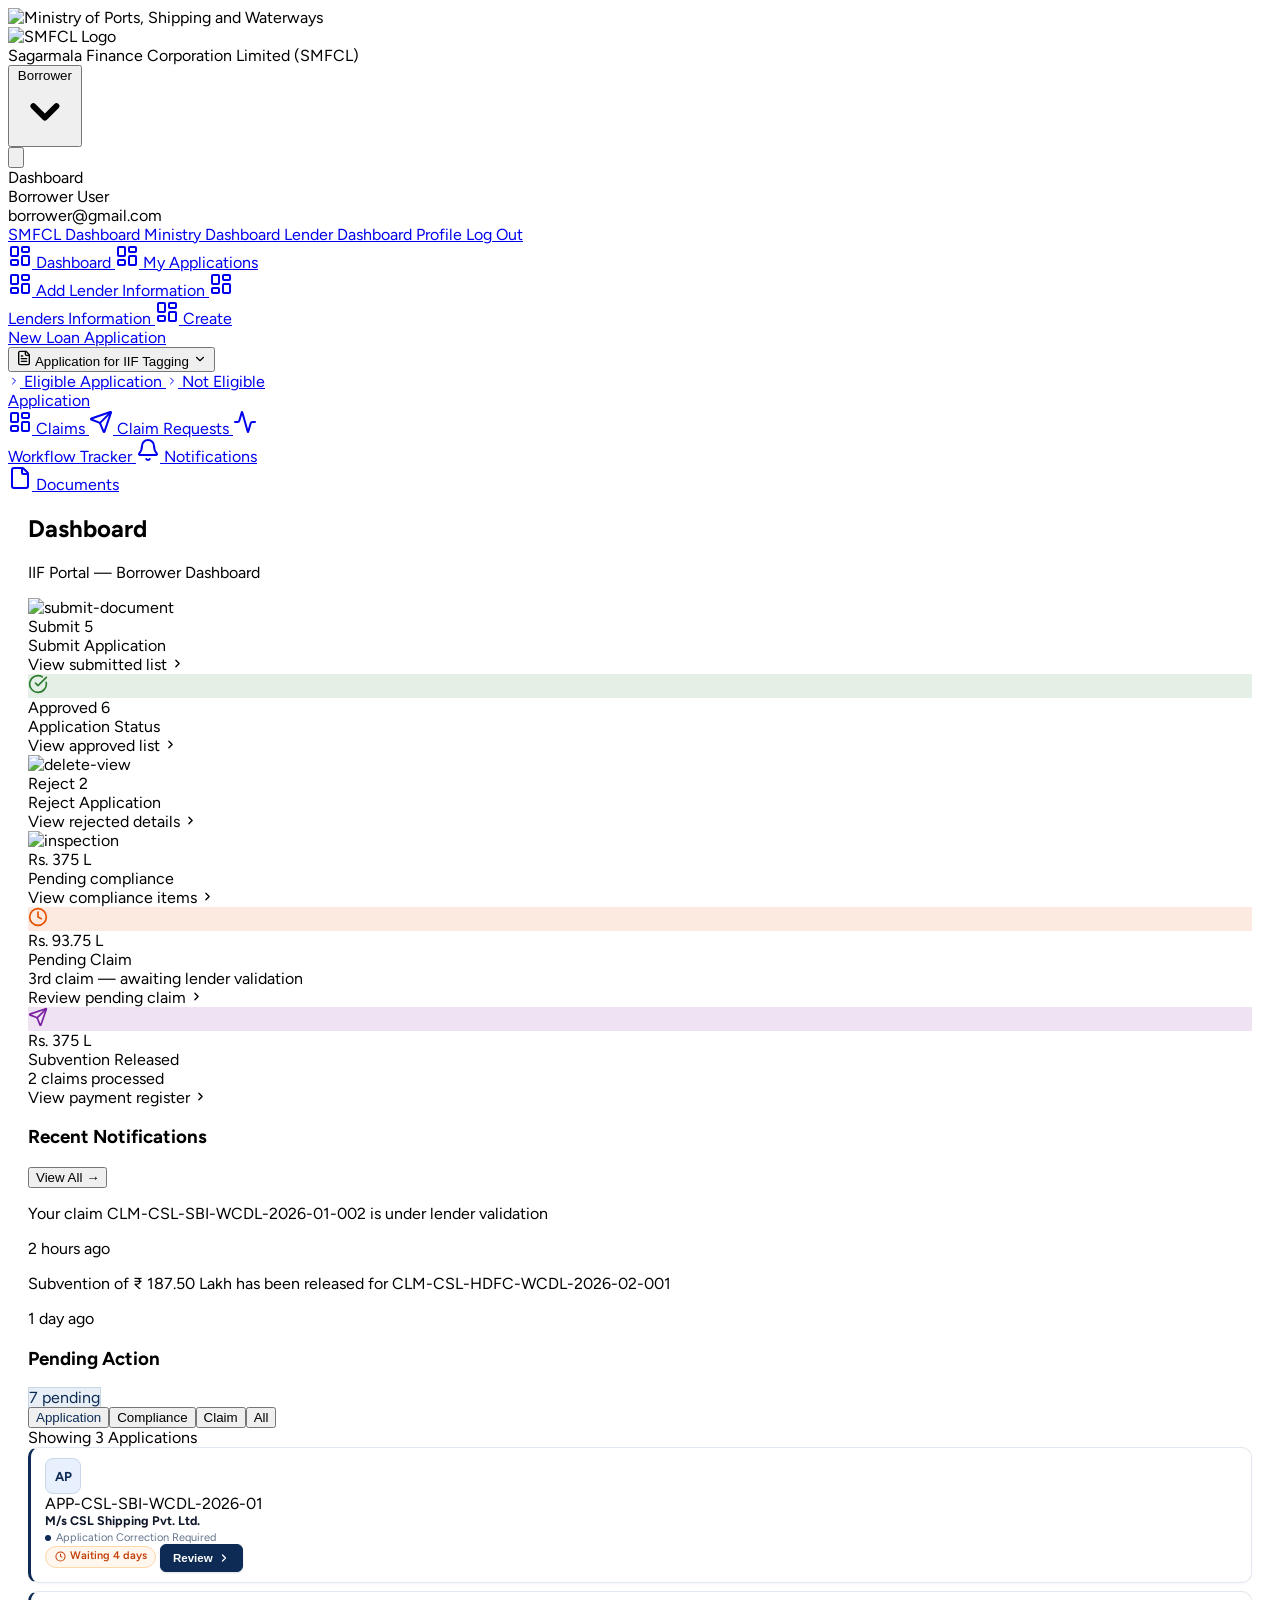
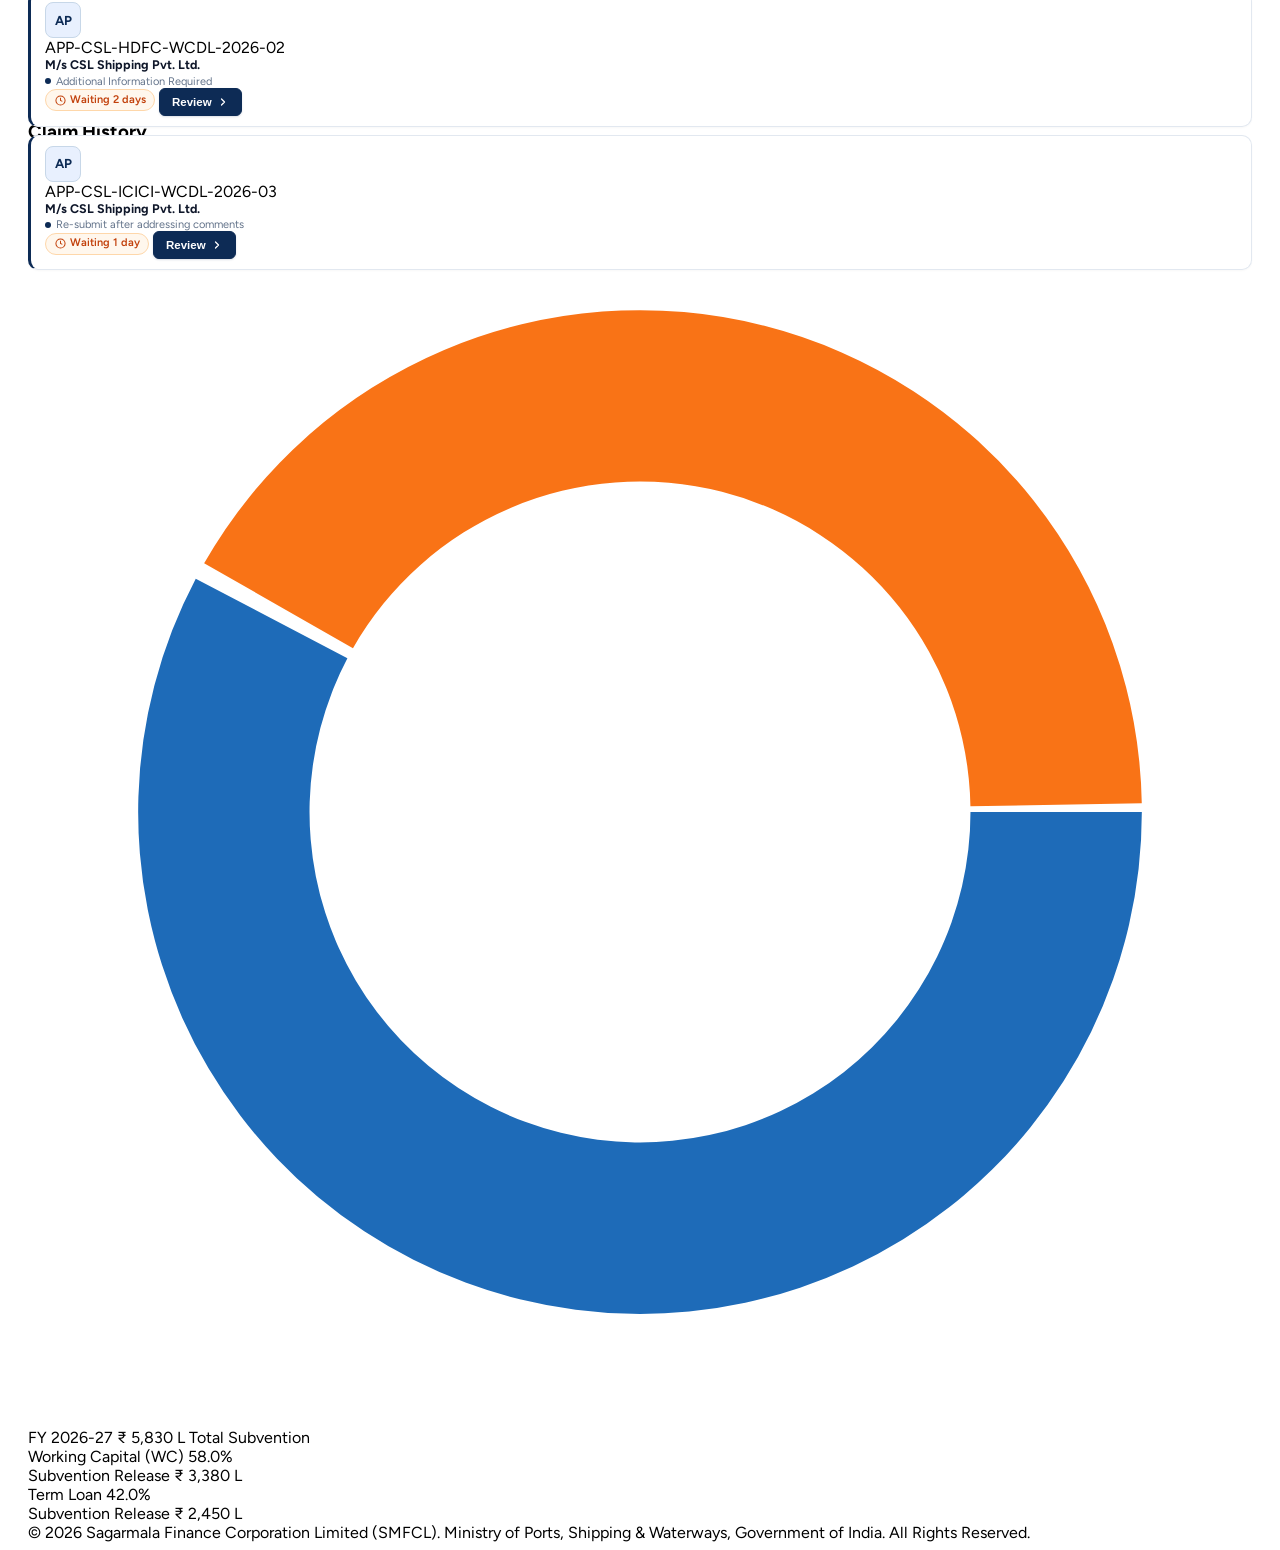
==== commit 66b8b9cd: "fixed text" ====
--- a/borrower_dashboard.html
+++ b/borrower_dashboard.html
@@ -1356,7 +1356,7 @@
                                                         <span class="font-bold text-[#1e6bb8]" id="wcPercent">58.0%</span>
                                                     </div>
                                                     <div class="flex items-center justify-between text-xs text-gray-500 mb-1.5">
-                                                        <span>Subvention Share</span>
+                                                        <span>Subvention Release</span>
                                                         <span class="font-semibold text-gray-900" id="wcAmount">₹ 3,380.00 L</span>
                                                     </div>
                                                     <!-- Progress Bar -->
@@ -1374,7 +1374,7 @@
                                                         <span class="font-bold text-[#f97316]" id="tlPercent">42.0%</span>
                                                     </div>
                                                     <div class="flex items-center justify-between text-xs text-gray-500 mb-1.5">
-                                                        <span>Subvention Share</span>
+                                                        <span>Subvention Release</span>
                                                         <span class="font-semibold text-gray-900" id="tlAmount">₹ 2,450.00 L</span>
                                                     </div>
                                                     <!-- Progress Bar -->
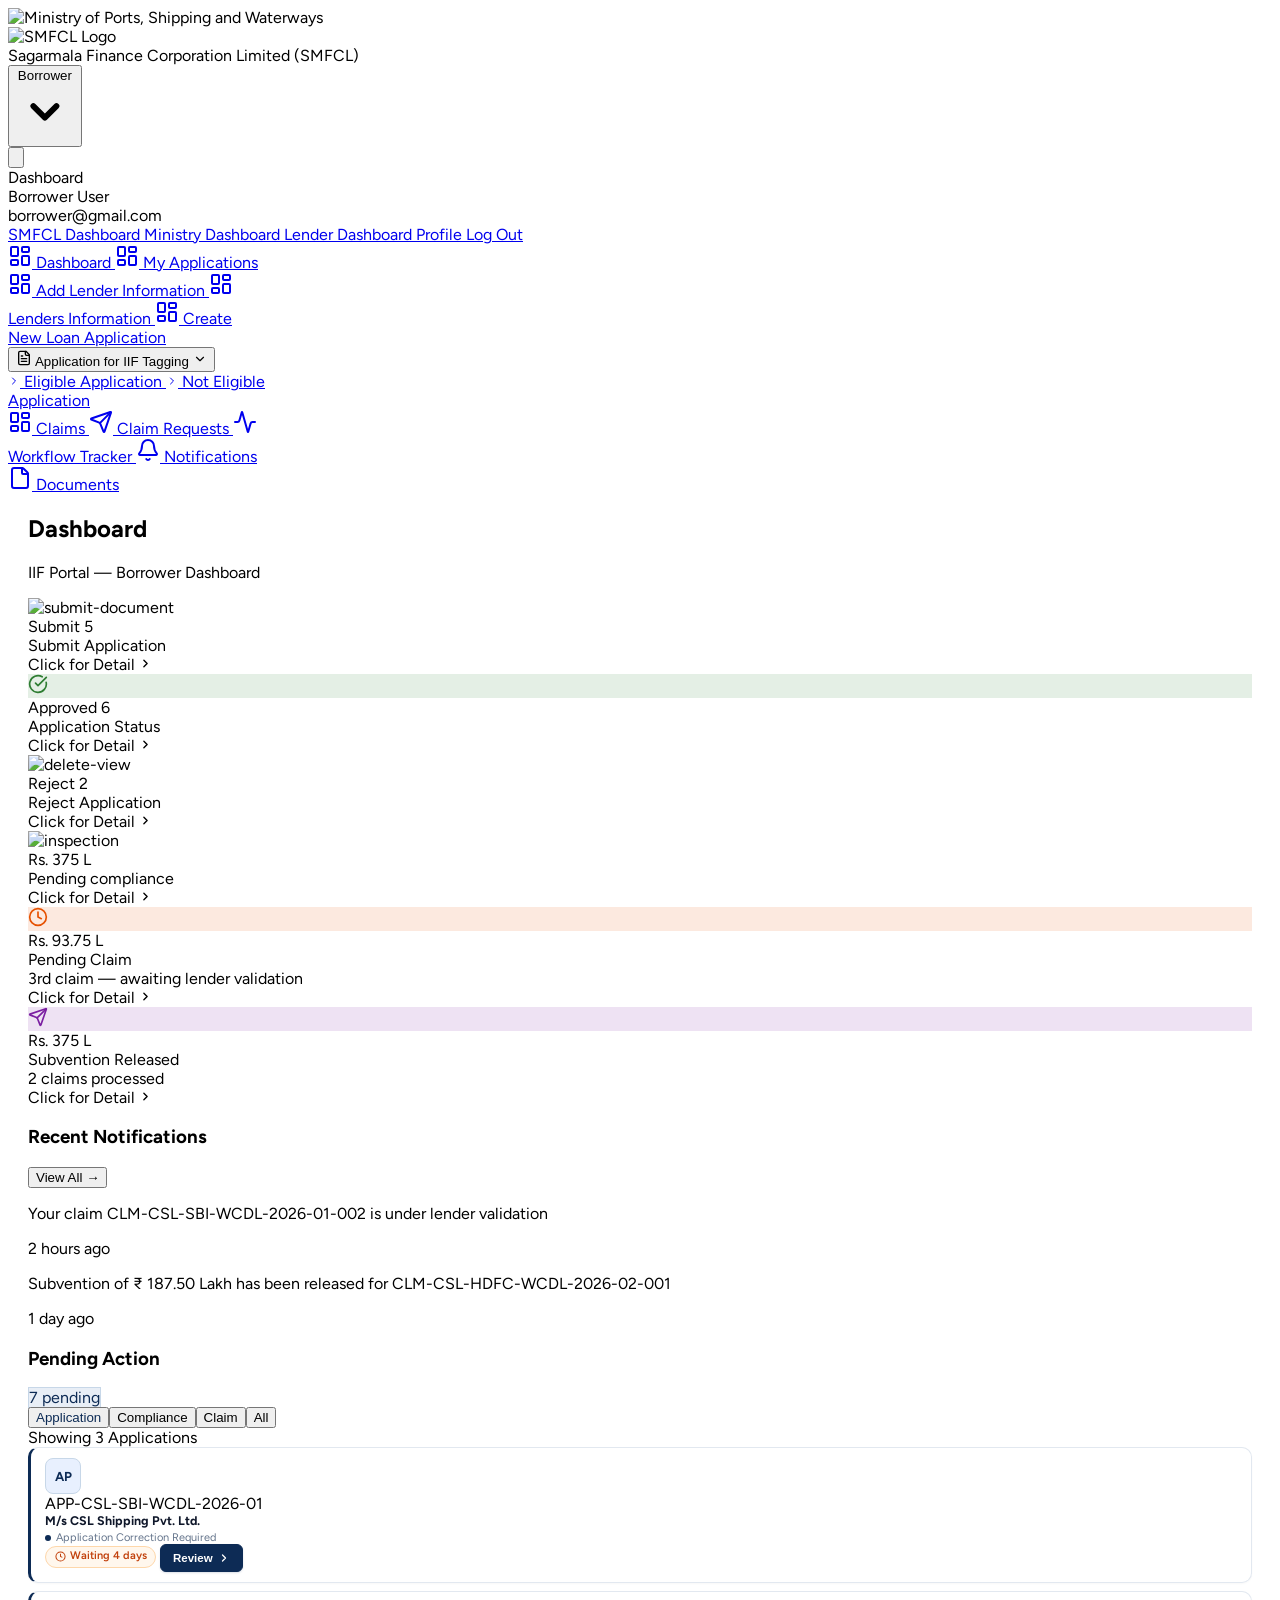
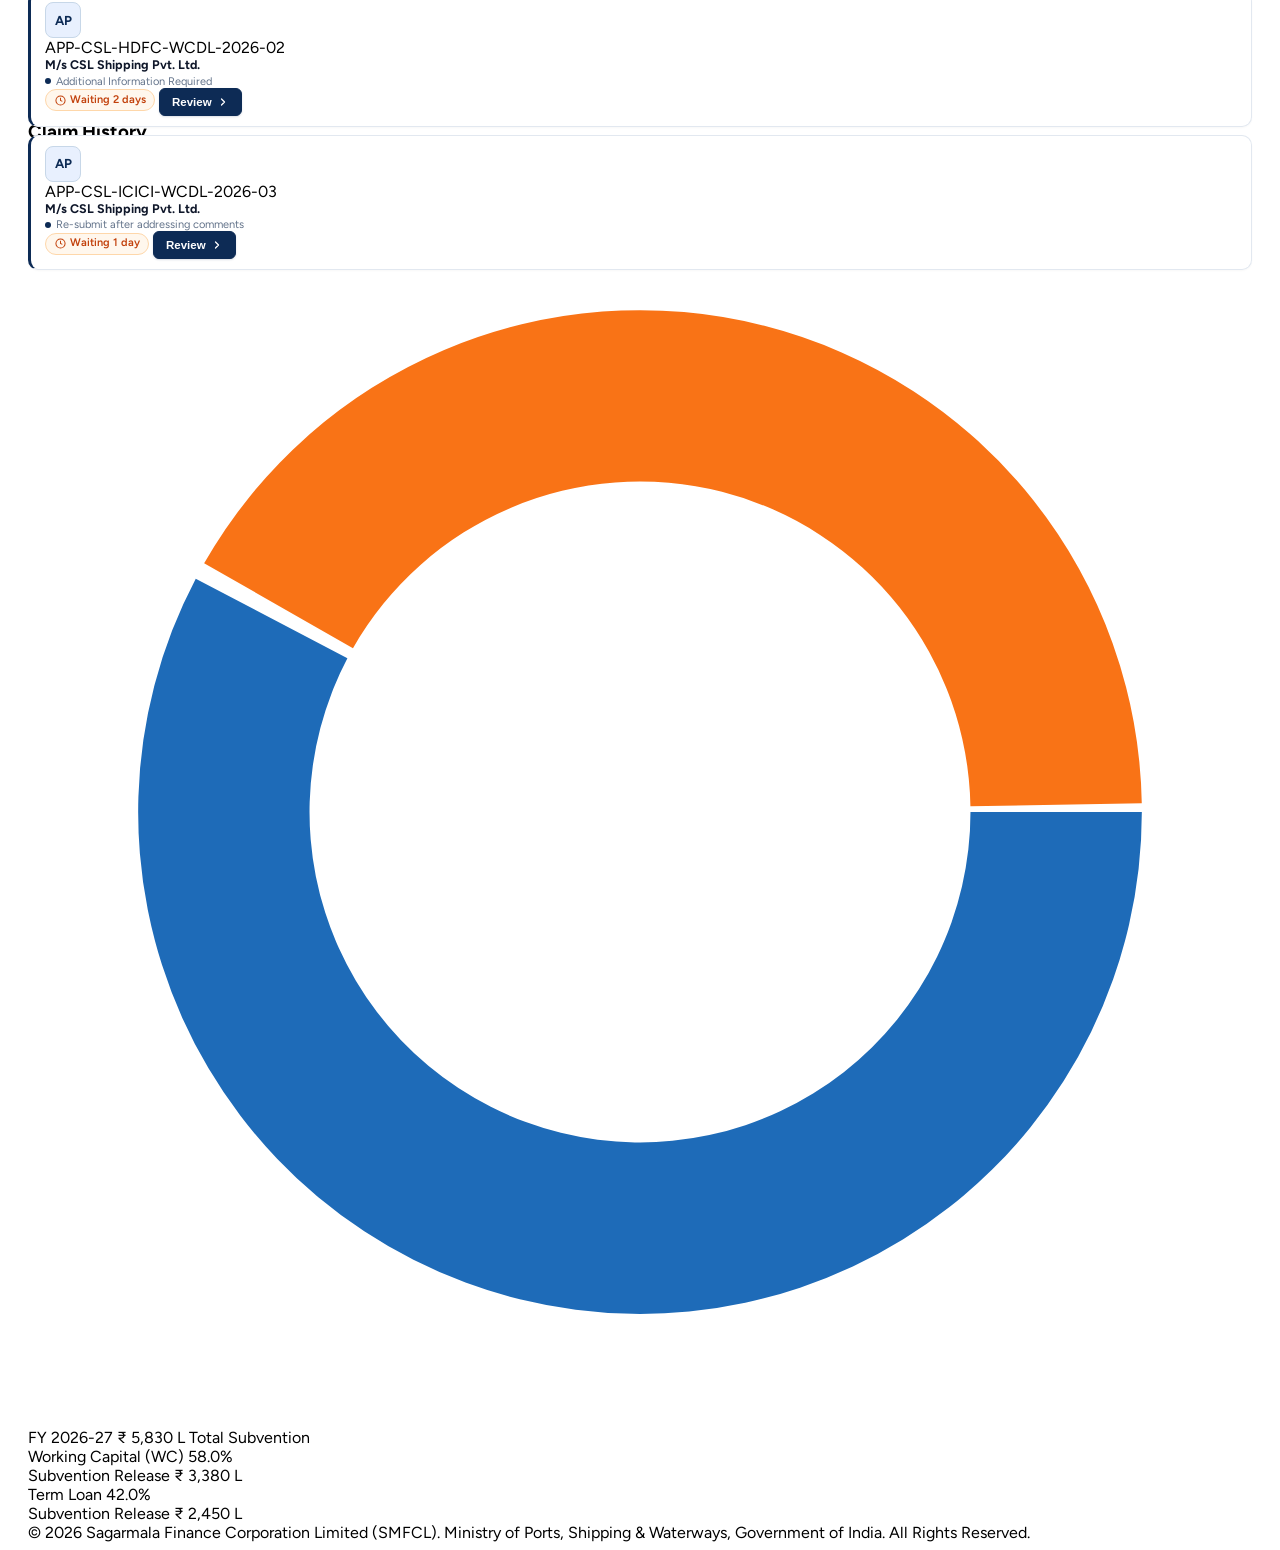
==== commit cee12d4e: "9sept chnages request from client" ====
--- a/borrower_dashboard.html
+++ b/borrower_dashboard.html
@@ -910,7 +910,7 @@
                                         <div class="text-sm font-medium text-gray-700">Submit Application</div>
                                     </div>
                                     <div class="mt-3 pt-2.5 border-t border-gray-100 flex items-center justify-between text-xs font-semibold ">
-                                        <span>View submitted list</span>
+                                        <span>Click for Detail</span>
                                         <svg xmlns="http://www.w3.org/2000/svg" width="13" height="13" viewBox="0 0 24 24" fill="none" stroke="currentColor" stroke-width="2.5" stroke-linecap="round" stroke-linejoin="round" class="group-hover:translate-x-1 transition-transform"><polyline points="9 18 15 12 9 6"></polyline></svg>
                                     </div>
                                 </div>
@@ -932,7 +932,7 @@
                                         <div class="text-sm font-medium text-gray-700">Application Status</div>
                                     </div>
                                     <div class="mt-3 pt-2.5 border-t border-gray-100 flex items-center justify-between text-xs font-semibold ">
-                                        <span>View approved list</span>
+                                        <span>Click for Detail</span>
                                         <svg xmlns="http://www.w3.org/2000/svg" width="13" height="13" viewBox="0 0 24 24" fill="none" stroke="currentColor" stroke-width="2.5" stroke-linecap="round" stroke-linejoin="round" class="group-hover:translate-x-1 transition-transform"><polyline points="9 18 15 12 9 6"></polyline></svg>
                                     </div>
                                 </div>
@@ -952,7 +952,7 @@
                                         <div class="text-sm font-medium text-gray-700">Reject Application</div>
                                     </div>
                                     <div class="mt-3 pt-2.5 border-t border-gray-100 flex items-center justify-between text-xs font-semibold">
-                                        <span>View rejected details</span>
+                                        <span>Click for Detail</span>
                                         <svg xmlns="http://www.w3.org/2000/svg" width="13" height="13" viewBox="0 0 24 24" fill="none" stroke="currentColor" stroke-width="2.5" stroke-linecap="round" stroke-linejoin="round" class="group-hover:translate-x-1 transition-transform"><polyline points="9 18 15 12 9 6"></polyline></svg>
                                     </div>
                                 </div>
@@ -969,7 +969,7 @@
                                         <div class="text-sm font-medium text-gray-700">Pending compliance</div>
                                     </div>
                                     <div class="mt-3 pt-2.5 border-t border-gray-100 flex items-center justify-between text-xs font-semibold">
-                                        <span>View compliance items</span>
+                                        <span>Click for Detail</span>
                                         <svg xmlns="http://www.w3.org/2000/svg" width="13" height="13" viewBox="0 0 24 24" fill="none" stroke="currentColor" stroke-width="2.5" stroke-linecap="round" stroke-linejoin="round" class="group-hover:translate-x-1 transition-transform"><polyline points="9 18 15 12 9 6"></polyline></svg>
                                     </div>
                                 </div>
@@ -987,7 +987,7 @@
                                         <div class="text-xs text-gray-400 mt-0.5">3rd claim — awaiting lender validation</div>
                                     </div>
                                     <div class="mt-3 pt-2.5 border-t border-gray-100 flex items-center justify-between text-xs font-semibold">
-                                        <span>Review pending claim</span>
+                                        <span>Click for Detail</span>
                                         <svg xmlns="http://www.w3.org/2000/svg" width="13" height="13" viewBox="0 0 24 24" fill="none" stroke="currentColor" stroke-width="2.5" stroke-linecap="round" stroke-linejoin="round" class="group-hover:translate-x-1 transition-transform"><polyline points="9 18 15 12 9 6"></polyline></svg>
                                     </div>
                                 </div>
@@ -1005,7 +1005,7 @@
                                         <div class="text-xs text-gray-400 mt-0.5">2 claims processed</div>
                                     </div>
                                     <div class="mt-3 pt-2.5 border-t border-gray-100 flex items-center justify-between text-xs font-semibold">
-                                        <span>View payment register</span>
+                                        <span>Click for Detail</span>
                                         <svg xmlns="http://www.w3.org/2000/svg" width="13" height="13" viewBox="0 0 24 24" fill="none" stroke="currentColor" stroke-width="2.5" stroke-linecap="round" stroke-linejoin="round" class="group-hover:translate-x-1 transition-transform"><polyline points="9 18 15 12 9 6"></polyline></svg>
                                     </div>
                                 </div>
@@ -1797,33 +1797,121 @@
                     });
                 };
 
-                window.exportKpiTable = function () {
+                window.toggleModalExportMenu = function (show) {
+                    const menu = document.getElementById('modalExportMenu');
+                    const chevron = document.getElementById('modalExportChevron');
+                    if (!menu) return;
+                    const isHidden = menu.classList.contains('hidden');
+                    const shouldShow = typeof show === 'boolean' ? show : isHidden;
+                    if (shouldShow) {
+                        menu.classList.remove('hidden');
+                        if (chevron) chevron.classList.add('rotate-180');
+                    } else {
+                        menu.classList.add('hidden');
+                        if (chevron) chevron.classList.remove('rotate-180');
+                    }
+                };
+
+                document.addEventListener('click', function (e) {
+                    const btn = document.getElementById('modalExportDropdownBtn');
+                    const menu = document.getElementById('modalExportMenu');
+                    if (menu && btn && !menu.contains(e.target) && !btn.contains(e.target)) {
+                        window.toggleModalExportMenu(false);
+                    }
+                });
+
+                window.exportKpiModalFormat = function (format) {
+                    window.toggleModalExportMenu(false);
                     const activeContainer = document.getElementById(`kpiContent_${currentActiveKpiTab}`);
                     if (!activeContainer) return;
                     const table = activeContainer.querySelector('table');
                     if (!table) return;
 
-                    let csv = [];
-                    const rows = table.querySelectorAll('tr');
-                    rows.forEach((row) => {
-                        if (row.style.display === 'none') return;
-                        const cols = row.querySelectorAll('th, td');
-                        let rowData = [];
-                        cols.forEach((col) => {
-                            let text = col.innerText.replace(/(\r\n|\n|\r)/gm, ' ').replace(/\s+/g, ' ').trim();
-                            text = text.replace(/"/g, '""');
-                            rowData.push('"' + text + '"');
+                    const cfg = (typeof kpiDataConfigs !== 'undefined' && kpiDataConfigs[currentActiveKpiTab]) 
+                        ? kpiDataConfigs[currentActiveKpiTab] 
+                        : { title: 'Borrower Dashboard Report', subtitle: 'Sagarmala Maritime Development Fund' };
+                    const filename = `borrower_${currentActiveKpiTab}_report`;
+
+                    if (format === 'excel') {
+                        let headers = [];
+                        table.querySelectorAll('thead tr th').forEach(th => {
+                            headers.push(th.innerText.replace(/\r?\n/g, ' ').replace(/\s+/g, ' ').trim());
                         });
-                        csv.push(rowData.join(','));
-                    });
-
-                    const csvContent = 'data:text/csv;charset=utf-8,' + encodeURIComponent(csv.join('\n'));
-                    const link = document.createElement('a');
-                    link.setAttribute('href', csvContent);
-                    link.setAttribute('download', `Borrower_${currentActiveKpiTab}_export.csv`);
-                    document.body.appendChild(link);
-                    link.click();
-                    document.body.removeChild(link);
+                        let rows = [];
+                        table.querySelectorAll('tbody tr').forEach(tr => {
+                            if (tr.style.display === 'none') return;
+                            let row = [];
+                            tr.querySelectorAll('td').forEach(td => {
+                                row.push(td.innerText.replace(/\r?\n/g, ' ').replace(/\s+/g, ' ').trim());
+                            });
+                            if (row.length) rows.push(row);
+                        });
+                        let footers = [];
+                        table.querySelectorAll('tfoot tr').forEach(tr => {
+                            let row = [];
+                            tr.querySelectorAll('td').forEach(td => {
+                                row.push(td.innerText.replace(/\r?\n/g, ' ').replace(/\s+/g, ' ').trim());
+                            });
+                            if (row.length) footers.push(row);
+                        });
+
+                        if (typeof XLSX !== 'undefined') {
+                            const allData = [headers, ...rows, ...footers];
+                            const ws = XLSX.utils.aoa_to_sheet(allData);
+                            const wb = XLSX.utils.book_new();
+                            XLSX.utils.book_append_sheet(wb, ws, 'Report');
+                            XLSX.writeFile(wb, filename + '.xlsx');
+                        } else {
+                            let csv = [];
+                            [headers, ...rows, ...footers].forEach(r => {
+                                csv.push(r.map(c => `"${c.replace(/"/g, '""')}"`).join(','));
+                            });
+                            const blob = new Blob(['\uFEFF' + csv.join('\r\n')], { type: 'text/csv;charset=utf-8;' });
+                            const link = document.createElement('a');
+                            link.href = URL.createObjectURL(blob);
+                            link.download = filename + '.csv';
+                            link.click();
+                        }
+                    } else if (format === 'doc') {
+                        const wordStyle = '<style>h2 { color: #0d2b55; margin-bottom: 2px; } p.sub { color: #64748b; font-size: 11px; margin-bottom: 15px; } table { border-collapse: collapse; width: 100%; font-size: 11px; } th { background-color: #0d2b55; color: #ffffff; padding: 6px; border: 1px solid #cbd5e1; } td { padding: 6px; border: 1px solid #e2e8f0; text-align: left; } tfoot td { font-weight: bold; background-color: #f8fafc; border-top: 2px solid #0d2b55; }</style>';
+                        const wordContent = '<div style="font-family: Calibri, Arial, sans-serif; padding: 20px;"><h2>' + (cfg.title || 'Borrower Report') + '</h2><p class="sub">' + (cfg.subtitle || '') + ' • Date: ' + new Date().toLocaleDateString('en-IN') + '</p>' + table.outerHTML + '</div>';
+                        const html = wordStyle + wordContent;
+                        const blob = new Blob([html], { type: 'application/msword;charset=utf-8;' });
+                        const link = document.createElement('a');
+                        link.href = URL.createObjectURL(blob);
+                        link.download = filename + '.doc';
+                        document.body.appendChild(link);
+                        link.click();
+                        document.body.removeChild(link);
+                    } else if (format === 'pdf') {
+                        if (window.jspdf && window.jspdf.jsPDF) {
+                            const { jsPDF } = window.jspdf;
+                            const doc = new jsPDF({ orientation: 'landscape', unit: 'mm', format: 'a4' });
+                            doc.setFillColor(13, 43, 85);
+                            doc.rect(0, 0, 297, 22, 'F');
+                            doc.setTextColor(255, 255, 255);
+                            doc.setFontSize(13);
+                            doc.setFont('helvetica', 'bold');
+                            doc.text(cfg.title || 'Borrower Report', 14, 11);
+                            doc.setFontSize(8.5);
+                            doc.setFont('helvetica', 'normal');
+                            doc.setTextColor(190, 215, 250);
+                            doc.text((cfg.subtitle || '') + ' | Sagarmala MDF Portal', 14, 17);
+
+                            doc.autoTable({
+                                html: table,
+                                startY: 27,
+                                theme: 'grid',
+                                headStyles: { fillColor: [13, 43, 85], textColor: [255, 255, 255], fontStyle: 'bold', fontSize: 8 },
+                                bodyStyles: { fontSize: 7.5, textColor: [30, 41, 59] },
+                                footStyles: { fillColor: [241, 245, 249], textColor: [15, 23, 42], fontStyle: 'bold', fontSize: 8 },
+                                styles: { cellPadding: 2.5 }
+                            });
+                            doc.save(filename + '.pdf');
+                        } else {
+                            window.print();
+                        }
+                    }
                 };
 
                 // Close on Escape key
@@ -1854,10 +1942,60 @@
                         </div>
                     </div>
                     <div class="flex items-center gap-3">
-                        <button type="button" onclick="window.exportKpiTable()" class="inline-flex items-center gap-1.5 px-3 py-1.5 bg-white/10 hover:bg-white/20 text-white rounded-lg text-xs font-semibold border border-white/20 transition-colors cursor-pointer shadow-xs">
-                            <svg xmlns="http://www.w3.org/2000/svg" width="13" height="13" viewBox="0 0 24 24" fill="none" stroke="currentColor" stroke-width="2" stroke-linecap="round" stroke-linejoin="round"><path d="M21 15v4a2 2 0 0 1-2 2H5a2 2 0 0 1-2-2v-4"></path><polyline points="7 10 12 15 17 10"></polyline><line x1="12" y1="15" x2="12" y2="3"></line></svg>
-                            Export CSV
-                        </button>
+                        <!-- Modal Export Dropdown Button & Menu -->
+                        <div class="relative inline-block text-left" id="modalExportDropdownWrapper">
+                            <button id="modalExportDropdownBtn" type="button" onclick="window.toggleModalExportMenu()" class="inline-flex items-center gap-1.5 px-3 py-1.5 bg-white/10 hover:bg-white/20 text-white rounded-lg text-xs font-semibold border border-white/20 transition-all cursor-pointer shadow-xs">
+                                <svg xmlns="http://www.w3.org/2000/svg" width="13" height="13" viewBox="0 0 24 24" fill="none" stroke="currentColor" stroke-width="2" stroke-linecap="round" stroke-linejoin="round">
+                                    <path d="M21 15v4a2 2 0 0 1-2 2H5a2 2 0 0 1-2-2v-4"></path>
+                                    <polyline points="7 10 12 15 17 10"></polyline>
+                                    <line x1="12" x2="12" y1="15" y2="3"></line>
+                                </svg>
+                                <span>Export</span>
+                                <svg id="modalExportChevron" xmlns="http://www.w3.org/2000/svg" width="11" height="11" viewBox="0 0 24 24" fill="none" stroke="currentColor" stroke-width="2.5" stroke-linecap="round" stroke-linejoin="round" class="text-white/80 transition-transform duration-200">
+                                    <path d="m6 9 6 6 6-6"></path>
+                                </svg>
+                            </button>
+
+                            <!-- Dropdown Menu -->
+                            <div id="modalExportMenu" class="hidden absolute right-0 mt-1.5 rounded-lg bg-white shadow-xl border border-gray-200 p-1 z-50 ring-1 ring-black/5" style="width: 140px; min-width: 140px;">
+                                <button type="button" onclick="window.exportKpiModalFormat('pdf')" class="w-full flex items-center justify-between px-2.5 py-1.5 rounded-md text-xs font-medium text-gray-700 hover:bg-red-50 hover:text-red-700 transition-colors text-left cursor-pointer group">
+                                    <span class="flex items-center gap-2">
+                                        <svg xmlns="http://www.w3.org/2000/svg" width="13" height="13" viewBox="0 0 24 24" fill="none" stroke="currentColor" stroke-width="2" stroke-linecap="round" stroke-linejoin="round" class="text-red-500 flex-shrink-0">
+                                            <path d="M14.5 2H6a2 2 0 0 0-2 2v16a2 2 0 0 0 2 2h12a2 2 0 0 0 2-2V7.5L14.5 2z"></path>
+                                            <polyline points="14 2 14 8 20 8"></polyline>
+                                        </svg>
+                                        PDF
+                                    </span>
+                                    <span class="text-[10px] text-gray-400 font-mono group-hover:text-red-600">.pdf</span>
+                                </button>
+                                <button type="button" onclick="window.exportKpiModalFormat('excel')" class="w-full flex items-center justify-between px-2.5 py-1.5 rounded-md text-xs font-medium text-gray-700 hover:bg-emerald-50 hover:text-emerald-700 transition-colors text-left cursor-pointer group">
+                                    <span class="flex items-center gap-2">
+                                        <svg xmlns="http://www.w3.org/2000/svg" width="13" height="13" viewBox="0 0 24 24" fill="none" stroke="currentColor" stroke-width="2" stroke-linecap="round" stroke-linejoin="round" class="text-emerald-600 flex-shrink-0">
+                                            <rect width="18" height="18" x="3" y="3" rx="2" ry="2"></rect>
+                                            <line x1="3" x2="21" y1="9" y2="9"></line>
+                                            <line x1="3" x2="21" y1="15" y2="15"></line>
+                                            <line x1="9" x2="9" y1="3" y2="21"></line>
+                                            <line x1="15" x2="15" y1="3" y2="21"></line>
+                                        </svg>
+                                        Excel
+                                    </span>
+                                    <span class="text-[10px] text-gray-400 font-mono group-hover:text-emerald-600">.xlsx</span>
+                                </button>
+                                <button type="button" onclick="window.exportKpiModalFormat('doc')" class="w-full flex items-center justify-between px-2.5 py-1.5 rounded-md text-xs font-medium text-gray-700 hover:bg-blue-50 hover:text-blue-700 transition-colors text-left cursor-pointer group">
+                                    <span class="flex items-center gap-2">
+                                        <svg xmlns="http://www.w3.org/2000/svg" width="13" height="13" viewBox="0 0 24 24" fill="none" stroke="currentColor" stroke-width="2" stroke-linecap="round" stroke-linejoin="round" class="text-blue-600 flex-shrink-0">
+                                            <path d="M14 2H6a2 2 0 0 0-2 2v16a2 2 0 0 0 2 2h12a2 2 0 0 0 2-2V8z"></path>
+                                            <polyline points="14 2 14 8 20 8"></polyline>
+                                            <line x1="16" y1="13" x2="8" y2="13"></line>
+                                            <line x1="16" y1="17" x2="8" y2="17"></line>
+                                            <polyline points="10 9 9 9 8 9"></polyline>
+                                        </svg>
+                                        DOCS
+                                    </span>
+                                    <span class="text-[10px] text-gray-400 font-mono group-hover:text-blue-600">.doc</span>
+                                </button>
+                            </div>
+                        </div>
                         <button type="button" onclick="window.closeKpiModal()" class="text-white/80 hover:text-white p-1.5 rounded-lg hover:bg-white/15 transition-colors cursor-pointer" aria-label="Close modal">
                             <svg xmlns="http://www.w3.org/2000/svg" width="20" height="20" viewBox="0 0 24 24" fill="none" stroke="currentColor" stroke-width="2" stroke-linecap="round" stroke-linejoin="round"><line x1="18" y1="6" x2="6" y2="18"></line><line x1="6" y1="6" x2="18" y2="18"></line></svg>
                         </button>
@@ -2551,6 +2689,9 @@
                     </button>
                 </div>
             </div>
-        </div>
+        <!-- Export Libraries: SheetJS (Excel) & jsPDF + AutoTable (PDF) -->
+        <script src="https://cdn.jsdelivr.net/npm/xlsx@0.18.5/dist/xlsx.full.min.js"></script>
+        <script src="https://cdnjs.cloudflare.com/ajax/libs/jspdf/2.5.1/jspdf.umd.min.js"></script>
+        <script src="https://cdnjs.cloudflare.com/ajax/libs/jspdf-autotable/3.8.2/jspdf.plugin.autotable.min.js"></script>
     </body>
 </html>
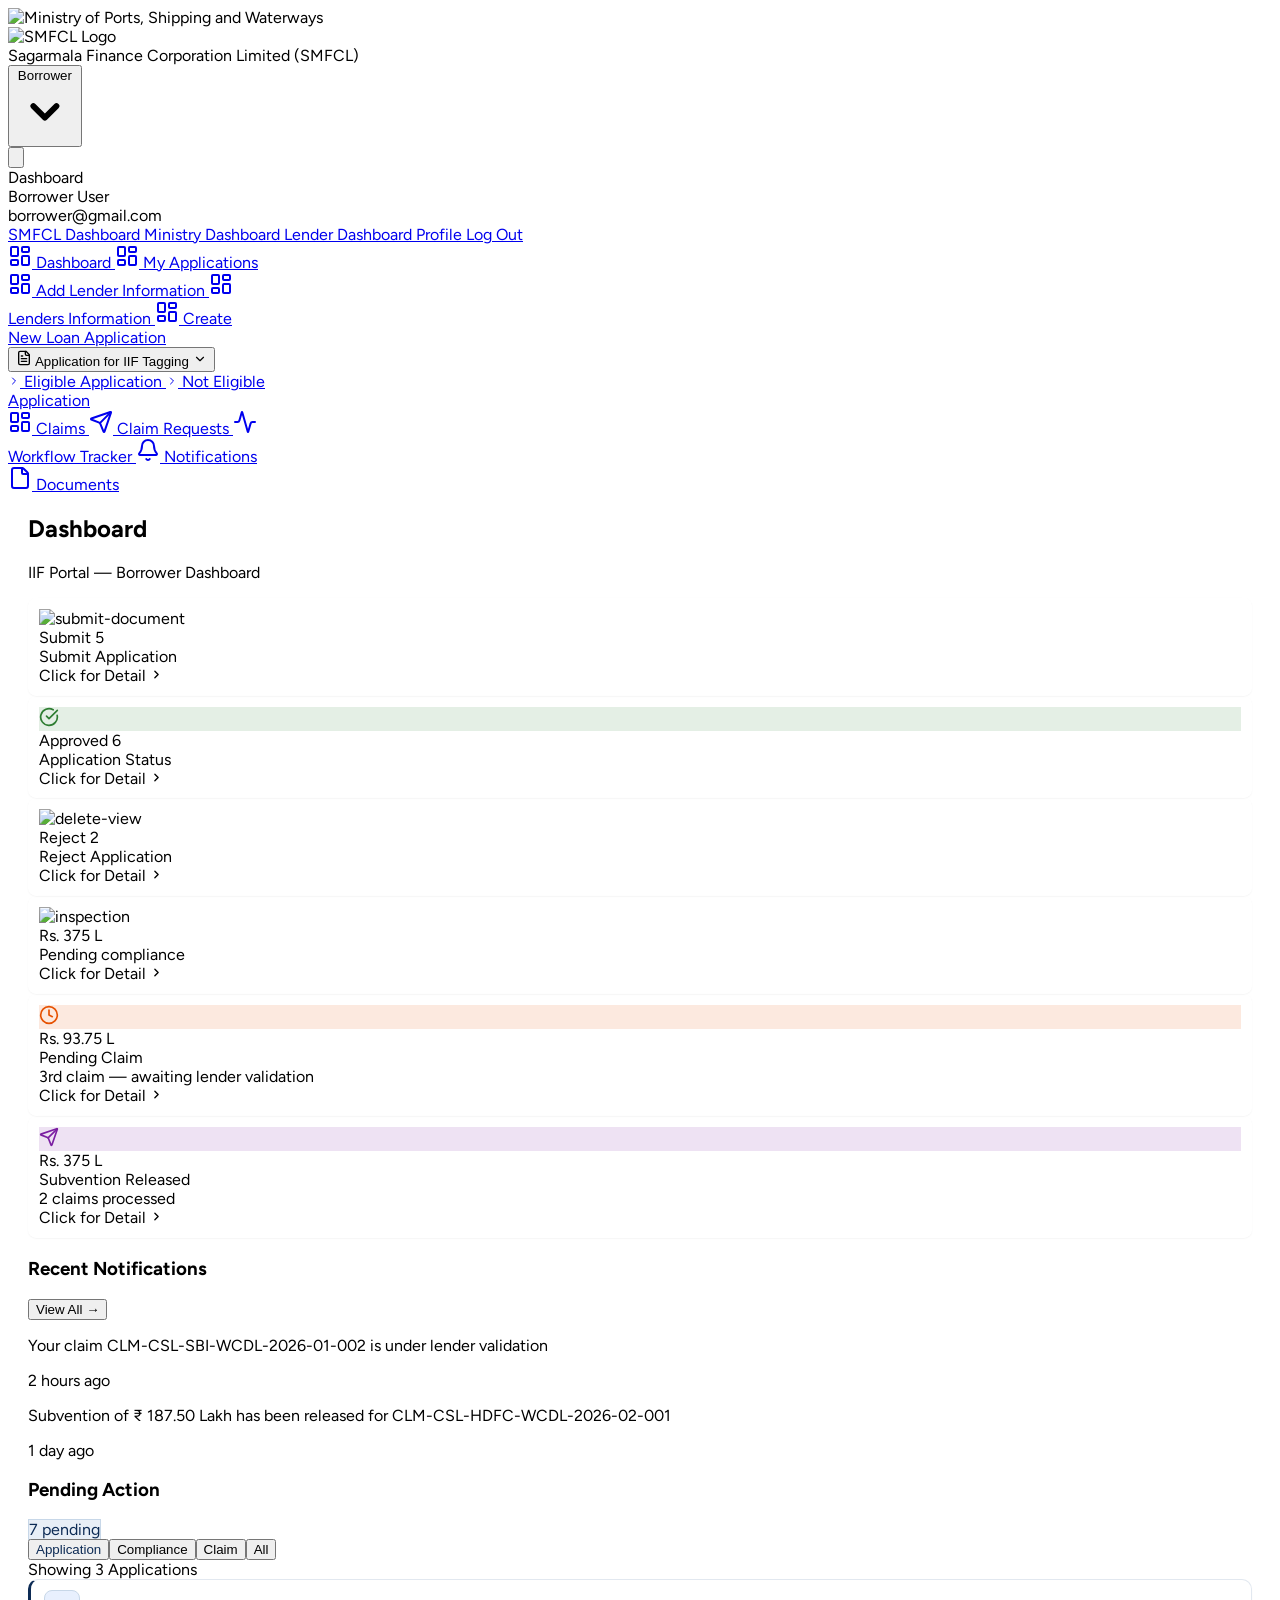
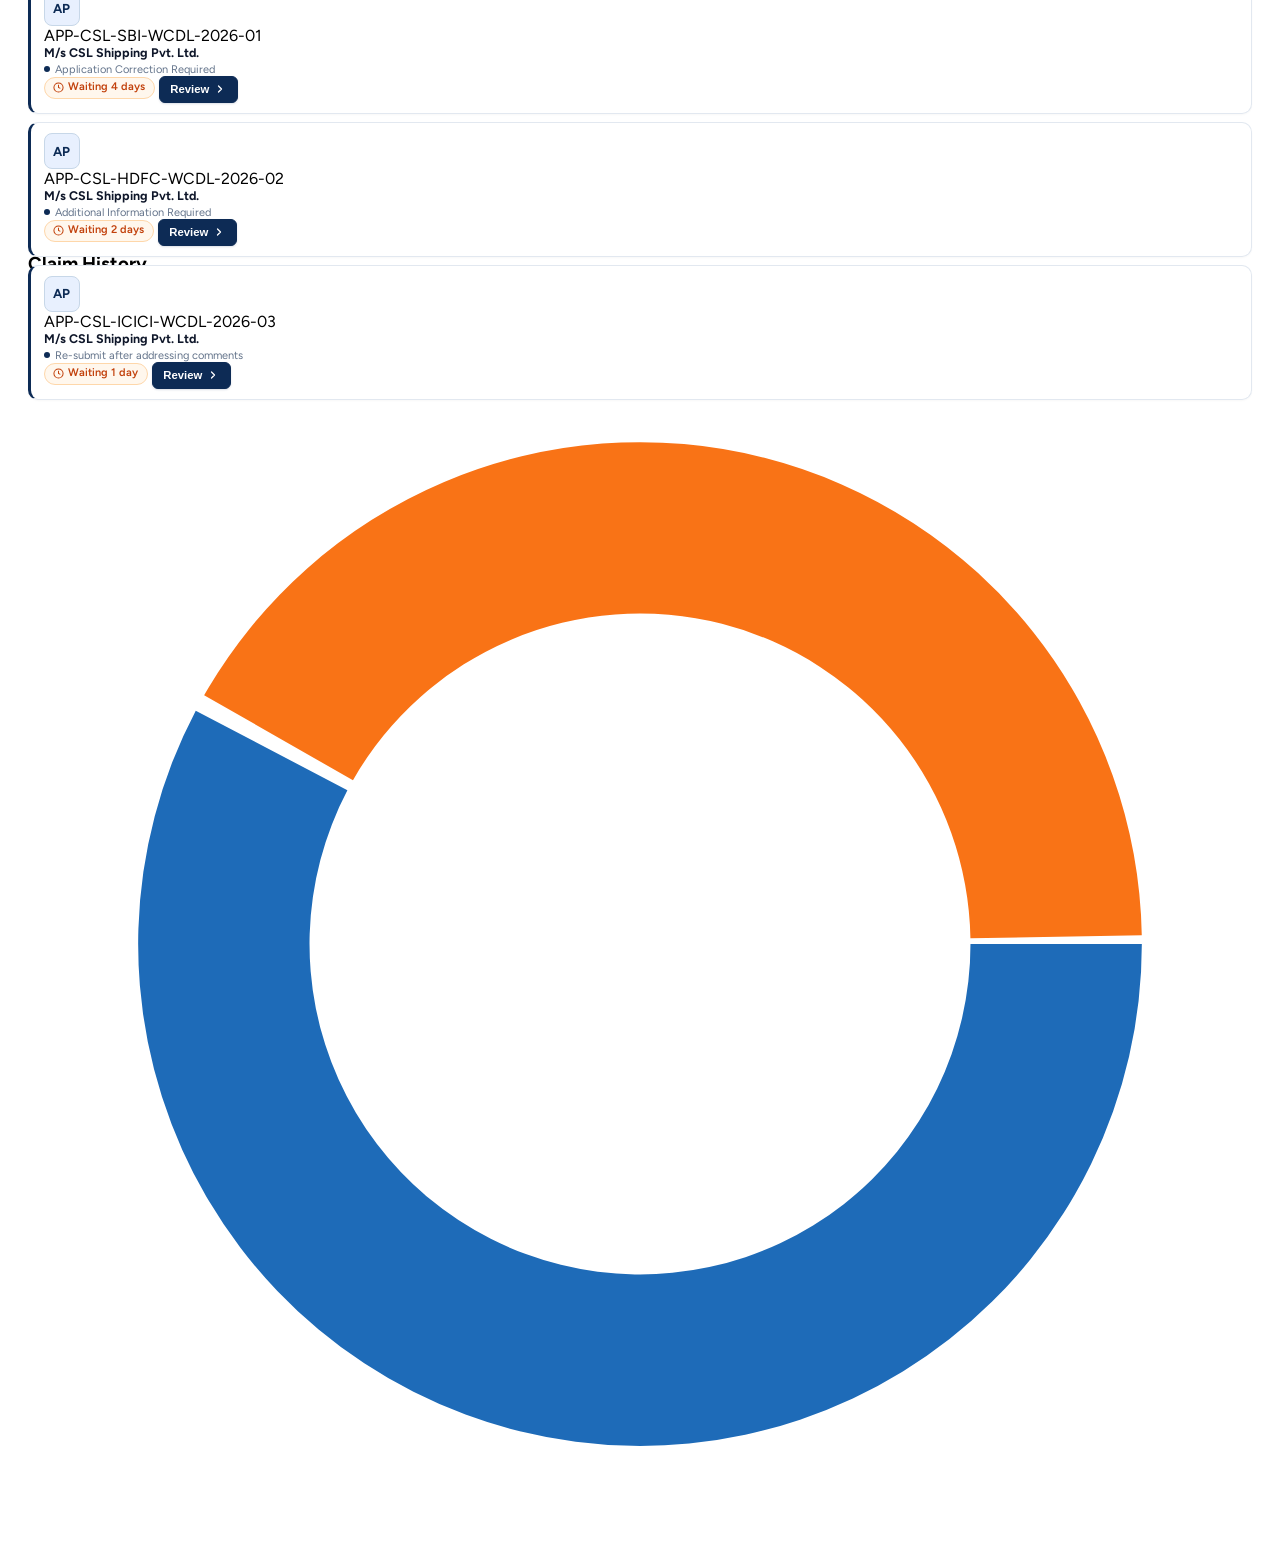
==== commit 3e6ce496: "mobbile responsive left -right padding fixed" ====
--- a/borrower_dashboard.html
+++ b/borrower_dashboard.html
@@ -862,7 +862,7 @@
                         <div class="mb-3">
                             <h2 class="font-semibold text-xl text-gray-800 leading-tight">Dashboard</h2>
                         </div>
-                        <div class="space-y-6 flex-1">
+                        <div class="space-y-6 flex-1 px-2">
                             <div class="flex items-start justify-between">
                                 <div>
                                     <!-- <h2 class="text-gray-800">Welcome, M/s Indian Shipbuilders Pvt. Ltd.</h2> -->
@@ -894,7 +894,7 @@
                                     New Claim
                                 </button> -->
                             </div>
-                            <div class="grid grid-cols-2 lg:grid-cols-4 gap-4 px-2">
+                            <div class="grid grid-cols-2 lg:grid-cols-4 gap-4">
                                   <!-- Card 1: Submitted Applications -->
                                 <div onclick="openKpiModal('submitted')" class="kpi-interactive-card bg-white rounded-xl border border-gray-200 p-5 cursor-pointer group select-none flex flex-col justify-between" title="Click to view Submitted Applications">
                                     <div>
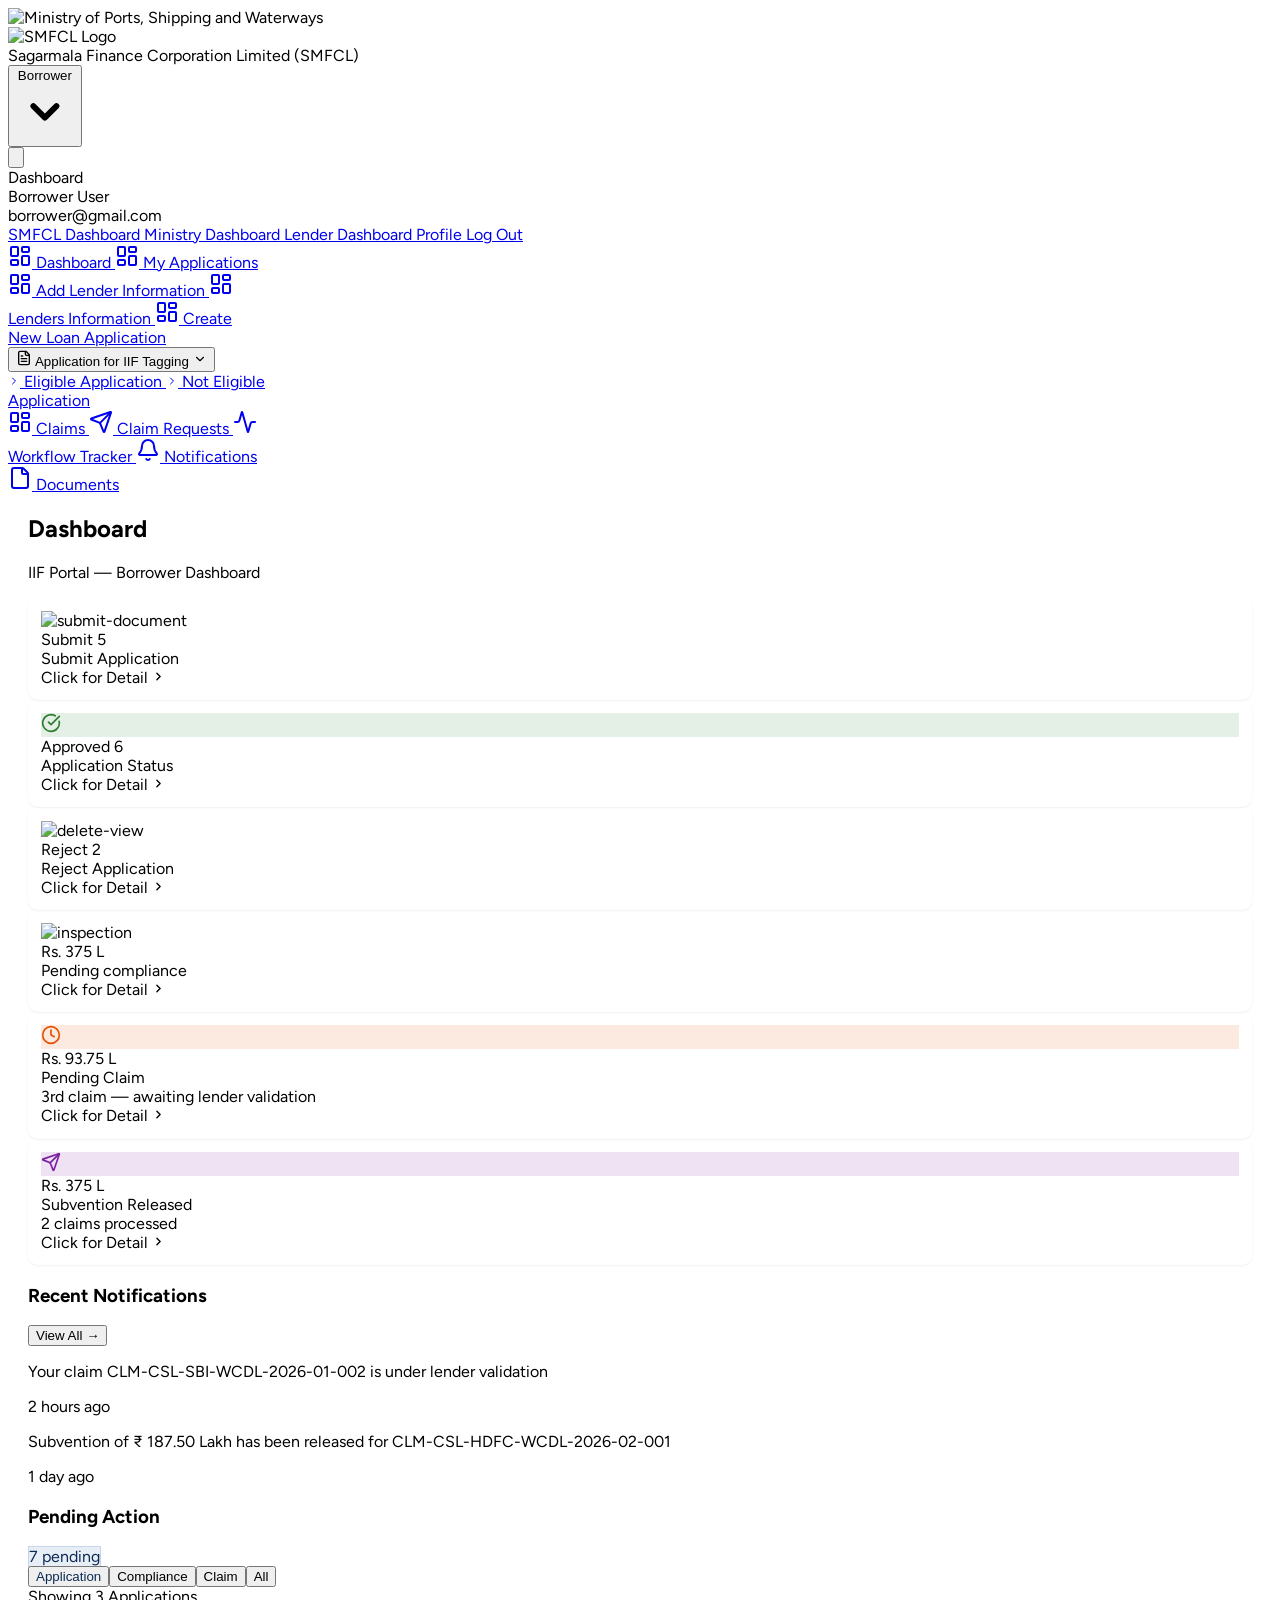
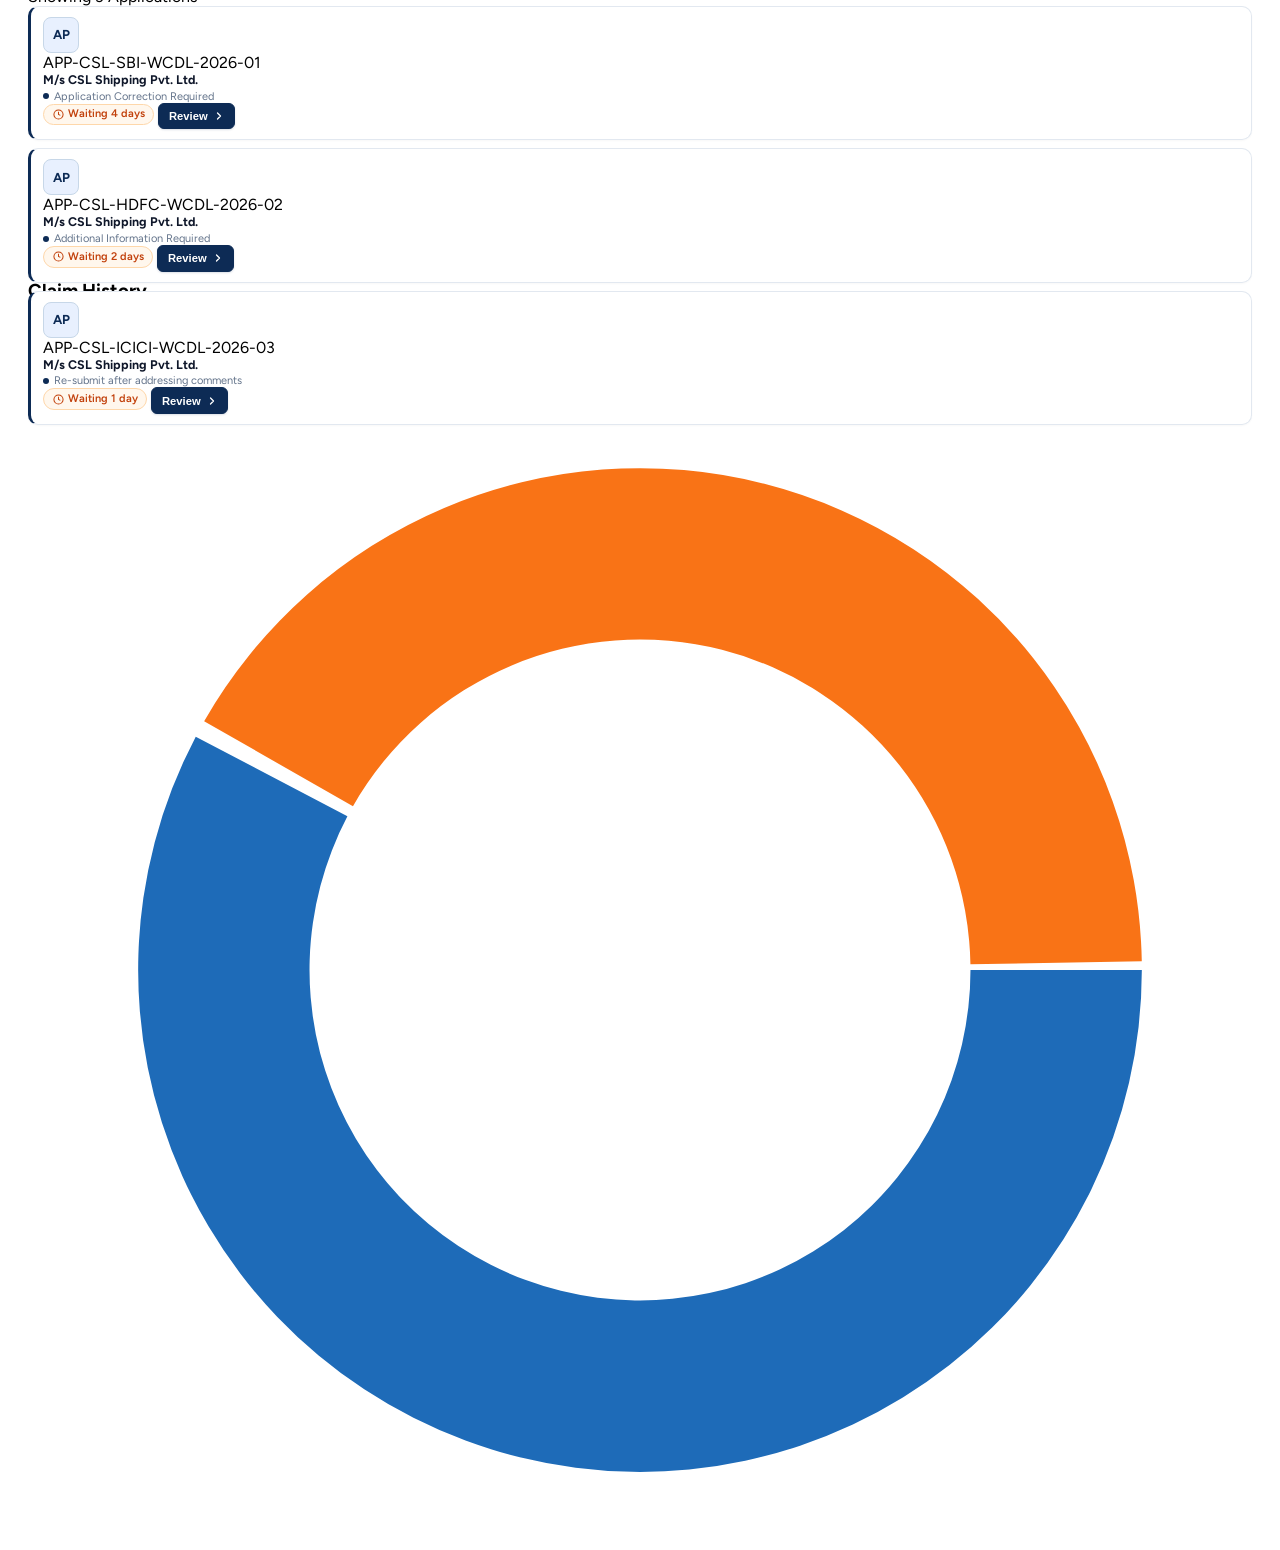
==== commit 708c7e13: "chnages all data crore to Lakh" ====
--- a/borrower_dashboard.html
+++ b/borrower_dashboard.html
@@ -2266,7 +2266,7 @@
                                         <td class="px-4 py-3 text-gray-900 font-semibold">Offshore Crew Boat Charter Facility</td>
                                         <td class="px-4 py-3">IndusInd Bank</td>
                                         <td class="px-4 py-3 text-right font-bold text-gray-900">₹ 600.00 L</td>
-                                        <td class="px-4 py-3 text-rose-700">Borrower audited net worth fell below minimum ₹ 15 Cr benchmark required for direct subsidy tagging</td>
+                                        <td class="px-4 py-3 text-rose-700">Borrower audited net worth fell below minimum ₹ 1,500 Lakh benchmark required for direct subsidy tagging</td>
                                         <td class="px-4 py-3 text-center">
                                             <span class="inline-flex items-center px-2 py-0.5 rounded-full text-[11px] font-semibold bg-gray-100 text-gray-700 border border-gray-300">Final Non-Eligible</span>
                                         </td>
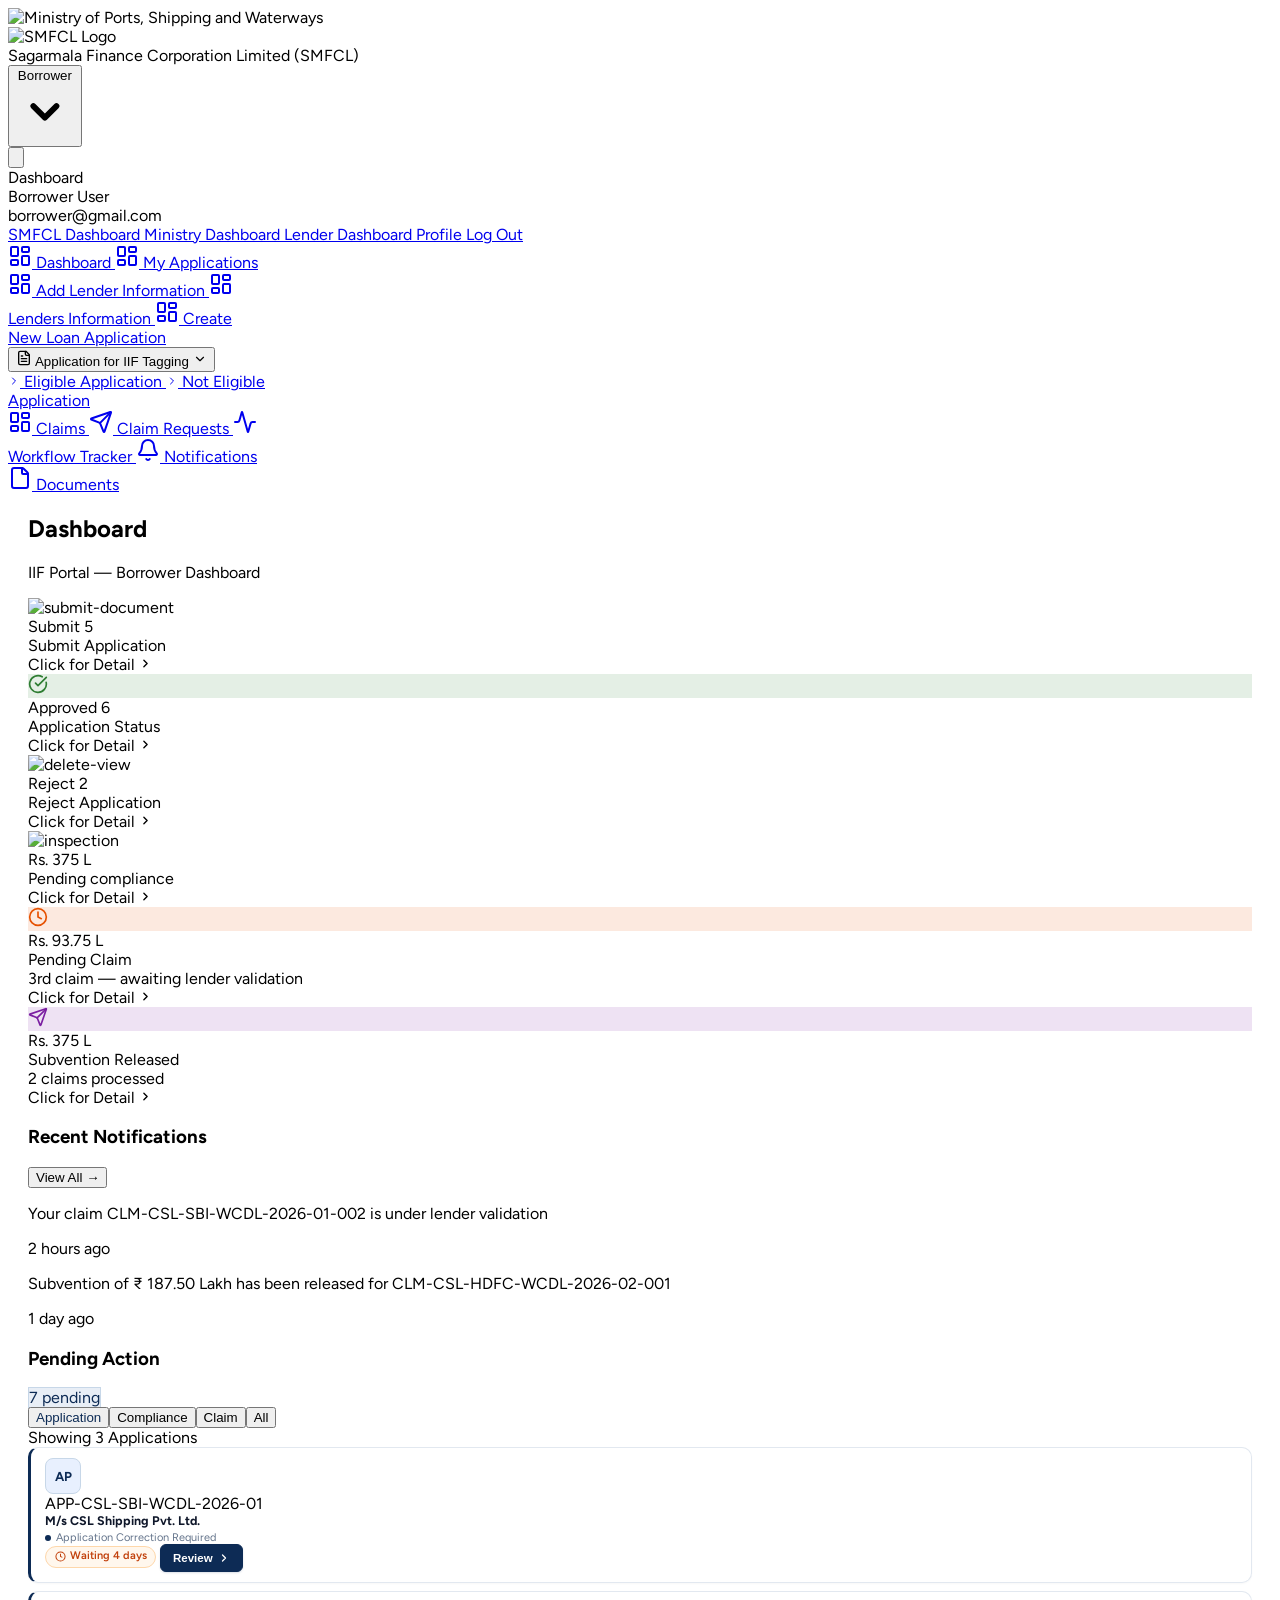
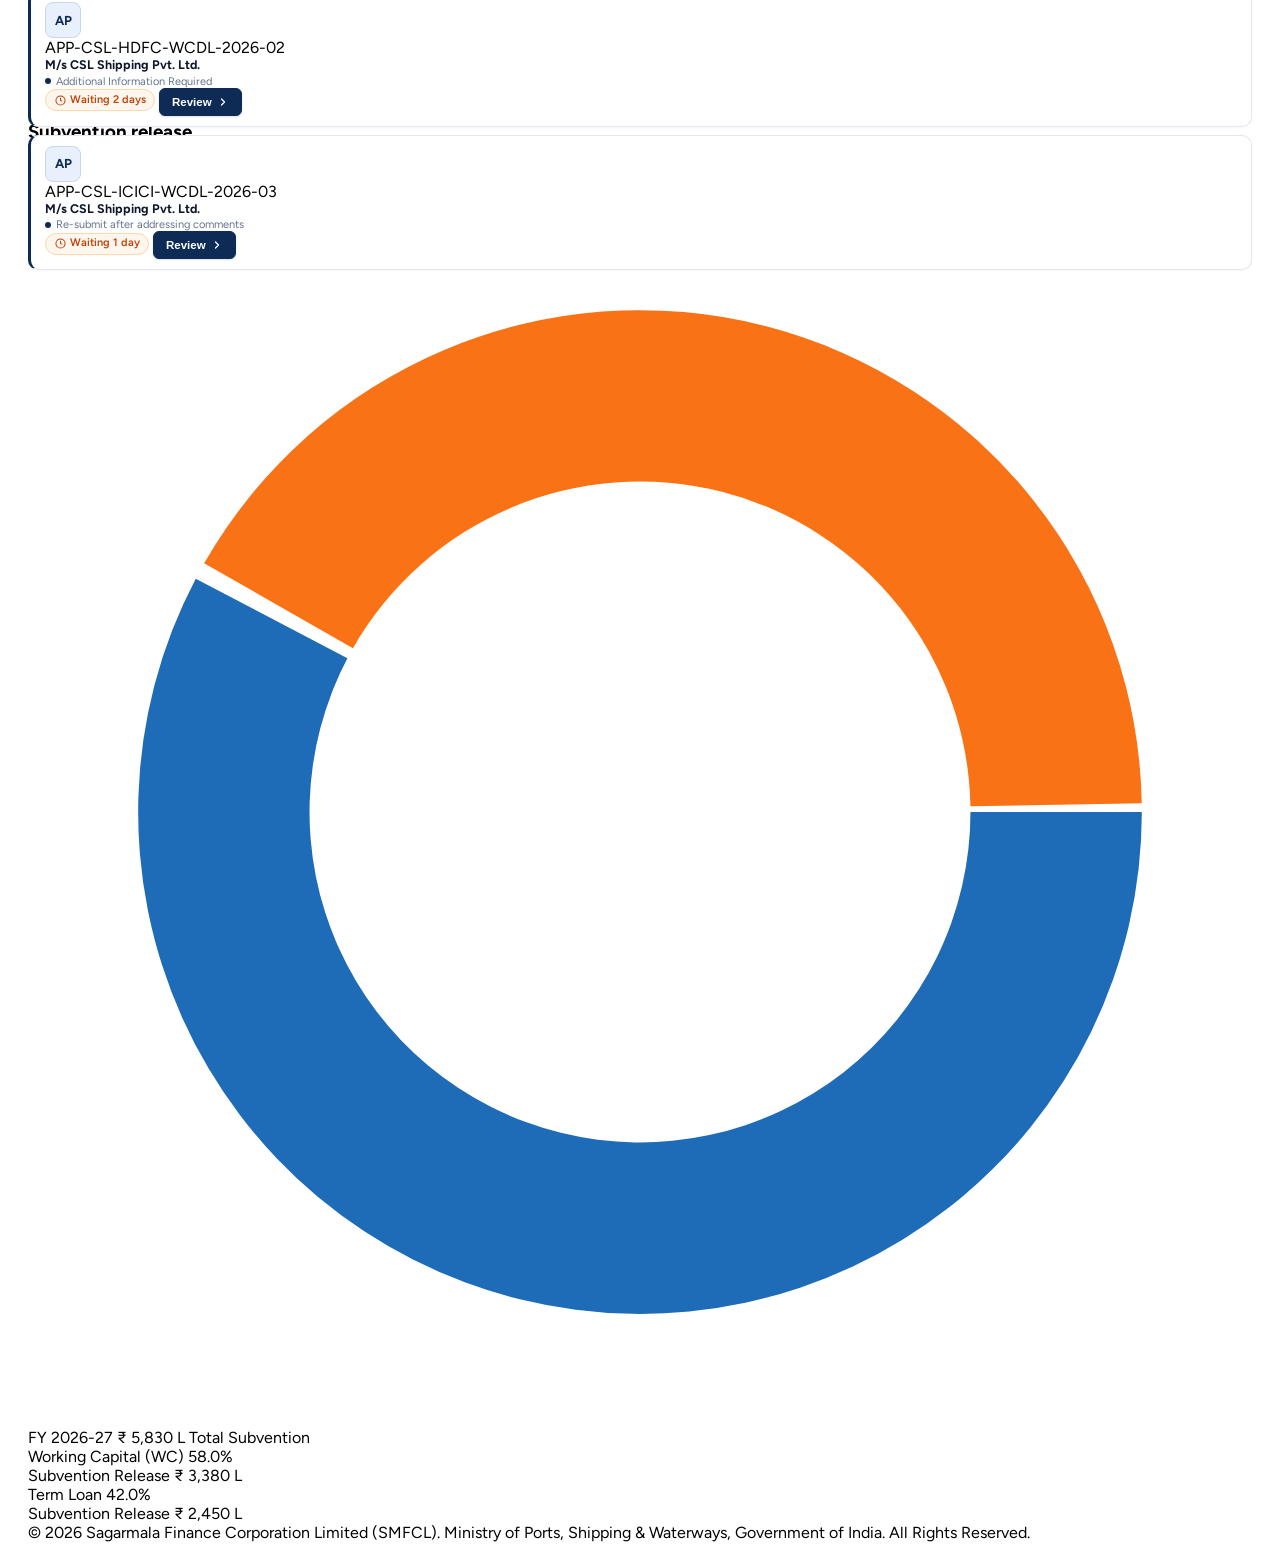
==== commit a73e2da7: "fixed text" ====
--- a/borrower_dashboard.html
+++ b/borrower_dashboard.html
@@ -1312,7 +1312,7 @@
                                             <div>
                                                 <div class="flex items-baseline gap-2">
                                                     <h3 class="font-semibold text-gray-800 text-sm whitespace-nowrap">
-                                                        Claim History
+                                                        Subvention release
                                                     </h3>
                                                     <span class="text-xs font-semibold text-gray-500">(FY 2026-27)</span>
                                                 </div>
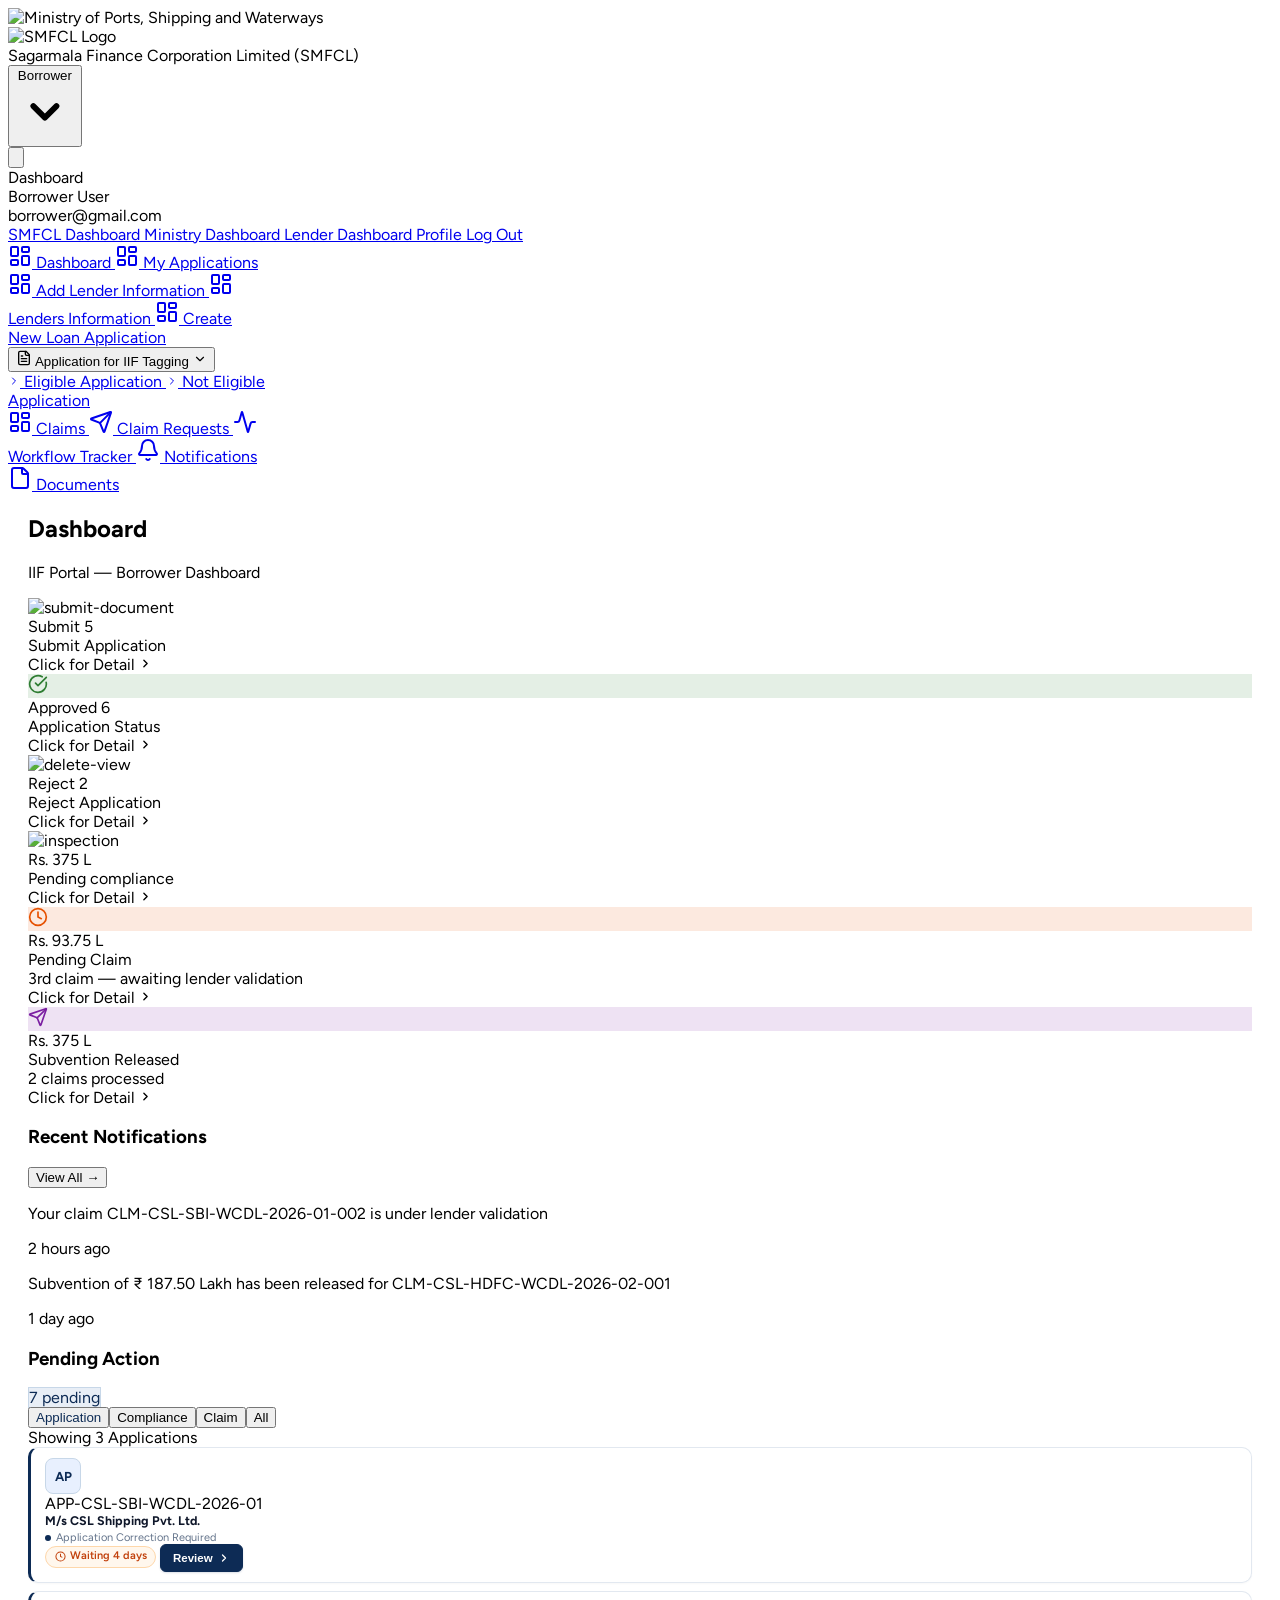
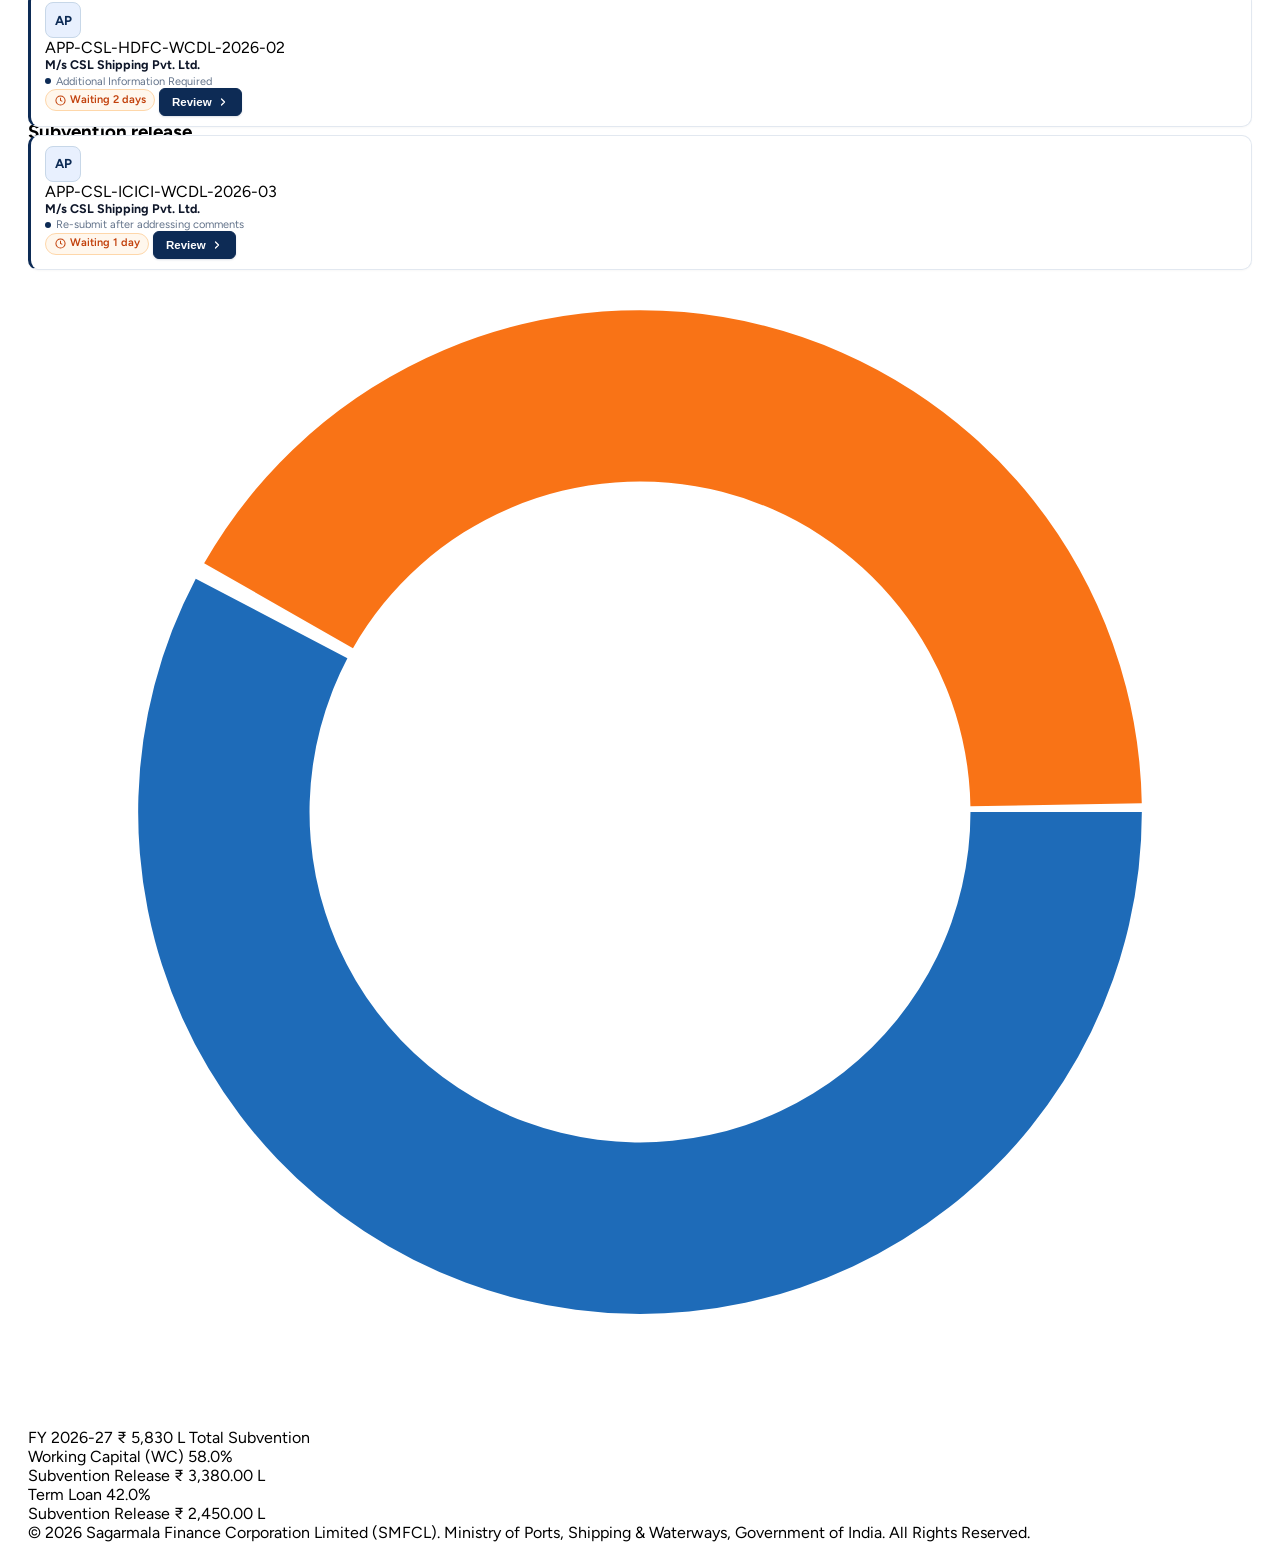
==== commit 67cb7a1c: "piechart data filling anumation added" ====
--- a/borrower_dashboard.html
+++ b/borrower_dashboard.html
@@ -1331,37 +1331,37 @@
                                         <div class="flex flex-col sm:flex-row items-center justify-between gap-4 mt-2">
                                             <!-- SVG Pie / Donut Chart -->
                                             <div class="relative flex-shrink-0 w-44 h-44 flex items-center justify-center">
-                                                <svg id="claimPieSvg" class="w-full h-full transform -rotate-90 overflow-visible" viewBox="0 0 200 200">
+                                                <svg id="claimPieSvg" class="w-full h-full transform -rotate-90 overflow-visible transition-transform duration-300" viewBox="0 0 200 200">
                                                     <g id="pieSlicesGroup">
-                                                        <path id="sliceWc" d="M 182.00 100.00 A 82 82 0 1 1 27.41 61.87 L 52.19 74.89 A 54 54 0 1 0 154.00 100.00 Z" fill="#1e6bb8" class="cursor-pointer transition-all duration-300 hover:opacity-90 hover:brightness-110" title="Working Capital (WC): ₹ 3,380 L (58.0%)"></path>
-                                                        <path id="sliceTl" d="M 28.78 59.36 A 82 82 0 0 1 181.99 98.57 L 153.99 99.06 A 54 54 0 0 0 53.10 73.23 Z" fill="#f97316" class="cursor-pointer transition-all duration-300 hover:opacity-90 hover:brightness-110" title="Term Loan: ₹ 2,450 L (42.0%)"></path>
+                                                        <path id="sliceWc" d="" fill="#1e6bb8" class="cursor-pointer transition-colors duration-200 hover:opacity-90 hover:brightness-110" title="Working Capital (WC)"></path>
+                                                        <path id="sliceTl" d="" fill="#f97316" class="cursor-pointer transition-colors duration-200 hover:opacity-90 hover:brightness-110" title="Term Loan"></path>
                                                     </g>
                                                 </svg>
                                                 <!-- Center Donut Content -->
-                                                <div class="absolute inset-0 flex flex-col items-center justify-center text-center pointer-events-none p-2">
+                                                <div class="absolute inset-0 flex flex-col items-center justify-center text-center pointer-events-none p-2 select-none">
                                                     <span class="text-[10px] uppercase font-bold text-gray-400 tracking-wider" id="pieCenterLabel">FY 2026-27</span>
-                                                    <span class="text-base font-extrabold text-gray-900 leading-tight" id="pieCenterTotal">₹ 5,830 L</span>
+                                                    <span class="text-base font-extrabold text-gray-900 leading-tight transition-all" id="pieCenterTotal">₹ 0 L</span>
                                                     <span class="text-[10px] text-gray-500 font-medium" id="pieCenterSub">Total Subvention</span>
                                                 </div>
                                             </div>
 
                                             <!-- Category Stats Side List -->
-                                            <div class="flex-1 w-full space-y-2.5">
+                                            <div class="flex-1 w-full space-y-2.5 select-none">
                                                 <!-- Working Capital Card -->
                                                 <div id="cardWcBox" class="p-2.5 rounded-lg border border-gray-100 bg-gray-50/70 hover:bg-blue-50/50 hover:border-blue-200 transition-all cursor-pointer">
                                                     <div class="flex items-center justify-between text-xs mb-1">
                                                         <span class="font-semibold text-gray-800 flex items-center gap-1.5">
-                                                            <span class="w-2 h-2 rounded-full bg-[#1e6bb8]"></span> Working Capital (WC)
+                                                            <span class="w-2.5 h-2.5 rounded-full bg-[#1e6bb8]"></span> Working Capital (WC)
                                                         </span>
-                                                        <span class="font-bold text-[#1e6bb8]" id="wcPercent">58.0%</span>
+                                                        <span class="font-bold text-[#1e6bb8]" id="wcPercent">0.0%</span>
                                                     </div>
                                                     <div class="flex items-center justify-between text-xs text-gray-500 mb-1.5">
                                                         <span>Subvention Release</span>
-                                                        <span class="font-semibold text-gray-900" id="wcAmount">₹ 3,380.00 L</span>
+                                                        <span class="font-semibold text-gray-900" id="wcAmount">₹ 0.00 L</span>
                                                     </div>
                                                     <!-- Progress Bar -->
                                                     <div class="w-full h-1.5 bg-gray-200 rounded-full overflow-hidden">
-                                                        <div id="wcBar" class="h-full bg-[#1e6bb8] rounded-full transition-all duration-500" style="width: 58%;"></div>
+                                                        <div id="wcBar" class="h-full bg-[#1e6bb8] rounded-full" style="width: 0%;"></div>
                                                     </div>
                                                 </div>
 
@@ -1369,17 +1369,17 @@
                                                 <div id="cardTlBox" class="p-2.5 rounded-lg border border-gray-100 bg-gray-50/70 hover:bg-orange-50/50 hover:border-orange-200 transition-all cursor-pointer">
                                                     <div class="flex items-center justify-between text-xs mb-1">
                                                         <span class="font-semibold text-gray-800 flex items-center gap-1.5">
-                                                            <span class="w-2 h-2 rounded-full bg-[#f97316]"></span> Term Loan
+                                                            <span class="w-2.5 h-2.5 rounded-full bg-[#f97316]"></span> Term Loan
                                                         </span>
-                                                        <span class="font-bold text-[#f97316]" id="tlPercent">42.0%</span>
+                                                        <span class="font-bold text-[#f97316]" id="tlPercent">0.0%</span>
                                                     </div>
                                                     <div class="flex items-center justify-between text-xs text-gray-500 mb-1.5">
                                                         <span>Subvention Release</span>
-                                                        <span class="font-semibold text-gray-900" id="tlAmount">₹ 2,450.00 L</span>
+                                                        <span class="font-semibold text-gray-900" id="tlAmount">₹ 0.00 L</span>
                                                     </div>
                                                     <!-- Progress Bar -->
                                                     <div class="w-full h-1.5 bg-gray-200 rounded-full overflow-hidden">
-                                                        <div id="tlBar" class="h-full bg-[#f97316] rounded-full transition-all duration-500" style="width: 42%;"></div>
+                                                        <div id="tlBar" class="h-full bg-[#f97316] rounded-full" style="width: 0%;"></div>
                                                     </div>
                                                 </div>
                                             </div>
@@ -1502,7 +1502,7 @@
                                     }
                                 });
 
-                                // Claim History Category Pie Chart Controller Script (Fixed FY 2026-27)
+                                // Claim History Category Pie Chart Controller Script (Fixed FY 2026-27 with Dynamic Filling Animation)
                                 (function () {
                                     const d = {
                                         label: 'FY 2026-27',
@@ -1512,6 +1512,7 @@
                                     };
 
                                     const slicesGroup = document.getElementById('pieSlicesGroup');
+                                    const claimPieSvg = document.getElementById('claimPieSvg');
                                     const centerLabel = document.getElementById('pieCenterLabel');
                                     const centerTotal = document.getElementById('pieCenterTotal');
                                     const centerSub = document.getElementById('pieCenterSub');
@@ -1526,10 +1527,13 @@
 
                                     const cardWcBox = document.getElementById('cardWcBox');
                                     const cardTlBox = document.getElementById('cardTlBox');
+                                    const legendWc = document.getElementById('legendWc');
+                                    const legendTl = document.getElementById('legendTl');
 
                                     if (!slicesGroup) return;
 
                                     function getSlicePath(cx, cy, rOut, rIn, startAngle, endAngle) {
+                                        if (endAngle <= startAngle) return '';
                                         if (endAngle - startAngle >= 360) endAngle = startAngle + 359.999;
                                         const rad = Math.PI / 180;
                                         const xo1 = cx + rOut * Math.cos(startAngle * rad);
@@ -1547,57 +1551,177 @@
                                         return `M ${xo1.toFixed(2)} ${yo1.toFixed(2)} A ${rOut} ${rOut} 0 ${largeArc} 1 ${xo2.toFixed(2)} ${yo2.toFixed(2)} L ${xi2.toFixed(2)} ${yi2.toFixed(2)} A ${rIn} ${rIn} 0 ${largeArc} 0 ${xi1.toFixed(2)} ${yi1.toFixed(2)} Z`;
                                     }
 
-                                    function renderPie() {
-                                        const total = d.wc + d.tl;
-                                        const wcPct = ((d.wc / total) * 100).toFixed(1);
-                                        const tlPct = ((d.tl / total) * 100).toFixed(1);
-
-                                        if (centerLabel) centerLabel.textContent = d.label;
-                                        if (centerTotal) centerTotal.textContent = `₹ ${Math.round(total).toLocaleString('en-IN')} L`;
-                                        if (centerSub) centerSub.textContent = 'Total Subvention';
-
-                                        if (wcPercent) wcPercent.textContent = `${wcPct}%`;
-                                        if (wcAmount) wcAmount.textContent = `₹ ${d.wc.toLocaleString('en-IN')} L`;
-                                        if (wcBar) wcBar.style.width = `${wcPct}%`;
-
-                                        if (tlPercent) tlPercent.textContent = `${tlPct}%`;
-                                        if (tlAmount) tlAmount.textContent = `₹ ${d.tl.toLocaleString('en-IN')} L`;
-                                        if (tlBar) tlBar.style.width = `${tlPct}%`;
-
-                                        // Render Donut Slices
-                                        const cx = 100, cy = 100, rOut = 82, rIn = 54;
-                                        const gap = 2; // gap in degrees
-
-                                        const angleWc = (d.wc / total) * 360;
-
-                                        const pathWc = getSlicePath(cx, cy, rOut, rIn, 0, angleWc - gap / 2);
-                                        const pathTl = getSlicePath(cx, cy, rOut, rIn, angleWc + gap / 2, 360 - gap / 2);
-
+                                    const total = d.wc + d.tl;
+                                    const wcPct = ((d.wc / total) * 100).toFixed(1);
+                                    const tlPct = ((d.tl / total) * 100).toFixed(1);
+
+                                    const cx = 100, cy = 100, rOut = 82, rIn = 54;
+                                    const gap = 2; // gap in degrees
+
+                                    const angleWc = (d.wc / total) * 360; // ~208.7°
+                                    const endWcFinal = angleWc - gap / 2;
+                                    const startTlFinal = angleWc + gap / 2;
+                                    const endTlFinal = 360 - gap / 2;
+
+                                    let sliceWcEl = document.getElementById('sliceWc');
+                                    let sliceTlEl = document.getElementById('sliceTl');
+
+                                    if (!sliceWcEl || !sliceTlEl) {
                                         slicesGroup.innerHTML = `
-                                            <path id="sliceWc" d="${pathWc}" fill="#1e6bb8" class="cursor-pointer transition-all duration-300 hover:opacity-90 hover:brightness-110" title="Working Capital (WC): ₹ ${d.wc.toLocaleString('en-IN')} L (${wcPct}%)"></path>
-                                            <path id="sliceTl" d="${pathTl}" fill="#f97316" class="cursor-pointer transition-all duration-300 hover:opacity-90 hover:brightness-110" title="Term Loan: ₹ ${d.tl.toLocaleString('en-IN')} L (${tlPct}%)"></path>
+                                            <path id="sliceWc" d="" fill="#1e6bb8" class="cursor-pointer transition-colors duration-200 hover:opacity-90 hover:brightness-110" title="Working Capital (WC)"></path>
+                                            <path id="sliceTl" d="" fill="#f97316" class="cursor-pointer transition-colors duration-200 hover:opacity-90 hover:brightness-110" title="Term Loan"></path>
                                         `;
-
-                                        // Interactive Hover Highlights
-                                        const sliceWcEl = document.getElementById('sliceWc');
-                                        const sliceTlEl = document.getElementById('sliceTl');
-
-                                        if (sliceWcEl && cardWcBox) {
-                                            cardWcBox.onmouseenter = () => { sliceWcEl.style.fill = '#165697'; };
-                                            cardWcBox.onmouseleave = () => { sliceWcEl.style.fill = '#1e6bb8'; };
-                                            sliceWcEl.onmouseenter = () => { cardWcBox.classList.add('bg-blue-100/60'); };
-                                            sliceWcEl.onmouseleave = () => { cardWcBox.classList.remove('bg-blue-100/60'); };
+                                        sliceWcEl = document.getElementById('sliceWc');
+                                        sliceTlEl = document.getElementById('sliceTl');
+                                    }
+
+                                    let isAnimating = false;
+                                    let animFrameId = null;
+
+                                    function animatePie(duration = 1200) {
+                                        if (isAnimating && animFrameId) {
+                                            cancelAnimationFrame(animFrameId);
                                         }
-
-                                        if (sliceTlEl && cardTlBox) {
-                                            cardTlBox.onmouseenter = () => { sliceTlEl.style.fill = '#ea580c'; };
-                                            cardTlBox.onmouseleave = () => { sliceTlEl.style.fill = '#f97316'; };
-                                            sliceTlEl.onmouseenter = () => { cardTlBox.classList.add('bg-orange-100/60'); };
-                                            sliceTlEl.onmouseleave = () => { cardTlBox.classList.remove('bg-orange-100/60'); };
+                                        isAnimating = true;
+
+                                        const startTime = performance.now();
+
+                                        // Natural smooth cubic deceleration
+                                        const easeOut = (t) => 1 - Math.pow(1 - t, 3);
+
+                                        function frame(now) {
+                                            const elapsed = now - startTime;
+                                            const rawProgress = Math.min(1, elapsed / duration);
+                                            const p = easeOut(rawProgress);
+
+                                            // Clockwise radial sweep around circumference: 0° to 360°
+                                            const currentSweep = p * 360;
+
+                                            // 1. Blue Slice (Working Capital: 0° -> 208.7°)
+                                            if (currentSweep < 0.8) {
+                                                sliceWcEl.setAttribute('d', '');
+                                            } else if (currentSweep <= angleWc) {
+                                                sliceWcEl.setAttribute('d', getSlicePath(cx, cy, rOut, rIn, 0, Math.max(0.5, currentSweep - gap / 2)));
+                                            } else {
+                                                sliceWcEl.setAttribute('d', getSlicePath(cx, cy, rOut, rIn, 0, endWcFinal));
+                                            }
+
+                                            // 2. Orange Slice (Term Loan: 209.7° -> 359°)
+                                            if (currentSweep <= startTlFinal) {
+                                                sliceTlEl.setAttribute('d', '');
+                                            } else {
+                                                const curEndTl = Math.min(endTlFinal, currentSweep - gap / 2);
+                                                if (curEndTl > startTlFinal + 0.5) {
+                                                    sliceTlEl.setAttribute('d', getSlicePath(cx, cy, rOut, rIn, startTlFinal, curEndTl));
+                                                } else {
+                                                    sliceTlEl.setAttribute('d', '');
+                                                }
+                                            }
+
+                                            // 3. Center Total & Category Numbers Count-Up
+                                            if (centerLabel) centerLabel.textContent = d.label;
+                                            if (centerSub) centerSub.textContent = 'Total Subvention';
+
+                                            const curTotal = Math.round(p * total);
+                                            if (centerTotal) centerTotal.textContent = `₹ ${curTotal.toLocaleString('en-IN')} L`;
+
+                                            const curWcPct = (p * wcPct).toFixed(1);
+                                            const curTlPct = (p * tlPct).toFixed(1);
+                                            if (wcPercent) wcPercent.textContent = `${curWcPct}%`;
+                                            if (tlPercent) tlPercent.textContent = `${curTlPct}%`;
+
+                                            const curWcVal = Math.round(p * d.wc);
+                                            const curTlVal = Math.round(p * d.tl);
+                                            if (wcAmount) wcAmount.textContent = `₹ ${curWcVal.toLocaleString('en-IN')}.00 L`;
+                                            if (tlAmount) tlAmount.textContent = `₹ ${curTlVal.toLocaleString('en-IN')}.00 L`;
+
+                                            // 4. Progress Bars Sliding in Synchronization
+                                            if (wcBar) wcBar.style.width = `${(p * wcPct).toFixed(1)}%`;
+                                            if (tlBar) tlBar.style.width = `${(p * tlPct).toFixed(1)}%`;
+
+                                            if (rawProgress < 1) {
+                                                animFrameId = requestAnimationFrame(frame);
+                                            } else {
+                                                // Guarantee exact final geometries and values on completion
+                                                sliceWcEl.setAttribute('d', getSlicePath(cx, cy, rOut, rIn, 0, endWcFinal));
+                                                sliceTlEl.setAttribute('d', getSlicePath(cx, cy, rOut, rIn, startTlFinal, endTlFinal));
+                                                sliceWcEl.setAttribute('title', `Working Capital (WC): ₹ ${d.wc.toLocaleString('en-IN')} L (${wcPct}%)`);
+                                                sliceTlEl.setAttribute('title', `Term Loan: ₹ ${d.tl.toLocaleString('en-IN')} L (${tlPct}%)`);
+
+                                                if (centerTotal) centerTotal.textContent = `₹ ${Math.round(total).toLocaleString('en-IN')} L`;
+                                                if (wcPercent) wcPercent.textContent = `${wcPct}%`;
+                                                if (tlPercent) tlPercent.textContent = `${tlPct}%`;
+                                                if (wcAmount) wcAmount.textContent = `₹ ${d.wc.toLocaleString('en-IN')}.00 L`;
+                                                if (tlAmount) tlAmount.textContent = `₹ ${d.tl.toLocaleString('en-IN')}.00 L`;
+                                                if (wcBar) wcBar.style.width = `${wcPct}%`;
+                                                if (tlBar) tlBar.style.width = `${tlPct}%`;
+
+                                                isAnimating = false;
+                                            }
                                         }
+
+                                        animFrameId = requestAnimationFrame(frame);
                                     }
 
-                                    renderPie();
+                                    // Interactive Hover Highlights
+                                    if (sliceWcEl && cardWcBox) {
+                                        cardWcBox.onmouseenter = () => { sliceWcEl.style.fill = '#165697'; };
+                                        cardWcBox.onmouseleave = () => { sliceWcEl.style.fill = '#1e6bb8'; };
+                                        sliceWcEl.onmouseenter = () => { cardWcBox.classList.add('bg-blue-100/60'); };
+                                        sliceWcEl.onmouseleave = () => { cardWcBox.classList.remove('bg-blue-100/60'); };
+                                    }
+
+                                    if (sliceTlEl && cardTlBox) {
+                                        cardTlBox.onmouseenter = () => { sliceTlEl.style.fill = '#ea580c'; };
+                                        cardTlBox.onmouseleave = () => { sliceTlEl.style.fill = '#f97316'; };
+                                        sliceTlEl.onmouseenter = () => { cardTlBox.classList.add('bg-orange-100/60'); };
+                                        sliceTlEl.onmouseleave = () => { cardTlBox.classList.remove('bg-orange-100/60'); };
+                                    }
+
+                                    if (legendWc && sliceWcEl && cardWcBox) {
+                                        legendWc.onmouseenter = () => { sliceWcEl.style.fill = '#165697'; cardWcBox.classList.add('bg-blue-100/60'); };
+                                        legendWc.onmouseleave = () => { sliceWcEl.style.fill = '#1e6bb8'; cardWcBox.classList.remove('bg-blue-100/60'); };
+                                    }
+
+                                    if (legendTl && sliceTlEl && cardTlBox) {
+                                        legendTl.onmouseenter = () => { sliceTlEl.style.fill = '#ea580c'; cardTlBox.classList.add('bg-orange-100/60'); };
+                                        legendTl.onmouseleave = () => { sliceTlEl.style.fill = '#f97316'; cardTlBox.classList.remove('bg-orange-100/60'); };
+                                    }
+
+                                    // Allow user to click pie chart to replay fill animation
+                                    if (claimPieSvg) {
+                                        claimPieSvg.style.cursor = 'pointer';
+                                        claimPieSvg.setAttribute('title', 'Click to replay filling animation');
+                                        claimPieSvg.addEventListener('click', () => animatePie(1000));
+                                    }
+
+                                    // Trigger Fill on Page Load & Viewport Entry
+                                    let hasAnimated = false;
+                                    const startFill = () => {
+                                        if (hasAnimated) return;
+                                        hasAnimated = true;
+                                        setTimeout(() => animatePie(1200), 120);
+                                    };
+
+                                    if ('IntersectionObserver' in window && claimPieSvg) {
+                                        const observer = new IntersectionObserver((entries) => {
+                                            entries.forEach((entry) => {
+                                                if (entry.isIntersecting) {
+                                                    startFill();
+                                                    observer.disconnect();
+                                                }
+                                            });
+                                        }, { threshold: 0.15 });
+                                        observer.observe(claimPieSvg);
+                                    } else {
+                                        startFill();
+                                    }
+
+                                    if (document.readyState === 'complete') {
+                                        startFill();
+                                    } else {
+                                        window.addEventListener('load', startFill);
+                                    }
                                 })();
                                 </script>
                             </div>
--- a/responsive.css
+++ b/responsive.css
@@ -145,27 +145,104 @@
    ============================================================================== */
 
 /* ------------------------------------------------------------------------------
-   5.1 Ministry Dashboard - Subvention Disbursement Bar Chart
-   ------------------------------------------------------------------------------ */
-#chartScrollContainer {
-    width: 100%;
-    max-width: 100%;
+   5.1 Ministry & SMFCL Dashboard - Subvention & Disbursement Scrollable Charts
+   ------------------------------------------------------------------------------ */
+#chartScrollContainer,
+#disbursementScrollContainer {
+    flex: 1 1 0% !important;
+    min-width: 0 !important;
+    width: 0 !important;
+    max-width: calc(100% - 55px) !important;
     position: relative;
-    -webkit-overflow-scrolling: touch;
-}
-
-#subventionChartSvg {
-    display: block;
-    max-width: none;
-}
-
-#chartYAxisSvg {
-    display: block;
-}
-
-#subventionTooltip {
+    overflow-y: hidden !important;
+    -webkit-overflow-scrolling: touch !important;
+    touch-action: pan-x pan-y !important;
+    overscroll-behavior-x: contain !important;
+}
+
+#subventionChartSvg,
+#disbursementChartSvg {
+    display: block !important;
+    max-width: none !important;
+    touch-action: pan-x pan-y !important;
+}
+
+#chartYAxisSvg,
+#disbursementYAxisSvg {
+    display: block !important;
+}
+
+#subventionTooltip,
+#chartTooltip {
     max-width: calc(100vw - 40px) !important;
     pointer-events: none !important;
+}
+
+/* On mobile devices (<= 768px), hide native scrollbar since touch swiping and custom controller are active */
+@media (max-width: 768px) {
+    #chartScrollContainer::-webkit-scrollbar,
+    #disbursementScrollContainer::-webkit-scrollbar {
+        display: none !important;
+        height: 0 !important;
+        width: 0 !important;
+    }
+    #chartScrollContainer,
+    #disbursementScrollContainer {
+        scrollbar-width: none !important;
+        -ms-overflow-style: none !important;
+    }
+}
+
+/* Horizontal Scroll Bar & Buttons ONLY for Mobile Devices (<= 768px) */
+#chartMobileScrollBar,
+#disbursementMobileScrollBar {
+    display: none !important;
+    width: 100% !important;
+    max-width: 100% !important;
+    box-sizing: border-box !important;
+}
+
+@media (max-width: 768px) {
+    #chartMobileScrollBar.yearly-active,
+    #disbursementMobileScrollBar.yearly-active {
+        display: flex !important;
+    }
+}
+
+#chartScrollPrevBtn,
+#chartScrollNextBtn,
+#disbursementScrollPrevBtn,
+#disbursementScrollNextBtn {
+    touch-action: manipulation;
+    -webkit-user-select: none;
+    user-select: none;
+    -webkit-tap-highlight-color: transparent;
+}
+
+#chartCustomScrollTrack,
+#disbursementCustomScrollTrack {
+    touch-action: none;
+    -webkit-user-select: none;
+    user-select: none;
+    -webkit-tap-highlight-color: transparent;
+}
+
+#chartCustomScrollThumb,
+#disbursementCustomScrollThumb {
+    touch-action: none;
+    -webkit-user-select: none;
+    user-select: none;
+    position: absolute;
+}
+
+#chartCustomScrollThumb::after,
+#disbursementCustomScrollThumb::after {
+    content: '';
+    position: absolute;
+    top: -8px;
+    bottom: -8px;
+    left: -4px;
+    right: -4px;
 }
 
 /* ------------------------------------------------------------------------------
